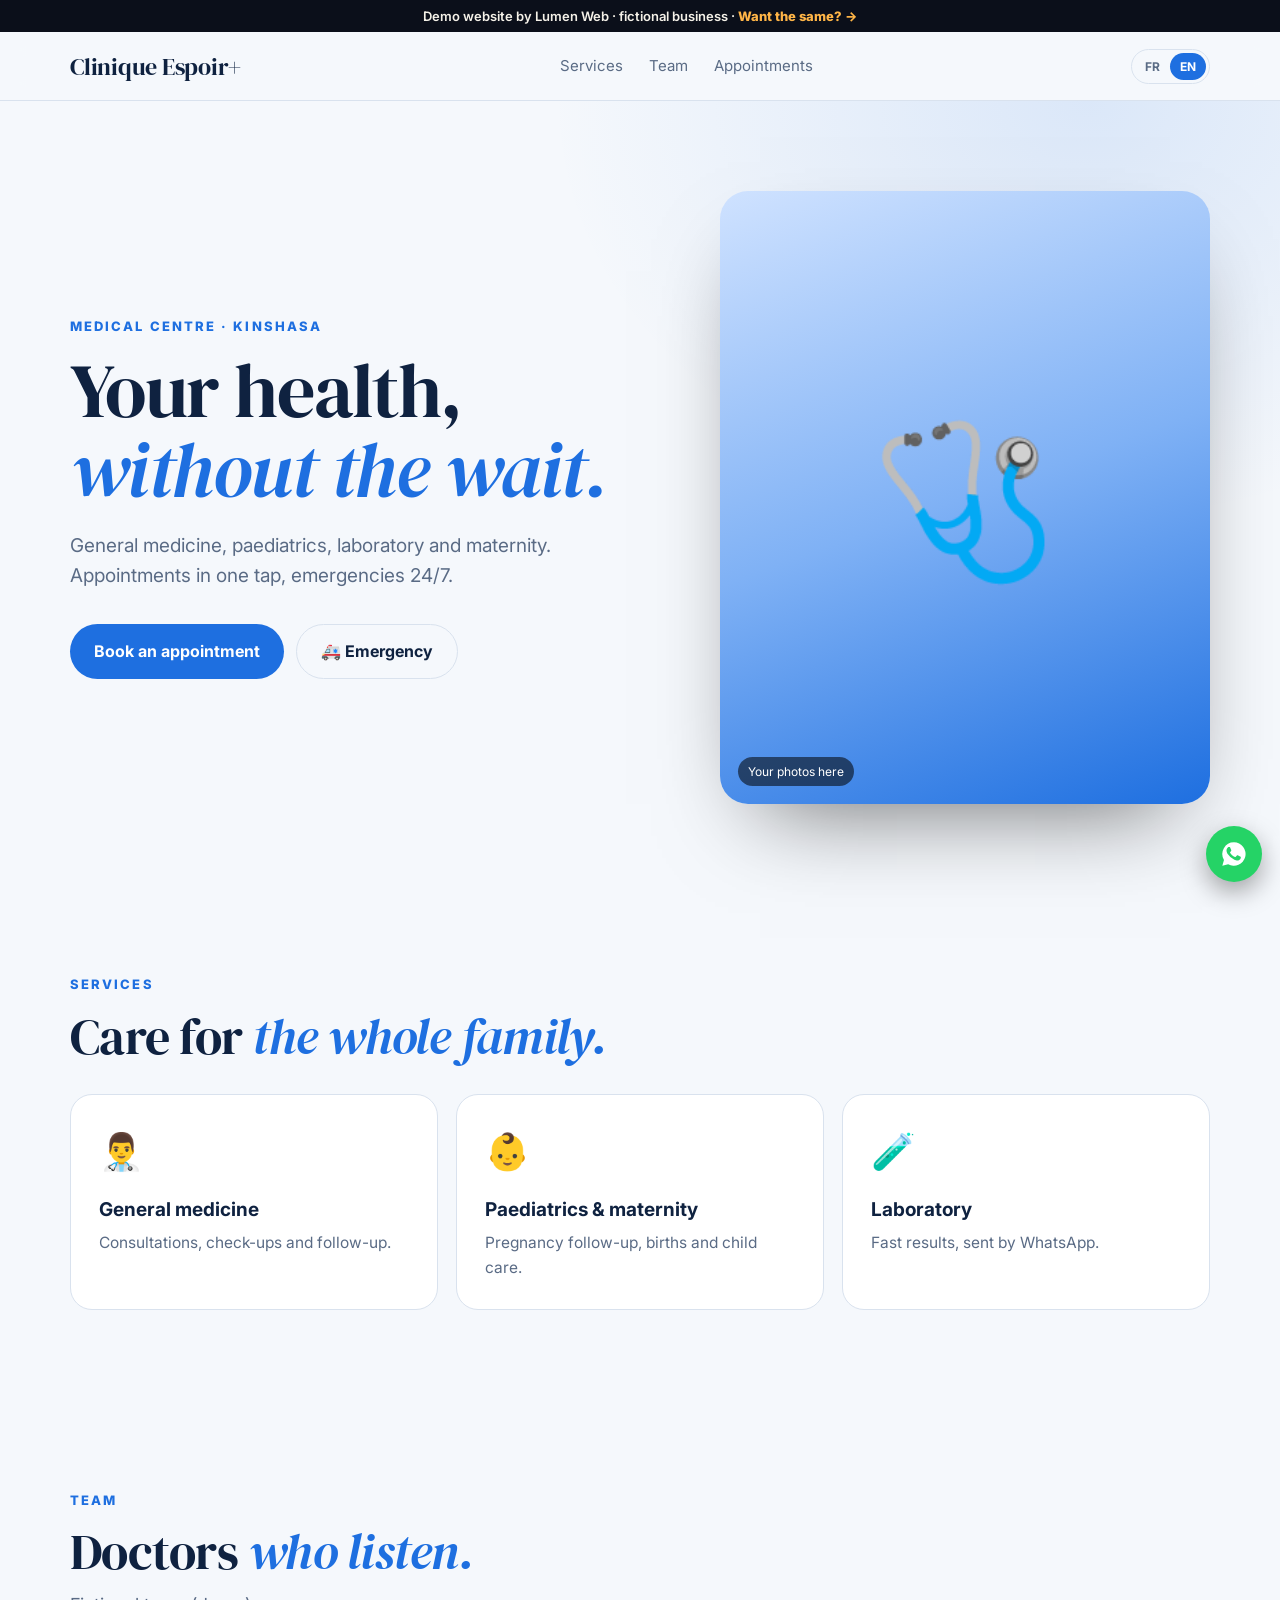
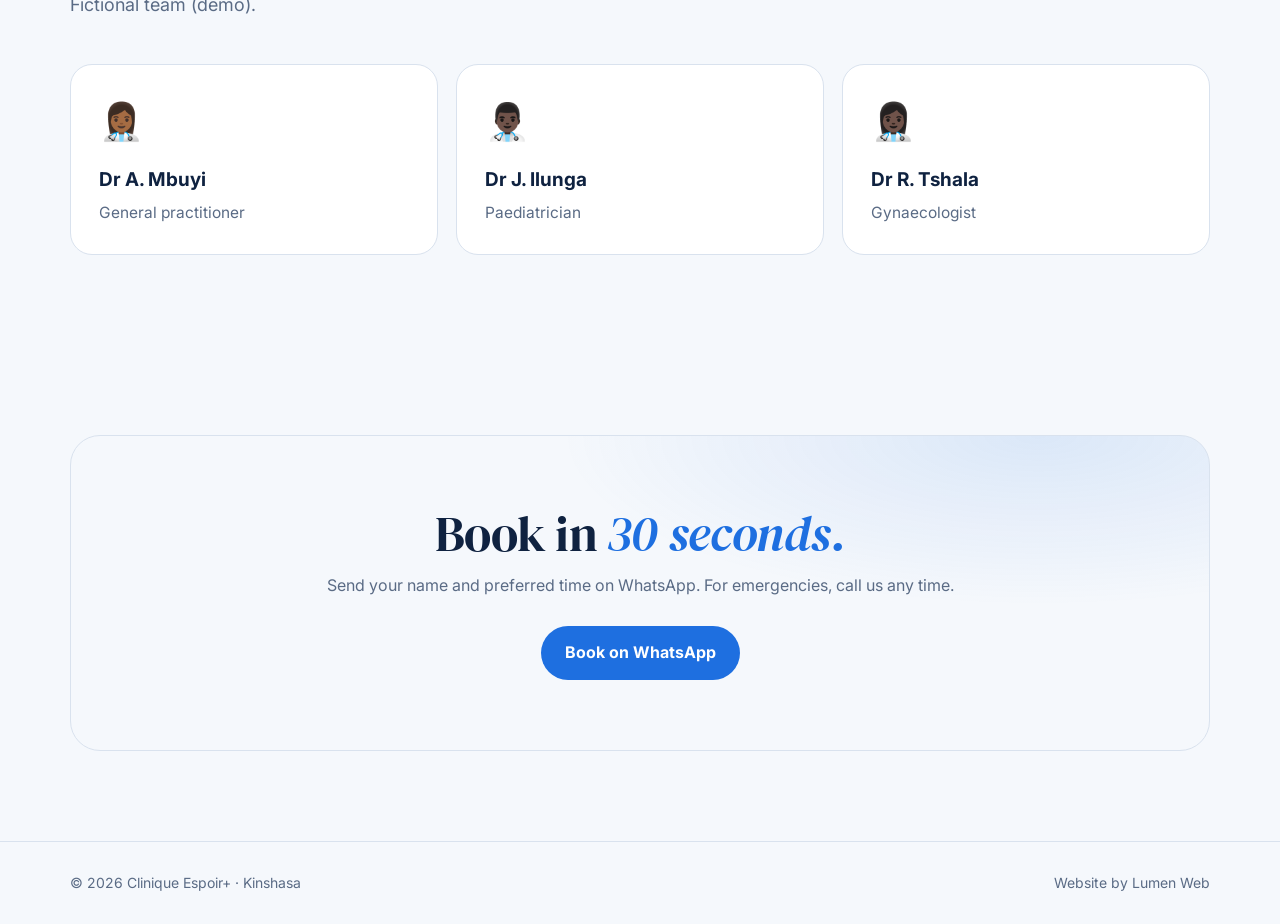
==== demos/clinique/index.html @ afbbac77 "Formulaire « Décrivez votre site » (WhatsApp) + 3 démos bilingues (restaurant, hôtel, clinique) Co-A" ====
<!doctype html>
<html lang="fr"><head><meta charset="utf-8"><meta name="viewport" content="width=device-width, initial-scale=1">
<title>Clinique Espoir+ · Centre médical · Démonstration Lumen Web</title>
<meta name="description" content="Site de démonstration créé par Lumen Web (Clinique). Entreprise fictive.">
<meta name="robots" content="noindex">
<link rel="icon" href="../../favicon.png">
<link rel="preconnect" href="https://fonts.googleapis.com"><link rel="preconnect" href="https://fonts.gstatic.com" crossorigin>
<link href="https://fonts.googleapis.com/css2?family=DM+Serif+Display:ital@0;1&family=Inter:wght@400;600;700;800&display=swap" rel="stylesheet">
<link rel="stylesheet" href="../demo.css">
<style>:root{--fond:#F5F8FC;--carte:#FFFFFF;--ligne:#D9E2EE;--texte:#0F2240;--doux:#5A6B85;--accent:#1E6FE0;--sur-accent:#FFFFFF;--titre:'DM Serif Display',Georgia,serif;--titre-poids:400;--hero-fond:radial-gradient(70% 90% at 85% 0%,rgba(30,111,224,.12),transparent 60%);--visuel:linear-gradient(160deg,#CFE2FF,#7FB1F5 50%,#1E6FE0)}</style></head><body>
<div class="bandeau"><span data-en="Demo website by Lumen Web · fictional business ·">Site de démonstration Lumen Web · entreprise fictive ·</span> <a href="../../?utm_campaign=demo-clinique" data-en="Want the same? →">Je veux le même →</a></div>
<header><div class="bloc"><a class="nom" href="#">Clinique Espoir+</a><nav><a href="#services" data-en="Services">Services</a><a href="#equipe" data-en="Team">Équipe</a><a href="#rdv" data-en="Appointments">Rendez-vous</a></nav><div class="lg"><button data-l="fr">FR</button><button data-l="en">EN</button></div></div></header>
<div class="hero"><div class="bloc"><div>
<div class="sur" data-en="Medical centre · Kinshasa">Centre médical · Kinshasa</div>
<h1 data-en="Your health, <em>without the wait.</em>">Votre santé, <em>sans attendre.</em></h1>
<p data-en="General medicine, paediatrics, laboratory and maternity. Appointments in one tap, emergencies 24/7.">Médecine générale, pédiatrie, laboratoire et maternité. Rendez-vous en un clic, urgences 24 h / 24.</p>
<div class="actions"><a class="btn" href="#rdv" data-en="Book an appointment">Prendre rendez-vous</a><a class="btn ligne" href="#rdv" data-en="🚑 Emergency">🚑 Urgences</a></div></div>
<div class="visuel"><span>🩺</span><small data-en="Your photos here">Vos photos ici</small></div></div></div>
<section id="services"><div class="bloc"><div class="sur" data-en="Services">Services</div><h2 data-en="Care for <em>the whole family.</em>">Des soins pour <em>toute la famille.</em></h2>
<div class="grille" style="margin-top:30px"><div class="carte"><div class="em">👨‍⚕️</div><h3 data-en="General medicine">Médecine générale</h3><p data-en="Consultations, check-ups and follow-up.">Consultations, bilans et suivi.</p></div>
<div class="carte"><div class="em">👶</div><h3 data-en="Paediatrics & maternity">Pédiatrie & maternité</h3><p data-en="Pregnancy follow-up, births and child care.">Suivi de grossesse, accouchement, soins des enfants.</p></div>
<div class="carte"><div class="em">🧪</div><h3 data-en="Laboratory">Laboratoire</h3><p data-en="Fast results, sent by WhatsApp.">Résultats rapides, envoyés par WhatsApp.</p></div></div></div></section>
<section id="equipe"><div class="bloc"><div class="sur" data-en="Team">Équipe</div><h2 data-en="Doctors <em>who listen.</em>">Des médecins <em>à l'écoute.</em></h2>
<p class="intro" data-en="Fictional team (demo).">Équipe fictive (démonstration).</p>
<div class="grille"><div class="carte"><div class="em">👩🏾‍⚕️</div><h3>Dr A. Mbuyi</h3><p data-en="General practitioner">Médecin généraliste</p></div><div class="carte"><div class="em">👨🏿‍⚕️</div><h3>Dr J. Ilunga</h3><p data-en="Paediatrician">Pédiatre</p></div><div class="carte"><div class="em">👩🏿‍⚕️</div><h3>Dr R. Tshala</h3><p data-en="Gynaecologist">Gynécologue</p></div></div></div></section>
<section id="rdv"><div class="bloc"><div class="contact"><h2 data-en="Book in <em>30 seconds.</em>">Rendez-vous en <em>30 secondes.</em></h2><p data-en="Send your name and preferred time on WhatsApp. For emergencies, call us any time.">Envoyez votre nom et l'heure souhaitée sur WhatsApp. En cas d'urgence, appelez-nous à toute heure.</p><a class="btn" href="#" data-en="Book on WhatsApp">Réserver sur WhatsApp</a></div></div></section>
<footer><div class="bloc"><span>© 2026 Clinique Espoir+ · Kinshasa</span><span data-en="Website by Lumen Web">Site créé par Lumen Web</span></div></footer>
<a class="wa" href="https://wa.me/256764968479?text=Bonjour%20Lumen%20Web%2C%20j%27ai%20vu%20la%20d%C3%A9mo%20%C2%AB%20Clinique%20%C2%BB%20et%20je%20veux%20un%20site%20comme%20celui-ci." target="_blank" rel="noopener" aria-label="WhatsApp"><svg viewBox="0 0 24 24" aria-hidden="true"><path d="M12 2a10 10 0 0 0-8.6 15.1L2 22l5-1.3A10 10 0 1 0 12 2Zm5.6 14.1c-.2.7-1.4 1.3-2 1.4-.5.1-1.2.1-1.9-.1a17 17 0 0 1-1.7-.6 13.6 13.6 0 0 1-5.2-4.6c-.4-.5-1.2-1.7-1.2-3.2s.8-2.3 1.1-2.6c.3-.3.6-.4.8-.4h.6c.2 0 .4 0 .6.5l.9 2.1c.1.2.1.4 0 .6l-.4.6-.4.5c-.1.1-.3.3-.1.6.2.3.8 1.3 1.7 2.1 1.1 1 2.1 1.3 2.4 1.5.3.1.5.1.7-.1l1-1.2c.2-.3.4-.2.7-.1l2 1c.3.1.5.2.6.3.1.2.1.8-.2 1.5Z"/></svg></a>
<script src="../demo.js"></script></body></html>
---- demos/demo.css ----
/* Feuille commune des démonstrations Lumen Web */
*{margin:0;padding:0;box-sizing:border-box}html{scroll-behavior:smooth}
body{font-family:var(--sans,Inter,system-ui,sans-serif);background:var(--fond);color:var(--texte);line-height:1.6;-webkit-font-smoothing:antialiased}
a{color:inherit;text-decoration:none}.bloc{width:min(1140px,100% - 40px);margin-inline:auto}
.bandeau{background:#0B0F1A;color:#F5F1E8;font:600 13px Inter,sans-serif;text-align:center;padding:8px 14px}
.bandeau a{color:#FFB547;font-weight:800}
header{position:sticky;top:0;z-index:10;background:color-mix(in oklab,var(--fond) 85%,transparent);backdrop-filter:blur(12px);border-bottom:1px solid var(--ligne)}
header .bloc{display:flex;align-items:center;justify-content:space-between;height:68px;gap:16px}
.nom{font:var(--titre-poids,700) 24px var(--titre);letter-spacing:-.01em}
nav{display:flex;gap:26px;font-size:15px;color:var(--doux)}nav a:hover{color:var(--texte)}
.lg{display:flex;border:1px solid var(--ligne);border-radius:999px;padding:3px}.lg button{border:0;background:none;color:var(--doux);font:700 12px Inter,sans-serif;padding:6px 10px;border-radius:999px;cursor:pointer}.lg button.on{background:var(--accent);color:var(--sur-accent)}
.btn{display:inline-flex;align-items:center;gap:8px;padding:14px 24px;border-radius:999px;font-weight:700;background:var(--accent);color:var(--sur-accent);transition:transform .2s}.btn:hover{transform:translateY(-2px)}
.btn.ligne{background:none;border:1px solid var(--ligne);color:var(--texte)}
.hero{padding:90px 0 80px;background:var(--hero-fond)}.hero .bloc{display:grid;grid-template-columns:1.1fr .9fr;gap:50px;align-items:center}
.sur{font-size:13px;font-weight:800;letter-spacing:.16em;text-transform:uppercase;color:var(--accent);margin-bottom:14px}
h1{font:var(--titre-poids,700) clamp(42px,6.5vw,76px)/1.04 var(--titre);letter-spacing:-.02em}h1 em{font-style:italic;color:var(--accent)}
.hero p{color:var(--doux);font-size:19px;margin:22px 0 32px;max-width:46ch}.actions{display:flex;flex-wrap:wrap;gap:12px}
.visuel{aspect-ratio:4/5;border-radius:28px;background:var(--visuel);position:relative;overflow:hidden;box-shadow:0 40px 90px -40px rgba(0,0,0,.6)}
.visuel span{position:absolute;inset:0;display:grid;place-items:center;font-size:min(30vw,150px)}
.visuel small{position:absolute;left:18px;bottom:18px;background:rgba(0,0,0,.55);color:#fff;font-size:12px;padding:5px 10px;border-radius:999px}
section{padding:90px 0}h2{font:var(--titre-poids,700) clamp(32px,4.6vw,50px)/1.1 var(--titre);letter-spacing:-.015em;margin-bottom:12px}h2 em{font-style:italic;color:var(--accent)}
.intro{color:var(--doux);max-width:60ch;margin-bottom:44px;font-size:18px}
.grille{display:grid;grid-template-columns:repeat(3,1fr);gap:18px}
.carte{background:var(--carte);border:1px solid var(--ligne);border-radius:22px;padding:28px}.carte .em{font-size:36px;margin-bottom:14px}.carte h3{font-size:19px;margin-bottom:6px}.carte p{color:var(--doux);font-size:15.5px}
.prix{display:flex;justify-content:space-between;gap:14px;border-bottom:1px dashed var(--ligne);padding:14px 0}.prix b{color:var(--accent);white-space:nowrap}.prix small{display:block;color:var(--doux)}
.avis{font-family:var(--titre);font-size:21px;line-height:1.45}.avis small{display:block;font-family:Inter,sans-serif;font-size:14px;color:var(--doux);margin-top:14px}
.infos{display:grid;grid-template-columns:repeat(3,1fr);gap:18px}
.contact{text-align:center;border-radius:30px;padding:70px 24px;background:var(--hero-fond);border:1px solid var(--ligne)}.contact p{color:var(--doux);margin:12px 0 28px}
footer{padding:30px 0;color:var(--doux);font-size:14px;border-top:1px solid var(--ligne)}footer .bloc{display:flex;justify-content:space-between;flex-wrap:wrap;gap:10px}
.wa{position:fixed;right:18px;bottom:18px;width:56px;height:56px;border-radius:50%;background:#25D366;display:grid;place-items:center;box-shadow:0 10px 26px rgba(0,0,0,.35);z-index:20}.wa svg{width:28px;height:28px;fill:#fff}
@media(max-width:900px){nav{display:none}.hero .bloc,.grille,.infos{grid-template-columns:1fr}.visuel{aspect-ratio:16/11}.hero{padding:60px 0}section{padding:66px 0}}
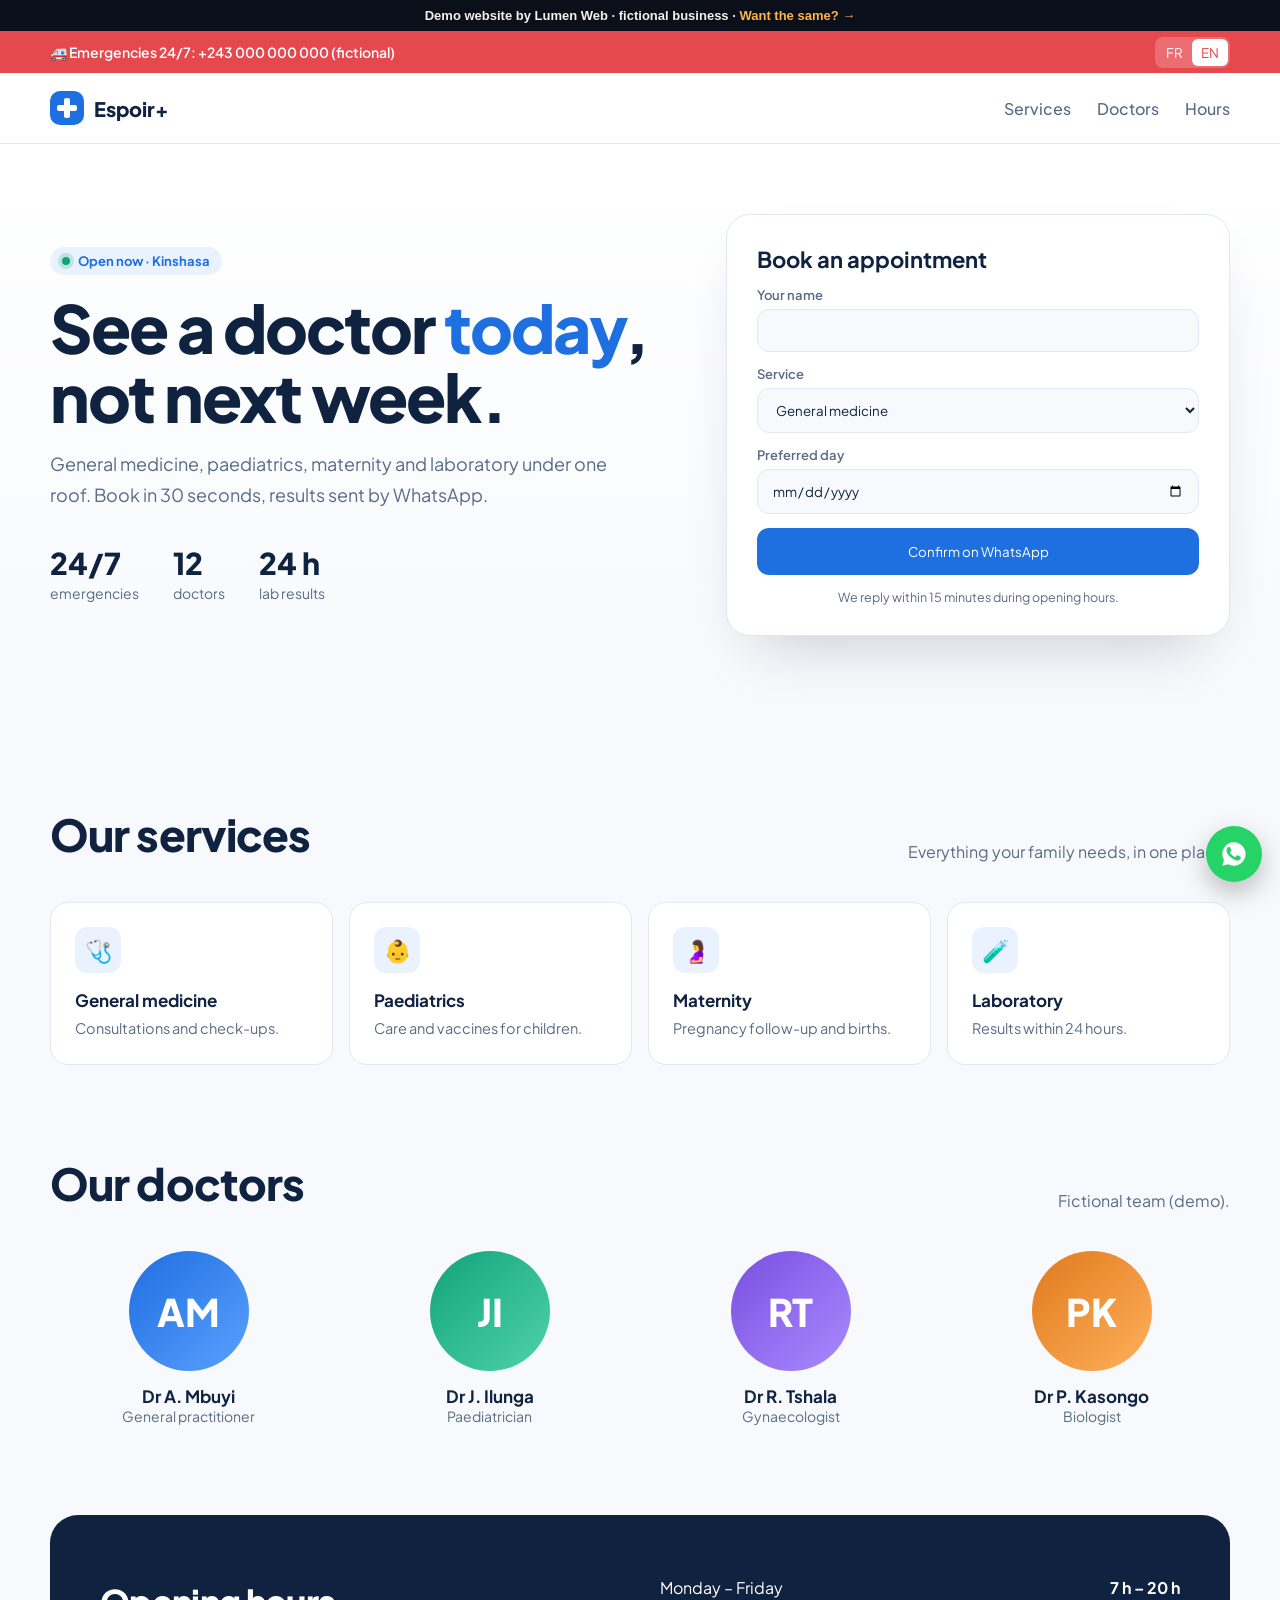
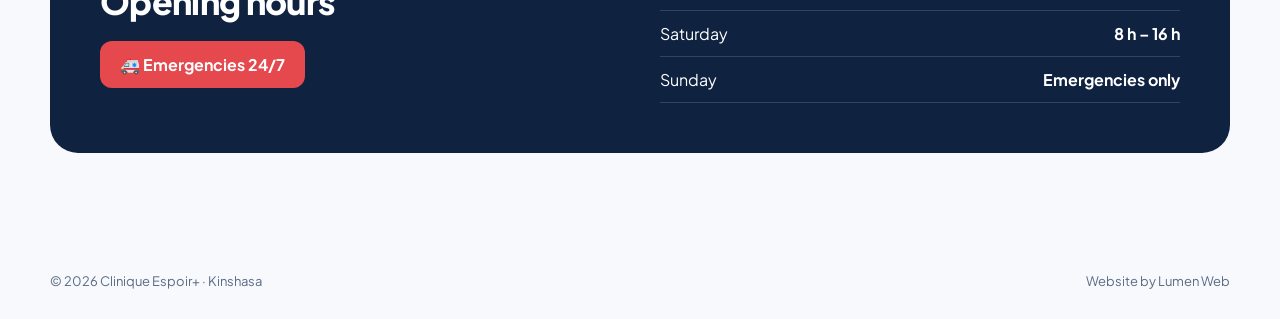
==== commit 80dbe9c7: "Démos : 3 structures vraiment différentes (affiche + carte imprimée / lodge plein écran + réservatio" ====
--- a/demos/clinique/index.html
+++ b/demos/clinique/index.html
@@ -1,29 +1,106 @@
 <!doctype html>
 <html lang="fr"><head><meta charset="utf-8"><meta name="viewport" content="width=device-width, initial-scale=1">
-<title>Clinique Espoir+ · Centre médical · Démonstration Lumen Web</title>
-<meta name="description" content="Site de démonstration créé par Lumen Web (Clinique). Entreprise fictive.">
+<title>Clinique Espoir+ · Démonstration Lumen Web</title>
+<meta name="description" content="Site de démonstration créé par Lumen Web (clinique). Entreprise fictive.">
 <meta name="robots" content="noindex">
 <link rel="icon" href="../../favicon.png">
 <link rel="preconnect" href="https://fonts.googleapis.com"><link rel="preconnect" href="https://fonts.gstatic.com" crossorigin>
-<link href="https://fonts.googleapis.com/css2?family=DM+Serif+Display:ital@0;1&family=Inter:wght@400;600;700;800&display=swap" rel="stylesheet">
-<link rel="stylesheet" href="../demo.css">
-<style>:root{--fond:#F5F8FC;--carte:#FFFFFF;--ligne:#D9E2EE;--texte:#0F2240;--doux:#5A6B85;--accent:#1E6FE0;--sur-accent:#FFFFFF;--titre:'DM Serif Display',Georgia,serif;--titre-poids:400;--hero-fond:radial-gradient(70% 90% at 85% 0%,rgba(30,111,224,.12),transparent 60%);--visuel:linear-gradient(160deg,#CFE2FF,#7FB1F5 50%,#1E6FE0)}</style></head><body>
+<link href="https://fonts.googleapis.com/css2?family=Plus+Jakarta+Sans:wght@400;500;600;700;800&display=swap" rel="stylesheet">
+<style>
+  :root{--bleu:#1E6FE0;--bleu-c:#EAF2FF;--encre:#0F2240;--doux:#5A6B85;--fond:#F7F9FC;--rouge:#E5484D;--vert:#12A37A;--filet:#E1E8F2}
+  *{margin:0;padding:0;box-sizing:border-box}html{scroll-behavior:smooth}
+  body{font-family:'Plus Jakarta Sans',Inter,sans-serif;background:var(--fond);color:var(--encre);-webkit-font-smoothing:antialiased}
+  a{color:inherit;text-decoration:none}.bloc{width:min(1180px,100% - 40px);margin-inline:auto}
+  .bandeau{background:#0B0F1A;color:#F5F1E8;font:600 13px Inter,sans-serif;text-align:center;padding:8px 14px}.bandeau a{color:#FFB547;font-weight:800}
+  /* Barre d'urgence */
+  .urgence{background:var(--rouge);color:#fff;font-weight:600;font-size:14px}
+  .urgence .bloc{display:flex;justify-content:space-between;align-items:center;height:42px;gap:12px}
+  .lg{display:flex;background:rgba(255,255,255,.2);border-radius:8px;padding:2px}.lg button{border:0;background:none;color:#fff;font:700 12px inherit;font-family:inherit;padding:5px 9px;border-radius:6px;cursor:pointer}.lg button.on{background:#fff;color:var(--rouge)}
+  header{background:#fff;border-bottom:1px solid var(--filet);position:sticky;top:0;z-index:5}
+  header .bloc{display:flex;align-items:center;justify-content:space-between;height:70px}
+  .logo{display:flex;align-items:center;gap:10px;font-weight:800;font-size:20px}
+  .croix{width:34px;height:34px;border-radius:10px;background:var(--bleu);position:relative}.croix::before,.croix::after{content:"";position:absolute;background:#fff;border-radius:2px}.croix::before{left:14px;top:7px;width:6px;height:20px}.croix::after{left:7px;top:14px;width:20px;height:6px}
+  header nav{display:flex;gap:26px;font-weight:500;color:var(--doux)}
+  /* Accroche avec carte de rendez-vous */
+  .hero{padding:70px 0 80px;background:linear-gradient(180deg,#fff,var(--fond))}
+  .hero .bloc{display:grid;grid-template-columns:1.1fr .9fr;gap:60px;align-items:center}
+  .puce{display:inline-flex;gap:8px;align-items:center;background:var(--bleu-c);color:var(--bleu);font-weight:700;font-size:13px;padding:6px 12px;border-radius:999px}
+  .puce::before{content:"";width:8px;height:8px;border-radius:50%;background:var(--vert);box-shadow:0 0 0 4px rgba(18,163,122,.2)}
+  h1{font-weight:800;font-size:clamp(40px,5.6vw,66px);line-height:1.05;letter-spacing:-.03em;margin:18px 0}
+  h1 span{color:var(--bleu)}
+  .hero p{color:var(--doux);font-size:18px;line-height:1.7;max-width:46ch}
+  .chiffres{display:flex;gap:34px;margin-top:34px}.chiffres b{display:block;font-size:30px;font-weight:800}.chiffres span{color:var(--doux);font-size:14px}
+  form.rdv{background:#fff;border:1px solid var(--filet);border-radius:24px;padding:30px;box-shadow:0 30px 60px -30px rgba(15,34,64,.25);display:grid;gap:14px}
+  form.rdv h2{font-size:22px}
+  form.rdv label{font-size:13px;font-weight:600;color:var(--doux)}
+  form.rdv input,form.rdv select{width:100%;margin-top:6px;border:1px solid var(--filet);border-radius:12px;padding:12px 14px;font:500 15px inherit;font-family:inherit;color:var(--encre);background:var(--fond)}
+  form.rdv button{border:0;border-radius:12px;background:var(--bleu);color:#fff;font:700 16px inherit;font-family:inherit;padding:15px;cursor:pointer}
+  form.rdv small{color:var(--doux);font-size:12.5px;text-align:center}
+  /* Services en liste à icônes (4 colonnes) */
+  section{padding:90px 0}
+  .tete{display:flex;justify-content:space-between;align-items:end;gap:20px;margin-bottom:40px;flex-wrap:wrap}
+  .tete h2{font-weight:800;font-size:clamp(30px,4vw,44px);letter-spacing:-.02em}.tete p{color:var(--doux);max-width:40ch}
+  .services{display:grid;grid-template-columns:repeat(4,1fr);gap:16px}
+  .serv{background:#fff;border:1px solid var(--filet);border-radius:18px;padding:24px}
+  .serv i{display:grid;place-items:center;width:46px;height:46px;border-radius:12px;background:var(--bleu-c);font-style:normal;font-size:22px;margin-bottom:16px}
+  .serv h3{font-size:17px;margin-bottom:6px}.serv p{color:var(--doux);font-size:14.5px;line-height:1.6}
+  /* Médecins en avatars ronds */
+  .medecins{display:grid;grid-template-columns:repeat(4,1fr);gap:24px;text-align:center}
+  .av{width:120px;height:120px;border-radius:50%;margin:0 auto 14px;display:grid;place-items:center;font-size:38px;font-weight:800;color:#fff;background:var(--c)}
+  .medecins h3{font-size:17px}.medecins p{color:var(--doux);font-size:14px}
+  /* Horaires en tableau */
+  .bandeau-horaires{background:var(--encre);color:#fff;border-radius:28px;padding:50px;display:grid;grid-template-columns:1fr 1fr;gap:40px;align-items:center}
+  .bandeau-horaires h2{font-size:34px;font-weight:800;letter-spacing:-.02em}
+  table{width:100%;border-collapse:collapse}td{padding:12px 0;border-bottom:1px solid rgba(255,255,255,.15)}td:last-child{text-align:right;font-weight:700}
+  .tel{display:inline-block;margin-top:18px;background:var(--rouge);color:#fff;font-weight:700;padding:13px 20px;border-radius:12px}
+  footer{padding:30px 0;color:var(--doux);font-size:13px}footer .bloc{display:flex;justify-content:space-between;flex-wrap:wrap;gap:10px}
+  .wa{position:fixed;right:18px;bottom:18px;width:56px;height:56px;border-radius:50%;background:#25D366;display:grid;place-items:center;z-index:20;box-shadow:0 10px 26px rgba(0,0,0,.25)}.wa svg{width:28px;fill:#fff}
+  @media(max-width:900px){header nav{display:none}.hero .bloc,.bandeau-horaires{grid-template-columns:1fr}.services,.medecins{grid-template-columns:1fr 1fr}.bandeau-horaires{padding:30px}}
+  @media(max-width:520px){.services{grid-template-columns:1fr}.chiffres{gap:20px}}
+</style></head><body>
 <div class="bandeau"><span data-en="Demo website by Lumen Web · fictional business ·">Site de démonstration Lumen Web · entreprise fictive ·</span> <a href="../../?utm_campaign=demo-clinique" data-en="Want the same? →">Je veux le même →</a></div>
-<header><div class="bloc"><a class="nom" href="#">Clinique Espoir+</a><nav><a href="#services" data-en="Services">Services</a><a href="#equipe" data-en="Team">Équipe</a><a href="#rdv" data-en="Appointments">Rendez-vous</a></nav><div class="lg"><button data-l="fr">FR</button><button data-l="en">EN</button></div></div></header>
-<div class="hero"><div class="bloc"><div>
-<div class="sur" data-en="Medical centre · Kinshasa">Centre médical · Kinshasa</div>
-<h1 data-en="Your health, <em>without the wait.</em>">Votre santé, <em>sans attendre.</em></h1>
-<p data-en="General medicine, paediatrics, laboratory and maternity. Appointments in one tap, emergencies 24/7.">Médecine générale, pédiatrie, laboratoire et maternité. Rendez-vous en un clic, urgences 24 h / 24.</p>
-<div class="actions"><a class="btn" href="#rdv" data-en="Book an appointment">Prendre rendez-vous</a><a class="btn ligne" href="#rdv" data-en="🚑 Emergency">🚑 Urgences</a></div></div>
-<div class="visuel"><span>🩺</span><small data-en="Your photos here">Vos photos ici</small></div></div></div>
-<section id="services"><div class="bloc"><div class="sur" data-en="Services">Services</div><h2 data-en="Care for <em>the whole family.</em>">Des soins pour <em>toute la famille.</em></h2>
-<div class="grille" style="margin-top:30px"><div class="carte"><div class="em">👨‍⚕️</div><h3 data-en="General medicine">Médecine générale</h3><p data-en="Consultations, check-ups and follow-up.">Consultations, bilans et suivi.</p></div>
-<div class="carte"><div class="em">👶</div><h3 data-en="Paediatrics & maternity">Pédiatrie & maternité</h3><p data-en="Pregnancy follow-up, births and child care.">Suivi de grossesse, accouchement, soins des enfants.</p></div>
-<div class="carte"><div class="em">🧪</div><h3 data-en="Laboratory">Laboratoire</h3><p data-en="Fast results, sent by WhatsApp.">Résultats rapides, envoyés par WhatsApp.</p></div></div></div></section>
-<section id="equipe"><div class="bloc"><div class="sur" data-en="Team">Équipe</div><h2 data-en="Doctors <em>who listen.</em>">Des médecins <em>à l'écoute.</em></h2>
-<p class="intro" data-en="Fictional team (demo).">Équipe fictive (démonstration).</p>
-<div class="grille"><div class="carte"><div class="em">👩🏾‍⚕️</div><h3>Dr A. Mbuyi</h3><p data-en="General practitioner">Médecin généraliste</p></div><div class="carte"><div class="em">👨🏿‍⚕️</div><h3>Dr J. Ilunga</h3><p data-en="Paediatrician">Pédiatre</p></div><div class="carte"><div class="em">👩🏿‍⚕️</div><h3>Dr R. Tshala</h3><p data-en="Gynaecologist">Gynécologue</p></div></div></div></section>
-<section id="rdv"><div class="bloc"><div class="contact"><h2 data-en="Book in <em>30 seconds.</em>">Rendez-vous en <em>30 secondes.</em></h2><p data-en="Send your name and preferred time on WhatsApp. For emergencies, call us any time.">Envoyez votre nom et l'heure souhaitée sur WhatsApp. En cas d'urgence, appelez-nous à toute heure.</p><a class="btn" href="#" data-en="Book on WhatsApp">Réserver sur WhatsApp</a></div></div></section>
+<div class="urgence"><div class="bloc"><span data-en="🚑 Emergencies 24/7: +243 000 000 000 (fictional)">🚑 Urgences 24 h / 24 : +243 000 000 000 (fictif)</span><div class="lg"><button data-l="fr">FR</button><button data-l="en">EN</button></div></div></div>
+<header><div class="bloc"><a class="logo" href="#"><span class="croix"></span>Espoir+</a><nav><a href="#services">Services</a><a href="#medecins" data-en="Doctors">Médecins</a><a href="#horaires" data-en="Hours">Horaires</a></nav></div></header>
+<div class="hero"><div class="bloc">
+  <div>
+    <span class="puce" data-en="Open now · Kinshasa">Ouvert maintenant · Kinshasa</span>
+    <h1 data-en="See a doctor <span>today</span>, not next week.">Voir un médecin <span>aujourd'hui</span>, pas la semaine prochaine.</h1>
+    <p data-en="General medicine, paediatrics, maternity and laboratory under one roof. Book in 30 seconds, results sent by WhatsApp.">Médecine générale, pédiatrie, maternité et laboratoire sous le même toit. Rendez-vous en 30 secondes, résultats envoyés par WhatsApp.</p>
+    <div class="chiffres"><div><b>24/7</b><span data-en="emergencies">urgences</span></div><div><b>12</b><span data-en="doctors">médecins</span></div><div><b>24 h</b><span data-en="lab results">résultats labo</span></div></div>
+  </div>
+  <form class="rdv" id="rdv">
+    <h2 data-en="Book an appointment">Prendre rendez-vous</h2>
+    <label><span data-en="Your name">Votre nom</span><input required></label>
+    <label><span data-en="Service">Service</span><select><option data-en="General medicine">Médecine générale</option><option data-en="Paediatrics">Pédiatrie</option><option data-en="Maternity">Maternité</option><option data-en="Laboratory">Laboratoire</option></select></label>
+    <label><span data-en="Preferred day">Jour souhaité</span><input type="date" required></label>
+    <button type="submit" data-en="Confirm on WhatsApp">Confirmer sur WhatsApp</button>
+    <small data-en="We reply within 15 minutes during opening hours.">Réponse en moins de 15 minutes pendant les heures d'ouverture.</small>
+  </form>
+</div></div>
+<section id="services"><div class="bloc">
+  <div class="tete"><h2 data-en="Our services">Nos services</h2><p data-en="Everything your family needs, in one place.">Tout ce dont votre famille a besoin, au même endroit.</p></div>
+  <div class="services">
+    <div class="serv"><i>🩺</i><h3 data-en="General medicine">Médecine générale</h3><p data-en="Consultations and check-ups.">Consultations et bilans de santé.</p></div>
+    <div class="serv"><i>👶</i><h3 data-en="Paediatrics">Pédiatrie</h3><p data-en="Care and vaccines for children.">Soins et vaccins pour les enfants.</p></div>
+    <div class="serv"><i>🤰</i><h3 data-en="Maternity">Maternité</h3><p data-en="Pregnancy follow-up and births.">Suivi de grossesse et accouchement.</p></div>
+    <div class="serv"><i>🧪</i><h3 data-en="Laboratory">Laboratoire</h3><p data-en="Results within 24 hours.">Résultats en 24 heures.</p></div>
+  </div>
+</div></section>
+<section id="medecins" style="padding-top:0"><div class="bloc">
+  <div class="tete"><h2 data-en="Our doctors">Nos médecins</h2><p data-en="Fictional team (demo).">Équipe fictive (démonstration).</p></div>
+  <div class="medecins">
+    <div><div class="av" style="--c:linear-gradient(135deg,#1E6FE0,#5BA0FF)">AM</div><h3>Dr A. Mbuyi</h3><p data-en="General practitioner">Médecin généraliste</p></div>
+    <div><div class="av" style="--c:linear-gradient(135deg,#12A37A,#4FD3AC)">JI</div><h3>Dr J. Ilunga</h3><p data-en="Paediatrician">Pédiatre</p></div>
+    <div><div class="av" style="--c:linear-gradient(135deg,#7A4FE0,#A98BFF)">RT</div><h3>Dr R. Tshala</h3><p data-en="Gynaecologist">Gynécologue</p></div>
+    <div><div class="av" style="--c:linear-gradient(135deg,#E07A1E,#FFB15B)">PK</div><h3>Dr P. Kasongo</h3><p data-en="Biologist">Biologiste</p></div>
+  </div>
+</div></section>
+<section id="horaires" style="padding-top:0"><div class="bloc"><div class="bandeau-horaires">
+  <div><h2 data-en="Opening hours">Horaires d'ouverture</h2><a class="tel" href="#" data-en="🚑 Emergencies 24/7">🚑 Urgences 24 h / 24</a></div>
+  <table><tr><td data-en="Monday – Friday">Lundi – vendredi</td><td>7 h – 20 h</td></tr><tr><td data-en="Saturday">Samedi</td><td>8 h – 16 h</td></tr><tr><td data-en="Sunday">Dimanche</td><td data-en="Emergencies only">Urgences seulement</td></tr></table>
+</div></div></section>
 <footer><div class="bloc"><span>© 2026 Clinique Espoir+ · Kinshasa</span><span data-en="Website by Lumen Web">Site créé par Lumen Web</span></div></footer>
-<a class="wa" href="https://wa.me/256764968479?text=Bonjour%20Lumen%20Web%2C%20j%27ai%20vu%20la%20d%C3%A9mo%20%C2%AB%20Clinique%20%C2%BB%20et%20je%20veux%20un%20site%20comme%20celui-ci." target="_blank" rel="noopener" aria-label="WhatsApp"><svg viewBox="0 0 24 24" aria-hidden="true"><path d="M12 2a10 10 0 0 0-8.6 15.1L2 22l5-1.3A10 10 0 1 0 12 2Zm5.6 14.1c-.2.7-1.4 1.3-2 1.4-.5.1-1.2.1-1.9-.1a17 17 0 0 1-1.7-.6 13.6 13.6 0 0 1-5.2-4.6c-.4-.5-1.2-1.7-1.2-3.2s.8-2.3 1.1-2.6c.3-.3.6-.4.8-.4h.6c.2 0 .4 0 .6.5l.9 2.1c.1.2.1.4 0 .6l-.4.6-.4.5c-.1.1-.3.3-.1.6.2.3.8 1.3 1.7 2.1 1.1 1 2.1 1.3 2.4 1.5.3.1.5.1.7-.1l1-1.2c.2-.3.4-.2.7-.1l2 1c.3.1.5.2.6.3.1.2.1.8-.2 1.5Z"/></svg></a>
-<script src="../demo.js"></script></body></html>+<a class="wa" href="https://wa.me/256764968479?text=Bonjour%20Lumen%20Web%2C%20j%27ai%20vu%20la%20d%C3%A9mo%20clinique%20et%20je%20veux%20un%20site%20comme%20celui-ci." target="_blank" rel="noopener" aria-label="WhatsApp"><svg viewBox="0 0 24 24"><path d="M12 2a10 10 0 0 0-8.6 15.1L2 22l5-1.3A10 10 0 1 0 12 2Zm5.6 14.1c-.2.7-1.4 1.3-2 1.4-.5.1-1.2.1-1.9-.1a17 17 0 0 1-1.7-.6 13.6 13.6 0 0 1-5.2-4.6c-.4-.5-1.2-1.7-1.2-3.2s.8-2.3 1.1-2.6c.3-.3.6-.4.8-.4h.6c.2 0 .4 0 .6.5l.9 2.1c.1.2.1.4 0 .6l-.4.6-.4.5c-.1.1-.3.3-.1.6.2.3.8 1.3 1.7 2.1 1.1 1 2.1 1.3 2.4 1.5.3.1.5.1.7-.1l1-1.2c.2-.3.4-.2.7-.1l2 1c.3.1.5.2.6.3.1.2.1.8-.2 1.5Z"/></svg></a>
+<script src="../demo.js"></script>
+<script>document.getElementById('rdv').addEventListener('submit',function(e){e.preventDefault();window.open(document.querySelector('.wa').href,'_blank','noopener')});</script>
+</body></html>
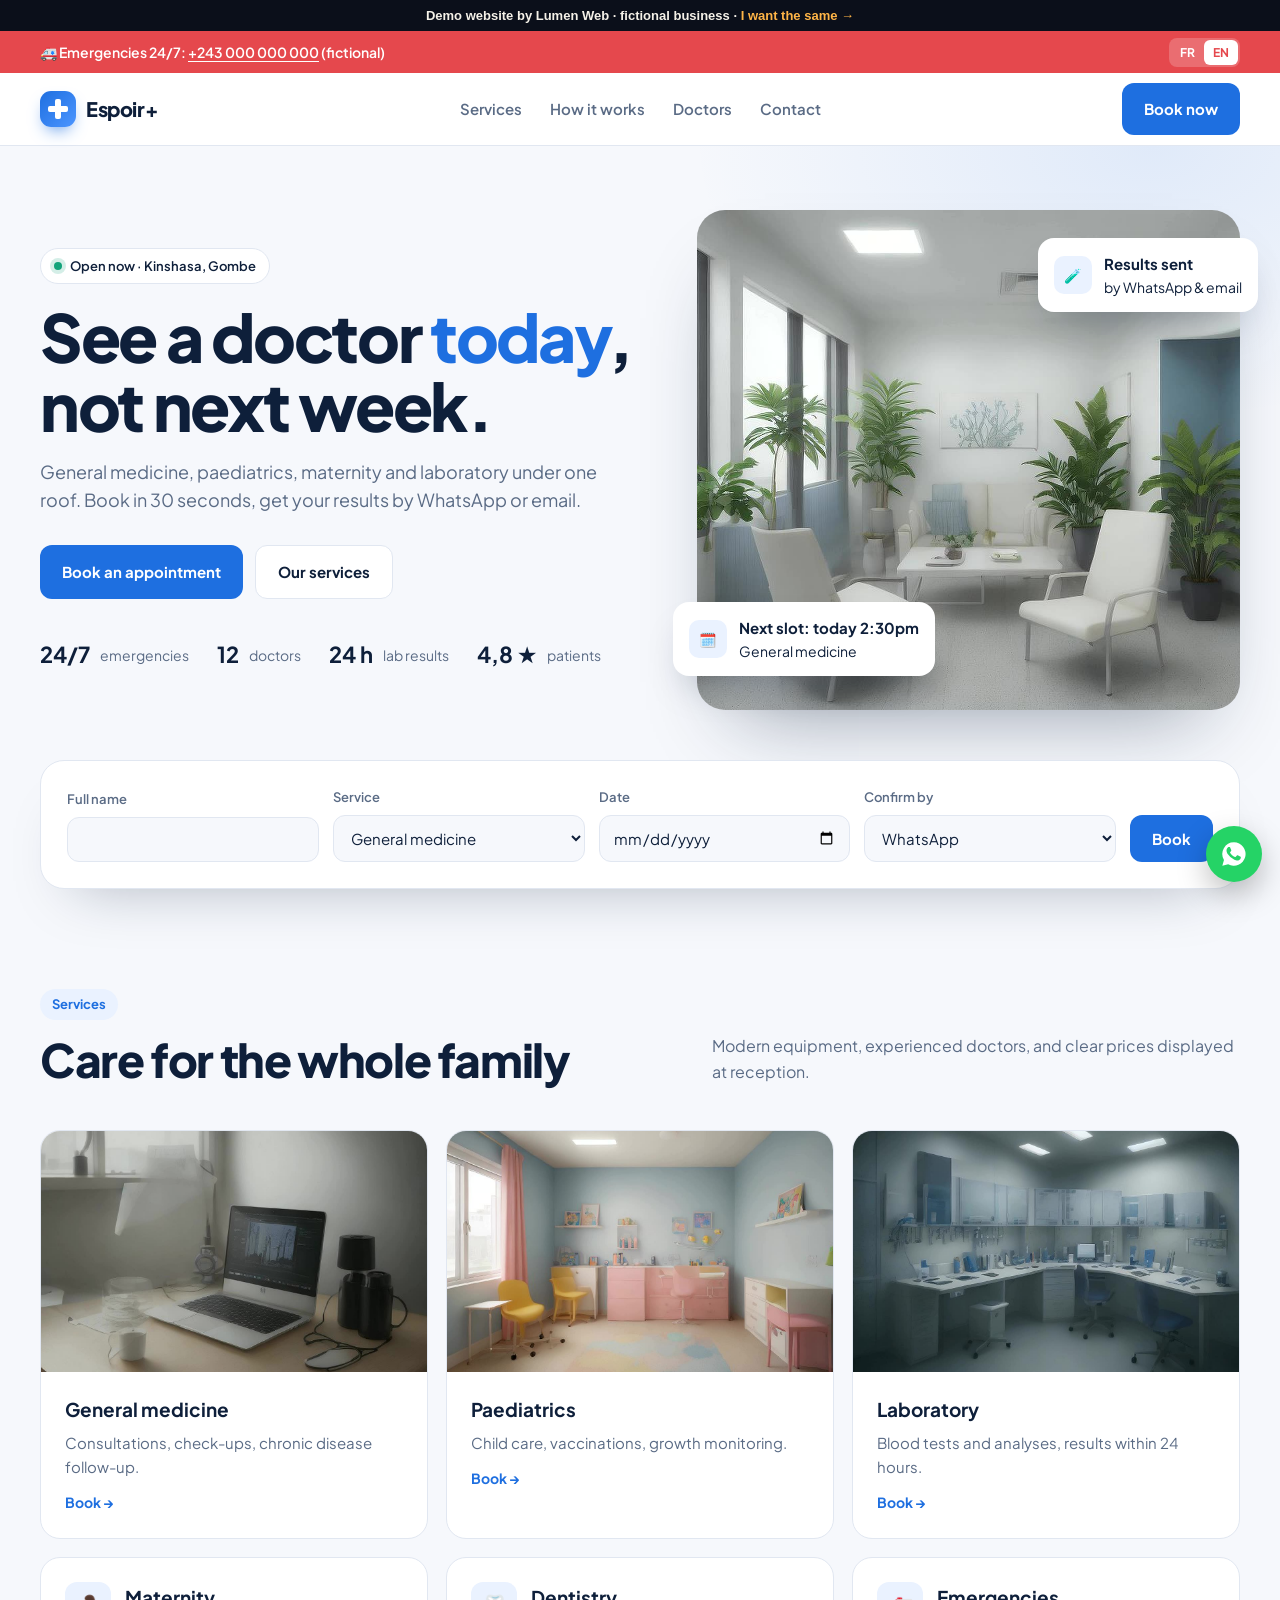
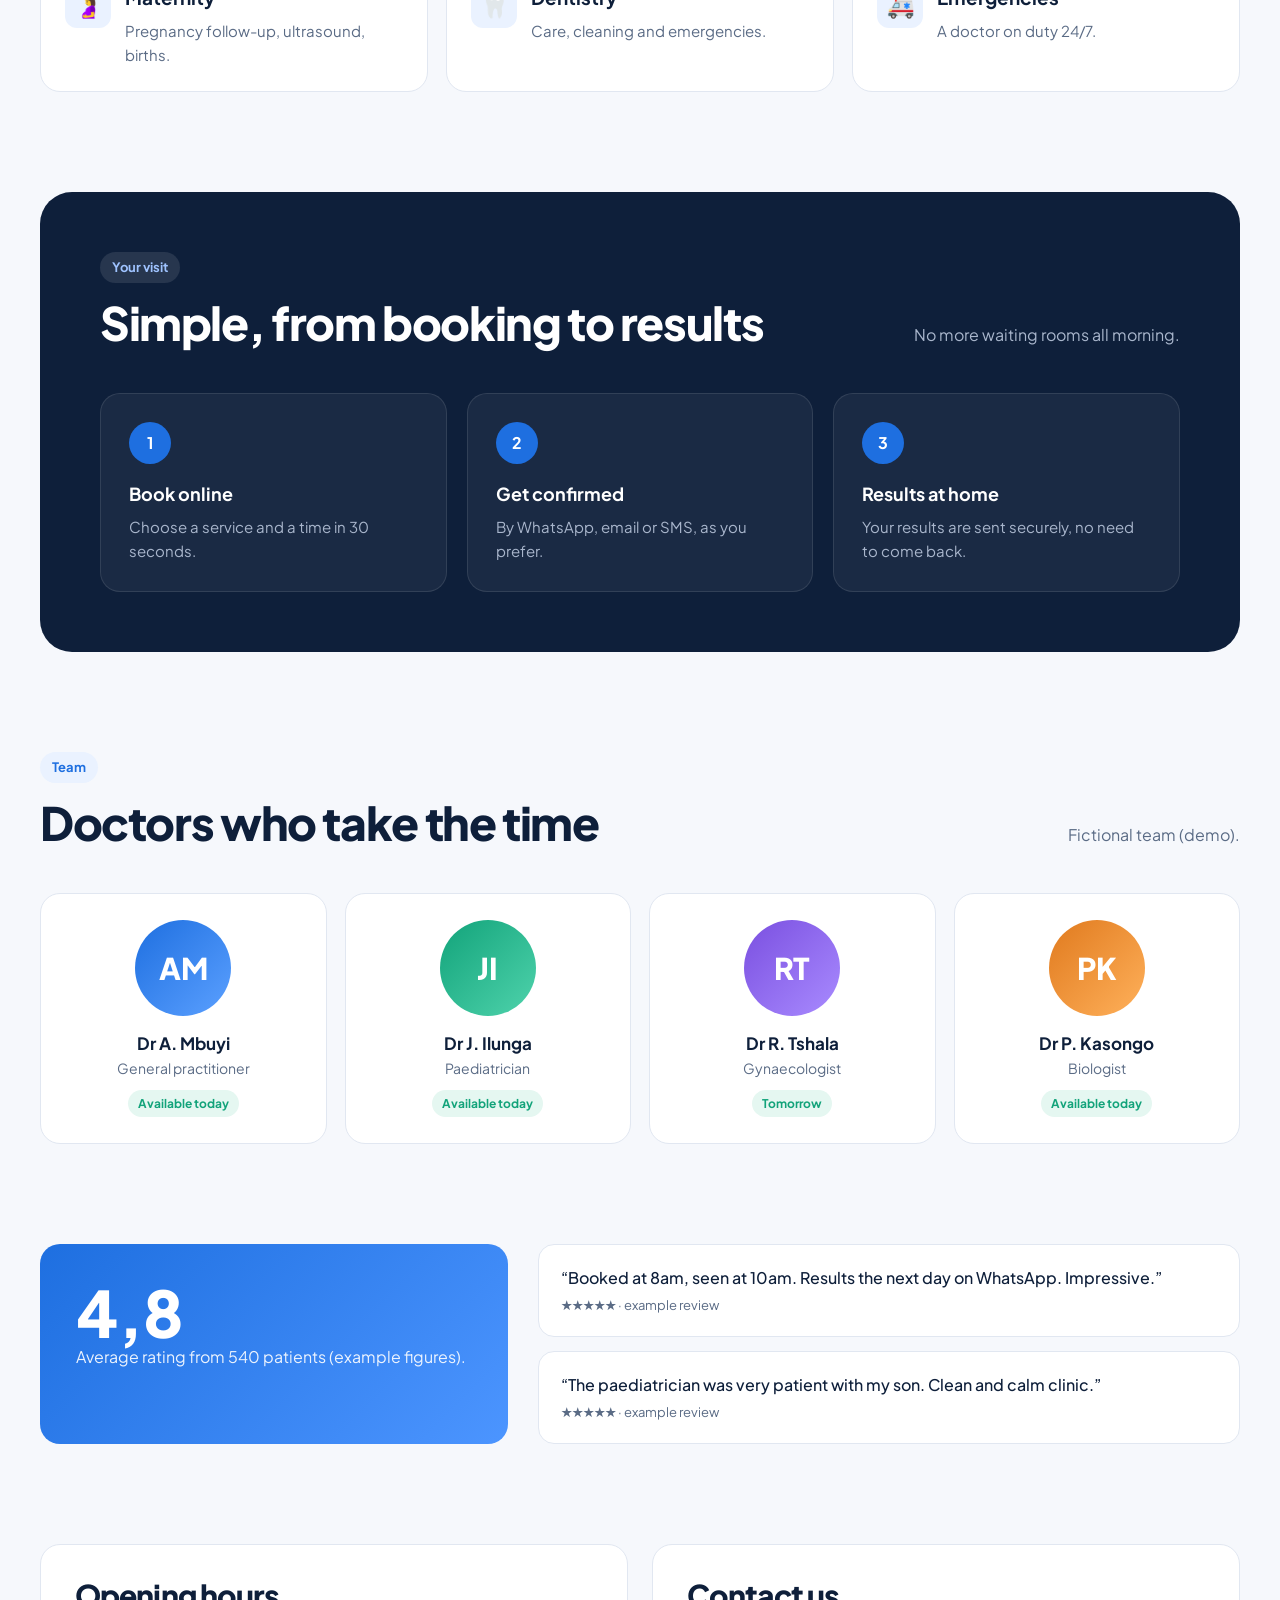
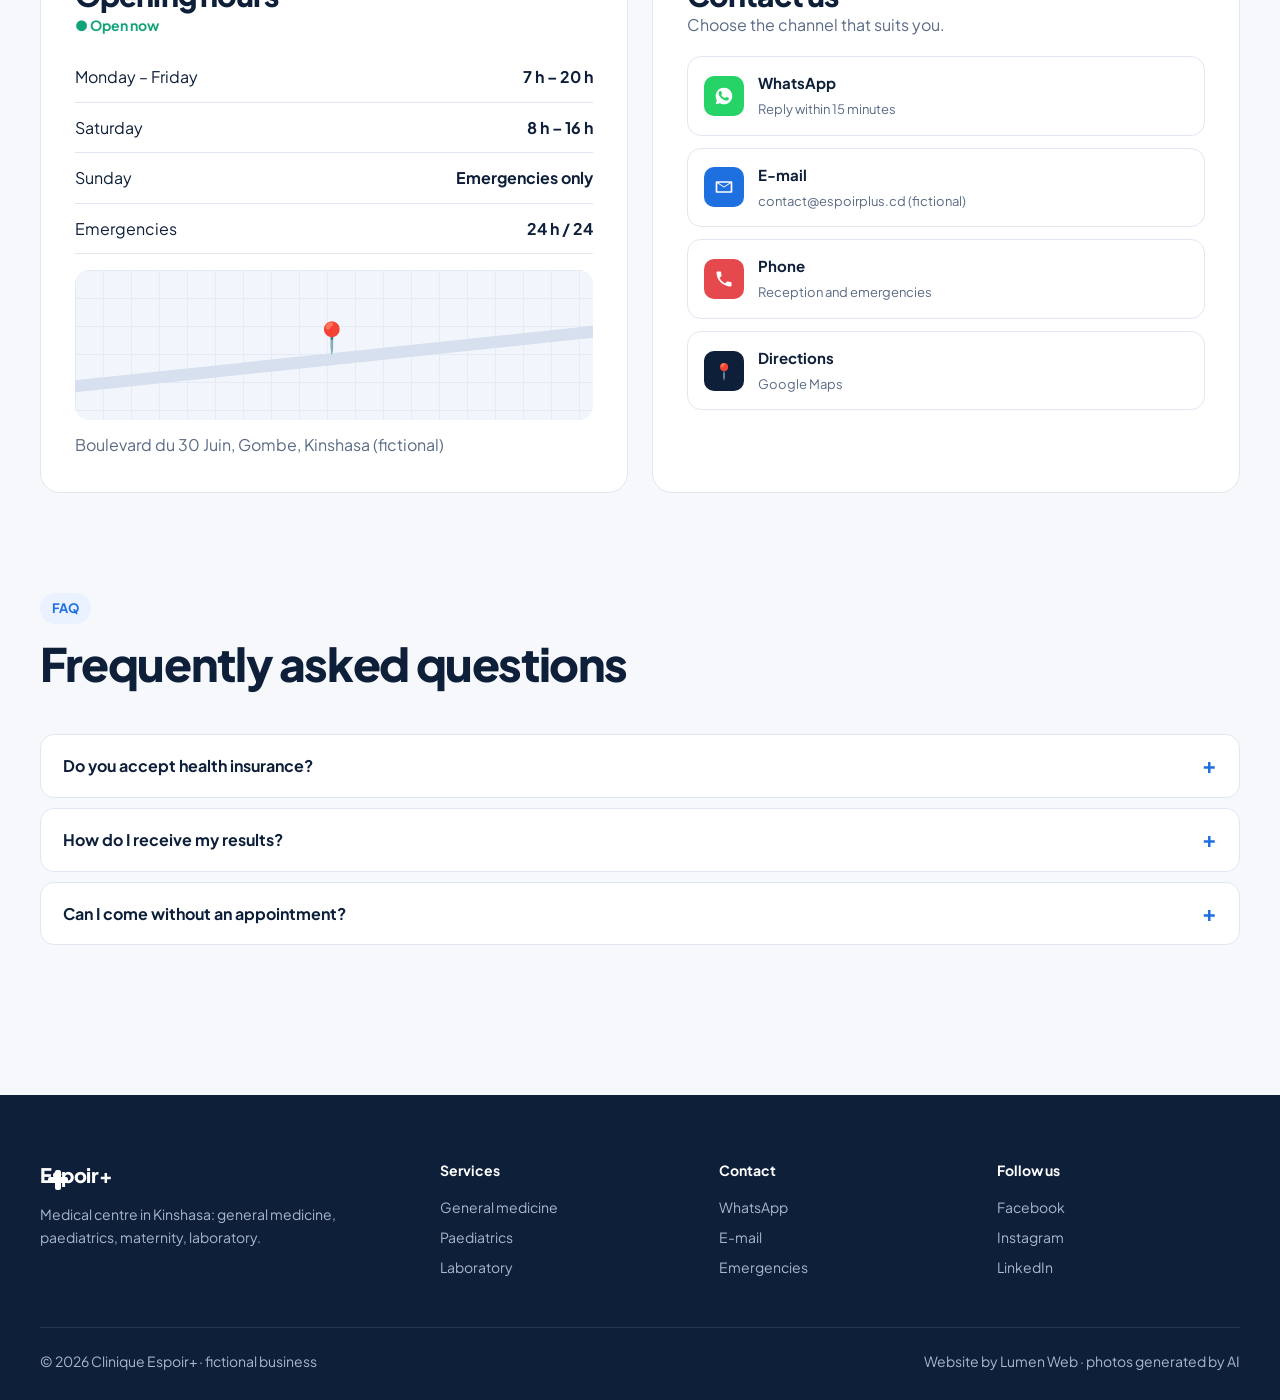
==== commit ad1e298a: "Démos complètes avec photos, contact WhatsApp/e-mail/téléphone simulé (fenêtre « démonstration »), f" ====
--- a/demos/clinique/index.html
+++ b/demos/clinique/index.html
@@ -1,106 +1,217 @@
 <!doctype html>
-<html lang="fr"><head><meta charset="utf-8"><meta name="viewport" content="width=device-width, initial-scale=1">
-<title>Clinique Espoir+ · Démonstration Lumen Web</title>
-<meta name="description" content="Site de démonstration créé par Lumen Web (clinique). Entreprise fictive.">
+<html lang="fr"><head><meta charset="utf-8"><meta name="viewport" content="width=device-width, initial-scale=1, viewport-fit=cover">
+<title>Clinique Espoir+ · Centre médical à Kinshasa (démonstration Lumen Web)</title>
+<meta name="description" content="Démonstration Lumen Web : site complet pour une clinique (entreprise fictive).">
 <meta name="robots" content="noindex">
 <link rel="icon" href="../../favicon.png">
 <link rel="preconnect" href="https://fonts.googleapis.com"><link rel="preconnect" href="https://fonts.gstatic.com" crossorigin>
 <link href="https://fonts.googleapis.com/css2?family=Plus+Jakarta+Sans:wght@400;500;600;700;800&display=swap" rel="stylesheet">
 <style>
-  :root{--bleu:#1E6FE0;--bleu-c:#EAF2FF;--encre:#0F2240;--doux:#5A6B85;--fond:#F7F9FC;--rouge:#E5484D;--vert:#12A37A;--filet:#E1E8F2}
+  :root{--bleu:#1E6FE0;--bleu-f:#0F4FB0;--bleu-c:#EAF2FF;--encre:#0E1F3A;--doux:#5A6B85;--fond:#F6F8FC;--rouge:#E5484D;--vert:#12A37A;--filet:#E1E7F1;--r:20px}
   *{margin:0;padding:0;box-sizing:border-box}html{scroll-behavior:smooth}
-  body{font-family:'Plus Jakarta Sans',Inter,sans-serif;background:var(--fond);color:var(--encre);-webkit-font-smoothing:antialiased}
-  a{color:inherit;text-decoration:none}.bloc{width:min(1180px,100% - 40px);margin-inline:auto}
+  body{font-family:'Plus Jakarta Sans',system-ui,sans-serif;background:var(--fond);color:var(--encre);-webkit-font-smoothing:antialiased;line-height:1.6}
+  a{color:inherit;text-decoration:none}img{display:block;max-width:100%}button,input,select,textarea{font-family:inherit}
+  .bloc{width:min(1200px,100% - 40px);margin-inline:auto}
   .bandeau{background:#0B0F1A;color:#F5F1E8;font:600 13px Inter,sans-serif;text-align:center;padding:8px 14px}.bandeau a{color:#FFB547;font-weight:800}
-  /* Barre d'urgence */
-  .urgence{background:var(--rouge);color:#fff;font-weight:600;font-size:14px}
-  .urgence .bloc{display:flex;justify-content:space-between;align-items:center;height:42px;gap:12px}
-  .lg{display:flex;background:rgba(255,255,255,.2);border-radius:8px;padding:2px}.lg button{border:0;background:none;color:#fff;font:700 12px inherit;font-family:inherit;padding:5px 9px;border-radius:6px;cursor:pointer}.lg button.on{background:#fff;color:var(--rouge)}
-  header{background:#fff;border-bottom:1px solid var(--filet);position:sticky;top:0;z-index:5}
-  header .bloc{display:flex;align-items:center;justify-content:space-between;height:70px}
-  .logo{display:flex;align-items:center;gap:10px;font-weight:800;font-size:20px}
-  .croix{width:34px;height:34px;border-radius:10px;background:var(--bleu);position:relative}.croix::before,.croix::after{content:"";position:absolute;background:#fff;border-radius:2px}.croix::before{left:14px;top:7px;width:6px;height:20px}.croix::after{left:7px;top:14px;width:20px;height:6px}
-  header nav{display:flex;gap:26px;font-weight:500;color:var(--doux)}
-  /* Accroche avec carte de rendez-vous */
-  .hero{padding:70px 0 80px;background:linear-gradient(180deg,#fff,var(--fond))}
-  .hero .bloc{display:grid;grid-template-columns:1.1fr .9fr;gap:60px;align-items:center}
-  .puce{display:inline-flex;gap:8px;align-items:center;background:var(--bleu-c);color:var(--bleu);font-weight:700;font-size:13px;padding:6px 12px;border-radius:999px}
-  .puce::before{content:"";width:8px;height:8px;border-radius:50%;background:var(--vert);box-shadow:0 0 0 4px rgba(18,163,122,.2)}
-  h1{font-weight:800;font-size:clamp(40px,5.6vw,66px);line-height:1.05;letter-spacing:-.03em;margin:18px 0}
-  h1 span{color:var(--bleu)}
-  .hero p{color:var(--doux);font-size:18px;line-height:1.7;max-width:46ch}
-  .chiffres{display:flex;gap:34px;margin-top:34px}.chiffres b{display:block;font-size:30px;font-weight:800}.chiffres span{color:var(--doux);font-size:14px}
-  form.rdv{background:#fff;border:1px solid var(--filet);border-radius:24px;padding:30px;box-shadow:0 30px 60px -30px rgba(15,34,64,.25);display:grid;gap:14px}
-  form.rdv h2{font-size:22px}
-  form.rdv label{font-size:13px;font-weight:600;color:var(--doux)}
-  form.rdv input,form.rdv select{width:100%;margin-top:6px;border:1px solid var(--filet);border-radius:12px;padding:12px 14px;font:500 15px inherit;font-family:inherit;color:var(--encre);background:var(--fond)}
-  form.rdv button{border:0;border-radius:12px;background:var(--bleu);color:#fff;font:700 16px inherit;font-family:inherit;padding:15px;cursor:pointer}
-  form.rdv small{color:var(--doux);font-size:12.5px;text-align:center}
-  /* Services en liste à icônes (4 colonnes) */
-  section{padding:90px 0}
-  .tete{display:flex;justify-content:space-between;align-items:end;gap:20px;margin-bottom:40px;flex-wrap:wrap}
-  .tete h2{font-weight:800;font-size:clamp(30px,4vw,44px);letter-spacing:-.02em}.tete p{color:var(--doux);max-width:40ch}
-  .services{display:grid;grid-template-columns:repeat(4,1fr);gap:16px}
-  .serv{background:#fff;border:1px solid var(--filet);border-radius:18px;padding:24px}
-  .serv i{display:grid;place-items:center;width:46px;height:46px;border-radius:12px;background:var(--bleu-c);font-style:normal;font-size:22px;margin-bottom:16px}
-  .serv h3{font-size:17px;margin-bottom:6px}.serv p{color:var(--doux);font-size:14.5px;line-height:1.6}
-  /* Médecins en avatars ronds */
-  .medecins{display:grid;grid-template-columns:repeat(4,1fr);gap:24px;text-align:center}
-  .av{width:120px;height:120px;border-radius:50%;margin:0 auto 14px;display:grid;place-items:center;font-size:38px;font-weight:800;color:#fff;background:var(--c)}
-  .medecins h3{font-size:17px}.medecins p{color:var(--doux);font-size:14px}
-  /* Horaires en tableau */
-  .bandeau-horaires{background:var(--encre);color:#fff;border-radius:28px;padding:50px;display:grid;grid-template-columns:1fr 1fr;gap:40px;align-items:center}
-  .bandeau-horaires h2{font-size:34px;font-weight:800;letter-spacing:-.02em}
-  table{width:100%;border-collapse:collapse}td{padding:12px 0;border-bottom:1px solid rgba(255,255,255,.15)}td:last-child{text-align:right;font-weight:700}
-  .tel{display:inline-block;margin-top:18px;background:var(--rouge);color:#fff;font-weight:700;padding:13px 20px;border-radius:12px}
-  footer{padding:30px 0;color:var(--doux);font-size:13px}footer .bloc{display:flex;justify-content:space-between;flex-wrap:wrap;gap:10px}
-  .wa{position:fixed;right:18px;bottom:18px;width:56px;height:56px;border-radius:50%;background:#25D366;display:grid;place-items:center;z-index:20;box-shadow:0 10px 26px rgba(0,0,0,.25)}.wa svg{width:28px;fill:#fff}
-  @media(max-width:900px){header nav{display:none}.hero .bloc,.bandeau-horaires{grid-template-columns:1fr}.services,.medecins{grid-template-columns:1fr 1fr}.bandeau-horaires{padding:30px}}
-  @media(max-width:520px){.services{grid-template-columns:1fr}.chiffres{gap:20px}}
+  .urgence{background:var(--rouge);color:#fff;font-size:14px;font-weight:600}
+  .urgence .bloc{display:flex;justify-content:space-between;align-items:center;min-height:42px;gap:12px;flex-wrap:wrap}
+  .urgence a{text-decoration:underline;text-underline-offset:3px}
+  .lg{display:flex;background:rgba(255,255,255,.2);border-radius:8px;padding:2px}.lg button{border:0;background:none;color:#fff;font-weight:700;font-size:12px;padding:5px 9px;border-radius:6px;cursor:pointer}.lg button.on{background:#fff;color:var(--rouge)}
+  header{background:rgba(255,255,255,.92);backdrop-filter:blur(12px);border-bottom:1px solid var(--filet);position:sticky;top:0;z-index:20;transition:box-shadow .3s}
+  header.defile{box-shadow:0 8px 30px -18px rgba(14,31,58,.35)}
+  header .bloc{display:flex;align-items:center;justify-content:space-between;height:72px;gap:20px}
+  .logo{display:flex;align-items:center;gap:10px;font-weight:800;font-size:20px;letter-spacing:-.02em}
+  .croix{width:36px;height:36px;border-radius:11px;background:linear-gradient(135deg,var(--bleu),#4C95FF);position:relative;box-shadow:0 8px 18px -8px var(--bleu)}
+  .croix::before,.croix::after{content:"";position:absolute;background:#fff;border-radius:2px}.croix::before{left:15px;top:8px;width:6px;height:20px}.croix::after{left:8px;top:15px;width:20px;height:6px}
+  header nav{display:flex;gap:28px;font-weight:600;color:var(--doux);font-size:15px}header nav a:hover{color:var(--bleu)}
+  .btn{display:inline-flex;align-items:center;justify-content:center;gap:9px;border:0;border-radius:12px;background:var(--bleu);color:#fff;font-weight:700;font-size:15px;padding:14px 22px;cursor:pointer;transition:background .2s,transform .2s}
+  .btn:hover{background:var(--bleu-f);transform:translateY(-1px)}.btn.blanc{background:#fff;color:var(--encre);border:1px solid var(--filet)}.btn.blanc:hover{background:var(--fond)}
+  .btn svg{width:18px;height:18px;fill:currentColor}
+  .burger{display:none;width:44px;height:44px;border:1px solid var(--filet);border-radius:10px;background:#fff;font-size:18px;cursor:pointer}
+  /* Accroche */
+  .hero{padding:64px 0 90px;background:radial-gradient(60% 70% at 90% 0%,rgba(30,111,224,.10),transparent 60%)}
+  .hero .bloc{display:grid;grid-template-columns:1.05fr .95fr;gap:56px;align-items:center}
+  .puce{display:inline-flex;gap:8px;align-items:center;background:#fff;border:1px solid var(--filet);color:var(--encre);font-weight:600;font-size:13px;padding:7px 13px;border-radius:999px}
+  .puce::before{content:"";width:8px;height:8px;border-radius:50%;background:var(--vert);box-shadow:0 0 0 4px rgba(18,163,122,.18)}
+  h1{font-weight:800;font-size:clamp(40px,5.4vw,66px);line-height:1.04;letter-spacing:-.035em;margin:18px 0}h1 span{color:var(--bleu)}
+  .hero p{color:var(--doux);font-size:18px;max-width:48ch}
+  .hero .actions{display:flex;gap:12px;margin-top:30px;flex-wrap:wrap}
+  .confiance{display:flex;gap:28px;margin-top:38px;flex-wrap:wrap}
+  .confiance div{display:flex;align-items:center;gap:10px;font-size:14px;color:var(--doux)}.confiance b{font-size:22px;color:var(--encre)}
+  .visuel{position:relative}
+  .visuel img{width:100%;aspect-ratio:5/4.6;object-fit:cover;border-radius:28px;box-shadow:0 40px 80px -40px rgba(14,31,58,.45)}
+  .flottant{position:absolute;background:#fff;border-radius:16px;padding:14px 16px;box-shadow:0 20px 40px -18px rgba(14,31,58,.35);display:flex;gap:12px;align-items:center;font-size:14px}
+  .flottant i{font-style:normal;width:38px;height:38px;border-radius:10px;display:grid;place-items:center;background:var(--bleu-c)}
+  .flottant b{display:block;font-size:15px}.f1{left:-24px;bottom:34px}.f2{right:-18px;top:28px}
+  /* Rendez-vous rapide */
+  .rdv{background:#fff;border:1px solid var(--filet);border-radius:24px;padding:26px;margin-top:-40px;position:relative;z-index:2;display:grid;grid-template-columns:repeat(4,1fr) auto;gap:14px;align-items:end;box-shadow:0 30px 60px -36px rgba(14,31,58,.35)}
+  .rdv label{font-size:13px;font-weight:600;color:var(--doux)}
+  .rdv input,.rdv select{width:100%;margin-top:7px;border:1px solid var(--filet);border-radius:12px;padding:12px 13px;font-size:15px;color:var(--encre);background:var(--fond)}
+  .rdv input:focus,.rdv select:focus{outline:2px solid var(--bleu-c);border-color:var(--bleu)}
+  /* Sections */
+  section{padding:100px 0}
+  .tete{display:flex;justify-content:space-between;align-items:end;gap:24px;margin-bottom:46px;flex-wrap:wrap}
+  .sur{display:inline-block;font-size:13px;font-weight:700;color:var(--bleu);background:var(--bleu-c);padding:5px 12px;border-radius:999px;margin-bottom:14px}
+  h2{font-weight:800;font-size:clamp(30px,4vw,46px);letter-spacing:-.03em;line-height:1.1}
+  .tete p{color:var(--doux);max-width:44ch}
+  .services{display:grid;grid-template-columns:repeat(3,1fr);gap:18px}
+  .serv{background:#fff;border:1px solid var(--filet);border-radius:var(--r);overflow:hidden;transition:transform .3s,box-shadow .3s}
+  .serv:hover{transform:translateY(-4px);box-shadow:0 24px 50px -30px rgba(14,31,58,.4)}
+  .serv img{width:100%;aspect-ratio:16/10;object-fit:cover}
+  .serv .txt{padding:22px 24px 24px}.serv h3{font-size:19px;margin-bottom:6px}.serv p{color:var(--doux);font-size:15px}
+  .serv a{display:inline-flex;gap:6px;margin-top:12px;color:var(--bleu);font-weight:700;font-size:14px}
+  .mini{display:flex;gap:14px;align-items:flex-start;padding:24px}.mini i{font-style:normal;flex:none;width:46px;height:46px;border-radius:12px;display:grid;place-items:center;background:var(--bleu-c);font-size:22px}
+  /* Parcours en 3 étapes */
+  .parcours{background:var(--encre);color:#fff;border-radius:32px;padding:60px}
+  .parcours h2{color:#fff}.parcours .tete p{color:#A9B6CC}
+  .etapes{display:grid;grid-template-columns:repeat(3,1fr);gap:20px}
+  .etape{background:rgba(255,255,255,.05);border:1px solid rgba(255,255,255,.1);border-radius:var(--r);padding:28px}
+  .etape b{display:grid;place-items:center;width:42px;height:42px;border-radius:50%;background:var(--bleu);margin-bottom:16px}
+  .etape h3{font-size:18px;margin-bottom:6px}.etape p{color:#A9B6CC;font-size:15px}
+  /* Médecins */
+  .medecins{display:grid;grid-template-columns:repeat(4,1fr);gap:18px}
+  .doc{background:#fff;border:1px solid var(--filet);border-radius:var(--r);padding:26px;text-align:center}
+  .av{width:96px;height:96px;border-radius:50%;margin:0 auto 14px;display:grid;place-items:center;font-size:30px;font-weight:800;color:#fff;background:var(--c)}
+  .doc h3{font-size:17px}.doc p{color:var(--doux);font-size:14px}.doc small{display:inline-block;margin-top:10px;font-size:12px;font-weight:700;color:var(--vert);background:#E5F7F1;padding:4px 10px;border-radius:999px}
+  /* Avis */
+  .avis{display:grid;grid-template-columns:.8fr 1.2fr;gap:30px;align-items:stretch}
+  .note-globale{background:linear-gradient(135deg,var(--bleu),#4C95FF);color:#fff;border-radius:var(--r);padding:36px}
+  .note-globale b{font-size:64px;font-weight:800;line-height:1;display:block}.note-globale p{opacity:.9}
+  .avis-liste{display:grid;gap:14px}
+  .avis-liste div{background:#fff;border:1px solid var(--filet);border-radius:16px;padding:20px 22px}
+  .avis-liste q{display:block;font-weight:500}.avis-liste small{color:var(--doux);font-size:13px}
+  /* Horaires + contact */
+  .contact{display:grid;grid-template-columns:1fr 1fr;gap:24px}
+  .carte-c{background:#fff;border:1px solid var(--filet);border-radius:var(--r);padding:34px}
+  table{width:100%;border-collapse:collapse;margin-top:14px}td{padding:12px 0;border-bottom:1px solid var(--filet)}td:last-child{text-align:right;font-weight:700}
+  .ouvert{color:var(--vert);font-weight:700;font-size:14px}
+  .canaux{display:grid;gap:12px;margin-top:18px}
+  .canal{display:flex;align-items:center;gap:14px;border:1px solid var(--filet);border-radius:14px;padding:14px 16px;transition:border-color .2s}.canal:hover{border-color:var(--bleu)}
+  .canal i{font-style:normal;width:40px;height:40px;border-radius:10px;display:grid;place-items:center;flex:none}.canal i svg{width:20px;height:20px;fill:#fff}
+  .canal b{display:block;font-size:15px}.canal span{color:var(--doux);font-size:13px}
+  .plan{height:150px;border-radius:14px;margin-top:16px;position:relative;overflow:hidden;background:linear-gradient(90deg,#E4EBF5 1px,transparent 1px) 0 0/28px 28px,linear-gradient(#E4EBF5 1px,transparent 1px) 0 0/28px 28px,#F2F6FC}
+  .plan::before{content:"";position:absolute;left:-5%;top:55%;width:110%;height:12px;background:#D6E0EE;transform:rotate(-6deg)}
+  .plan span{position:absolute;left:46%;top:28%;font-size:30px}
+  .faq details{background:#fff;border:1px solid var(--filet);border-radius:14px;padding:18px 22px;margin-bottom:10px}
+  .faq summary{cursor:pointer;font-weight:700;list-style:none;display:flex;justify-content:space-between}.faq summary::-webkit-details-marker{display:none}.faq summary::after{content:"+";color:var(--bleu);font-size:22px;line-height:1}
+  .faq details[open] summary::after{content:"–"}.faq p{color:var(--doux);margin-top:10px}
+  footer{background:var(--encre);color:#A9B6CC;padding:64px 0 28px;font-size:14px;margin-top:40px}
+  .pied{display:grid;grid-template-columns:1.5fr 1fr 1fr 1fr;gap:36px;padding-bottom:40px;border-bottom:1px solid rgba(255,255,255,.1)}
+  .pied h4{color:#fff;font-size:14px;margin-bottom:14px}.pied a{display:block;margin-bottom:8px}.pied a:hover{color:#fff}.pied .logo{color:#fff;margin-bottom:12px}
+  .bas{display:flex;justify-content:space-between;flex-wrap:wrap;gap:10px;padding-top:22px}
+  .wa{position:fixed;right:18px;bottom:18px;width:56px;height:56px;border-radius:50%;background:#25D366;display:grid;place-items:center;z-index:25;box-shadow:0 12px 30px rgba(0,0,0,.25)}.wa svg{width:28px;fill:#fff}
+  .anim .rv{opacity:0;transform:translateY(22px);transition:opacity .7s ease,transform .7s ease}.anim .rv.vu{opacity:1;transform:none}
+  @media(max-width:1000px){
+    header nav{display:none;position:absolute;top:72px;left:0;right:0;flex-direction:column;gap:0;background:#fff;border-bottom:1px solid var(--filet)}
+    header nav.ouvert{display:flex}header nav a{padding:15px 20px;border-top:1px solid var(--filet)}.burger{display:block}header .btn{display:none}
+    .hero .bloc,.avis,.contact{grid-template-columns:1fr}.rdv{grid-template-columns:1fr 1fr}.rdv button{grid-column:1/-1}
+    .services,.etapes{grid-template-columns:1fr 1fr}.medecins{grid-template-columns:1fr 1fr}.pied{grid-template-columns:1fr 1fr}.f1{left:10px}.f2{right:10px}.parcours{padding:36px}
+  }
+  @media(max-width:600px){.services,.etapes,.rdv,.pied{grid-template-columns:1fr}section{padding:76px 0}.flottant{display:none}}
+  @media(prefers-reduced-motion:reduce){*{transition:none!important}}
 </style></head><body>
-<div class="bandeau"><span data-en="Demo website by Lumen Web · fictional business ·">Site de démonstration Lumen Web · entreprise fictive ·</span> <a href="../../?utm_campaign=demo-clinique" data-en="Want the same? →">Je veux le même →</a></div>
-<div class="urgence"><div class="bloc"><span data-en="🚑 Emergencies 24/7: +243 000 000 000 (fictional)">🚑 Urgences 24 h / 24 : +243 000 000 000 (fictif)</span><div class="lg"><button data-l="fr">FR</button><button data-l="en">EN</button></div></div></div>
-<header><div class="bloc"><a class="logo" href="#"><span class="croix"></span>Espoir+</a><nav><a href="#services">Services</a><a href="#medecins" data-en="Doctors">Médecins</a><a href="#horaires" data-en="Hours">Horaires</a></nav></div></header>
+<div class="bandeau"><span data-en="Demo website by Lumen Web · fictional business ·">Site de démonstration Lumen Web · entreprise fictive ·</span> <a href="../../?utm_campaign=demo-clinique#commander" data-en="I want the same →">Je veux le même →</a></div>
+<div class="urgence"><div class="bloc"><span><span data-en="🚑 Emergencies 24/7:">🚑 Urgences 24 h / 24 :</span> <a href="#" data-contact="phone">+243 000 000 000</a> <span data-en="(fictional)">(fictif)</span></span><div class="lg"><button data-l="fr">FR</button><button data-l="en">EN</button></div></div></div>
+<header><div class="bloc">
+  <a class="logo" href="#"><span class="croix"></span>Espoir+</a>
+  <nav aria-label="Menu"><a href="#services">Services</a><a href="#parcours" data-en="How it works">Votre visite</a><a href="#medecins" data-en="Doctors">Médecins</a><a href="#contact">Contact</a></nav>
+  <div style="display:flex;gap:10px;align-items:center"><a class="btn" href="#rdv" data-en="Book now">Prendre rendez-vous</a><button class="burger" aria-label="Menu" aria-expanded="false">☰</button></div>
+</div></header>
+
 <div class="hero"><div class="bloc">
-  <div>
-    <span class="puce" data-en="Open now · Kinshasa">Ouvert maintenant · Kinshasa</span>
+  <div class="rv">
+    <span class="puce" data-en="Open now · Kinshasa, Gombe">Ouvert maintenant · Kinshasa, Gombe</span>
     <h1 data-en="See a doctor <span>today</span>, not next week.">Voir un médecin <span>aujourd'hui</span>, pas la semaine prochaine.</h1>
-    <p data-en="General medicine, paediatrics, maternity and laboratory under one roof. Book in 30 seconds, results sent by WhatsApp.">Médecine générale, pédiatrie, maternité et laboratoire sous le même toit. Rendez-vous en 30 secondes, résultats envoyés par WhatsApp.</p>
-    <div class="chiffres"><div><b>24/7</b><span data-en="emergencies">urgences</span></div><div><b>12</b><span data-en="doctors">médecins</span></div><div><b>24 h</b><span data-en="lab results">résultats labo</span></div></div>
-  </div>
-  <form class="rdv" id="rdv">
-    <h2 data-en="Book an appointment">Prendre rendez-vous</h2>
-    <label><span data-en="Your name">Votre nom</span><input required></label>
-    <label><span data-en="Service">Service</span><select><option data-en="General medicine">Médecine générale</option><option data-en="Paediatrics">Pédiatrie</option><option data-en="Maternity">Maternité</option><option data-en="Laboratory">Laboratoire</option></select></label>
-    <label><span data-en="Preferred day">Jour souhaité</span><input type="date" required></label>
-    <button type="submit" data-en="Confirm on WhatsApp">Confirmer sur WhatsApp</button>
-    <small data-en="We reply within 15 minutes during opening hours.">Réponse en moins de 15 minutes pendant les heures d'ouverture.</small>
-  </form>
+    <p data-en="General medicine, paediatrics, maternity and laboratory under one roof. Book in 30 seconds, get your results by WhatsApp or email.">Médecine générale, pédiatrie, maternité et laboratoire sous le même toit. Rendez-vous en 30 secondes, résultats par WhatsApp ou par e-mail.</p>
+    <div class="actions"><a class="btn" href="#rdv" data-en="Book an appointment">Prendre rendez-vous</a><a class="btn blanc" href="#services" data-en="Our services">Nos services</a></div>
+    <div class="confiance"><div><b>24/7</b><span data-en="emergencies">urgences</span></div><div><b>12</b><span data-en="doctors">médecins</span></div><div><b>24 h</b><span data-en="lab results">résultats labo</span></div><div><b>4,8 ★</b><span data-en="patients">patients</span></div></div>
+  </div>
+  <div class="visuel rv">
+    <img src="img/hero.jpg" alt="">
+    <div class="flottant f1"><i>🗓️</i><div><b data-en="Next slot: today 2:30pm">Prochain créneau : 14 h 30</b><span data-en="General medicine">Médecine générale</span></div></div>
+    <div class="flottant f2"><i>🧪</i><div><b data-en="Results sent">Résultats envoyés</b><span data-en="by WhatsApp & email">par WhatsApp & e-mail</span></div></div>
+  </div>
 </div></div>
+
+<div class="bloc"><form class="rdv rv" id="rdv" data-demo-form>
+  <label><span data-en="Full name">Nom complet</span><input required></label>
+  <label><span data-en="Service">Service</span><select><option data-en="General medicine">Médecine générale</option><option data-en="Paediatrics">Pédiatrie</option><option data-en="Maternity">Maternité</option><option data-en="Laboratory">Laboratoire</option><option data-en="Dentistry">Dentaire</option></select></label>
+  <label><span data-en="Date">Date</span><input type="date" required></label>
+  <label><span data-en="Confirm by">Confirmation par</span><select><option>WhatsApp</option><option>E-mail</option><option>SMS</option></select></label>
+  <button class="btn" type="submit" data-en="Book">Réserver</button>
+</form></div>
+
 <section id="services"><div class="bloc">
-  <div class="tete"><h2 data-en="Our services">Nos services</h2><p data-en="Everything your family needs, in one place.">Tout ce dont votre famille a besoin, au même endroit.</p></div>
+  <div class="tete rv"><div><span class="sur">Services</span><h2 data-en="Care for the whole family">Des soins pour toute la famille</h2></div><p data-en="Modern equipment, experienced doctors, and clear prices displayed at reception.">Équipements modernes, médecins expérimentés et tarifs affichés clairement à l'accueil.</p></div>
   <div class="services">
-    <div class="serv"><i>🩺</i><h3 data-en="General medicine">Médecine générale</h3><p data-en="Consultations and check-ups.">Consultations et bilans de santé.</p></div>
-    <div class="serv"><i>👶</i><h3 data-en="Paediatrics">Pédiatrie</h3><p data-en="Care and vaccines for children.">Soins et vaccins pour les enfants.</p></div>
-    <div class="serv"><i>🤰</i><h3 data-en="Maternity">Maternité</h3><p data-en="Pregnancy follow-up and births.">Suivi de grossesse et accouchement.</p></div>
-    <div class="serv"><i>🧪</i><h3 data-en="Laboratory">Laboratoire</h3><p data-en="Results within 24 hours.">Résultats en 24 heures.</p></div>
-  </div>
-</div></section>
-<section id="medecins" style="padding-top:0"><div class="bloc">
-  <div class="tete"><h2 data-en="Our doctors">Nos médecins</h2><p data-en="Fictional team (demo).">Équipe fictive (démonstration).</p></div>
+    <article class="serv rv"><img src="img/consult.jpg" alt="" loading="lazy"><div class="txt"><h3 data-en="General medicine">Médecine générale</h3><p data-en="Consultations, check-ups, chronic disease follow-up.">Consultations, bilans de santé, suivi des maladies chroniques.</p><a href="#rdv" data-en="Book →">Prendre RDV →</a></div></article>
+    <article class="serv rv"><img src="img/pediatrie.jpg" alt="" loading="lazy"><div class="txt"><h3 data-en="Paediatrics">Pédiatrie</h3><p data-en="Child care, vaccinations, growth monitoring.">Soins des enfants, vaccinations, suivi de croissance.</p><a href="#rdv" data-en="Book →">Prendre RDV →</a></div></article>
+    <article class="serv rv"><img src="img/labo.jpg" alt="" loading="lazy"><div class="txt"><h3 data-en="Laboratory">Laboratoire</h3><p data-en="Blood tests and analyses, results within 24 hours.">Prises de sang et analyses, résultats en 24 heures.</p><a href="#rdv" data-en="Book →">Prendre RDV →</a></div></article>
+    <article class="serv mini rv"><i>🤰</i><div><h3 data-en="Maternity">Maternité</h3><p data-en="Pregnancy follow-up, ultrasound, births.">Suivi de grossesse, échographies, accouchements.</p></div></article>
+    <article class="serv mini rv"><i>🦷</i><div><h3 data-en="Dentistry">Dentaire</h3><p data-en="Care, cleaning and emergencies.">Soins, détartrage et urgences.</p></div></article>
+    <article class="serv mini rv"><i>🚑</i><div><h3 data-en="Emergencies">Urgences</h3><p data-en="A doctor on duty 24/7.">Un médecin de garde 24 h / 24.</p></div></article>
+  </div>
+</div></section>
+
+<div class="bloc" id="parcours"><div class="parcours rv">
+  <div class="tete"><div><span class="sur" style="background:rgba(255,255,255,.1);color:#9FC3FF" data-en="Your visit">Votre visite</span><h2 data-en="Simple, from booking to results">Simple, du rendez-vous aux résultats</h2></div><p data-en="No more waiting rooms all morning.">Fini les salles d'attente toute la matinée.</p></div>
+  <div class="etapes">
+    <div class="etape"><b>1</b><h3 data-en="Book online">Réservez en ligne</h3><p data-en="Choose a service and a time in 30 seconds.">Choisissez un service et un horaire en 30 secondes.</p></div>
+    <div class="etape"><b>2</b><h3 data-en="Get confirmed">Recevez la confirmation</h3><p data-en="By WhatsApp, email or SMS, as you prefer.">Par WhatsApp, e-mail ou SMS, au choix.</p></div>
+    <div class="etape"><b>3</b><h3 data-en="Results at home">Résultats chez vous</h3><p data-en="Your results are sent securely, no need to come back.">Vos résultats vous sont envoyés, sans revenir.</p></div>
+  </div>
+</div></div>
+
+<section id="medecins"><div class="bloc">
+  <div class="tete rv"><div><span class="sur" data-en="Team">Équipe</span><h2 data-en="Doctors who take the time">Des médecins qui prennent le temps</h2></div><p data-en="Fictional team (demo).">Équipe fictive (démonstration).</p></div>
   <div class="medecins">
-    <div><div class="av" style="--c:linear-gradient(135deg,#1E6FE0,#5BA0FF)">AM</div><h3>Dr A. Mbuyi</h3><p data-en="General practitioner">Médecin généraliste</p></div>
-    <div><div class="av" style="--c:linear-gradient(135deg,#12A37A,#4FD3AC)">JI</div><h3>Dr J. Ilunga</h3><p data-en="Paediatrician">Pédiatre</p></div>
-    <div><div class="av" style="--c:linear-gradient(135deg,#7A4FE0,#A98BFF)">RT</div><h3>Dr R. Tshala</h3><p data-en="Gynaecologist">Gynécologue</p></div>
-    <div><div class="av" style="--c:linear-gradient(135deg,#E07A1E,#FFB15B)">PK</div><h3>Dr P. Kasongo</h3><p data-en="Biologist">Biologiste</p></div>
-  </div>
-</div></section>
-<section id="horaires" style="padding-top:0"><div class="bloc"><div class="bandeau-horaires">
-  <div><h2 data-en="Opening hours">Horaires d'ouverture</h2><a class="tel" href="#" data-en="🚑 Emergencies 24/7">🚑 Urgences 24 h / 24</a></div>
-  <table><tr><td data-en="Monday – Friday">Lundi – vendredi</td><td>7 h – 20 h</td></tr><tr><td data-en="Saturday">Samedi</td><td>8 h – 16 h</td></tr><tr><td data-en="Sunday">Dimanche</td><td data-en="Emergencies only">Urgences seulement</td></tr></table>
-</div></div></section>
-<footer><div class="bloc"><span>© 2026 Clinique Espoir+ · Kinshasa</span><span data-en="Website by Lumen Web">Site créé par Lumen Web</span></div></footer>
-<a class="wa" href="https://wa.me/256764968479?text=Bonjour%20Lumen%20Web%2C%20j%27ai%20vu%20la%20d%C3%A9mo%20clinique%20et%20je%20veux%20un%20site%20comme%20celui-ci." target="_blank" rel="noopener" aria-label="WhatsApp"><svg viewBox="0 0 24 24"><path d="M12 2a10 10 0 0 0-8.6 15.1L2 22l5-1.3A10 10 0 1 0 12 2Zm5.6 14.1c-.2.7-1.4 1.3-2 1.4-.5.1-1.2.1-1.9-.1a17 17 0 0 1-1.7-.6 13.6 13.6 0 0 1-5.2-4.6c-.4-.5-1.2-1.7-1.2-3.2s.8-2.3 1.1-2.6c.3-.3.6-.4.8-.4h.6c.2 0 .4 0 .6.5l.9 2.1c.1.2.1.4 0 .6l-.4.6-.4.5c-.1.1-.3.3-.1.6.2.3.8 1.3 1.7 2.1 1.1 1 2.1 1.3 2.4 1.5.3.1.5.1.7-.1l1-1.2c.2-.3.4-.2.7-.1l2 1c.3.1.5.2.6.3.1.2.1.8-.2 1.5Z"/></svg></a>
+    <div class="doc rv"><div class="av" style="--c:linear-gradient(135deg,#1E6FE0,#5BA0FF)">AM</div><h3>Dr A. Mbuyi</h3><p data-en="General practitioner">Médecin généraliste</p><small data-en="Available today">Disponible aujourd'hui</small></div>
+    <div class="doc rv"><div class="av" style="--c:linear-gradient(135deg,#12A37A,#4FD3AC)">JI</div><h3>Dr J. Ilunga</h3><p data-en="Paediatrician">Pédiatre</p><small data-en="Available today">Disponible aujourd'hui</small></div>
+    <div class="doc rv"><div class="av" style="--c:linear-gradient(135deg,#7A4FE0,#A98BFF)">RT</div><h3>Dr R. Tshala</h3><p data-en="Gynaecologist">Gynécologue</p><small data-en="Tomorrow">Demain</small></div>
+    <div class="doc rv"><div class="av" style="--c:linear-gradient(135deg,#E07A1E,#FFB15B)">PK</div><h3>Dr P. Kasongo</h3><p data-en="Biologist">Biologiste</p><small data-en="Available today">Disponible aujourd'hui</small></div>
+  </div>
+</div></section>
+
+<section style="padding-top:0"><div class="bloc avis">
+  <div class="note-globale rv"><b>4,8</b><p data-en="Average rating from 540 patients (example figures).">Note moyenne de 540 patients (chiffres d'exemple).</p></div>
+  <div class="avis-liste">
+    <div class="rv"><q data-en="Booked at 8am, seen at 10am. Results the next day on WhatsApp. Impressive.">Réservé à 8 h, reçu à 10 h. Résultats le lendemain sur WhatsApp. Impressionnant.</q><small>★★★★★ · <span data-en="example review">avis d'exemple</span></small></div>
+    <div class="rv"><q data-en="The paediatrician was very patient with my son. Clean and calm clinic.">Le pédiatre a été très patient avec mon fils. Clinique propre et calme.</q><small>★★★★★ · <span data-en="example review">avis d'exemple</span></small></div>
+  </div>
+</div></section>
+
+<section id="contact" style="padding-top:0"><div class="bloc contact">
+  <div class="carte-c rv"><h2 style="font-size:30px" data-en="Opening hours">Horaires</h2><span class="ouvert" data-en="● Open now">● Ouvert maintenant</span>
+    <table><tr><td data-en="Monday – Friday">Lundi – vendredi</td><td>7 h – 20 h</td></tr><tr><td data-en="Saturday">Samedi</td><td>8 h – 16 h</td></tr><tr><td data-en="Sunday">Dimanche</td><td data-en="Emergencies only">Urgences seulement</td></tr><tr><td data-en="Emergencies">Urgences</td><td>24 h / 24</td></tr></table>
+    <div class="plan"><span>📍</span></div>
+    <p style="margin-top:12px;color:var(--doux)" data-en="Boulevard du 30 Juin, Gombe, Kinshasa (fictional)">Boulevard du 30 Juin, Gombe, Kinshasa (fictive)</p>
+  </div>
+  <div class="carte-c rv"><h2 style="font-size:30px" data-en="Contact us">Nous contacter</h2><p style="color:var(--doux)" data-en="Choose the channel that suits you.">Choisissez le moyen qui vous convient.</p>
+    <div class="canaux">
+      <a class="canal" href="#" data-contact="whatsapp"><i style="background:#25D366"><svg viewBox="0 0 24 24"><path d="M12 2a10 10 0 0 0-8.6 15.1L2 22l5-1.3A10 10 0 1 0 12 2Zm5.6 14.1c-.2.7-1.4 1.3-2 1.4-.5.1-1.2.1-1.9-.1a17 17 0 0 1-1.7-.6 13.6 13.6 0 0 1-5.2-4.6c-.4-.5-1.2-1.7-1.2-3.2s.8-2.3 1.1-2.6c.3-.3.6-.4.8-.4h.6c.2 0 .4 0 .6.5l.9 2.1c.1.2.1.4 0 .6l-.4.6-.4.5c-.1.1-.3.3-.1.6.2.3.8 1.3 1.7 2.1 1.1 1 2.1 1.3 2.4 1.5.3.1.5.1.7-.1l1-1.2c.2-.3.4-.2.7-.1l2 1c.3.1.5.2.6.3.1.2.1.8-.2 1.5Z"/></svg></i><div><b>WhatsApp</b><span data-en="Reply within 15 minutes">Réponse en 15 minutes</span></div></a>
+      <a class="canal" href="#" data-contact="email"><i style="background:var(--bleu)"><svg viewBox="0 0 24 24"><path d="M3 5h18a1 1 0 0 1 1 1v12a1 1 0 0 1-1 1H3a1 1 0 0 1-1-1V6a1 1 0 0 1 1-1Zm1 2.4V17h16V7.4l-8 5.3-8-5.3ZM5.2 7 12 11.5 18.8 7H5.2Z"/></svg></i><div><b>E-mail</b><span>contact@espoirplus.cd <span data-en="(fictional)">(fictif)</span></span></div></a>
+      <a class="canal" href="#" data-contact="phone"><i style="background:var(--rouge)"><svg viewBox="0 0 24 24"><path d="M6.6 10.8a15.1 15.1 0 0 0 6.6 6.6l2.2-2.2c.3-.3.7-.4 1-.2 1.1.4 2.3.6 3.6.6.6 0 1 .4 1 1V20c0 .6-.4 1-1 1A17 17 0 0 1 3 4c0-.6.4-1 1-1h3.5c.6 0 1 .4 1 1 0 1.3.2 2.5.6 3.6.1.3 0 .7-.2 1l-2.3 2.2Z"/></svg></i><div><b data-en="Phone">Téléphone</b><span data-en="Reception and emergencies">Accueil et urgences</span></div></a>
+      <a class="canal" href="#" data-contact="map"><i style="background:var(--encre)">📍</i><div><b data-en="Directions">Itinéraire</b><span>Google Maps</span></div></a>
+    </div>
+  </div>
+</div></section>
+
+<section style="padding-top:0"><div class="bloc faq">
+  <div class="tete rv"><div><span class="sur">FAQ</span><h2 data-en="Frequently asked questions">Questions fréquentes</h2></div></div>
+  <details class="rv"><summary data-en="Do you accept health insurance?">Acceptez-vous les assurances santé ?</summary><p data-en="Yes, the main insurers are accepted. Bring your card at reception.">Oui, les principales assurances sont acceptées. Présentez votre carte à l'accueil.</p></details>
+  <details class="rv"><summary data-en="How do I receive my results?">Comment recevoir mes résultats ?</summary><p data-en="By WhatsApp or email within 24 hours, or on paper at reception.">Par WhatsApp ou e-mail sous 24 heures, ou sur papier à l'accueil.</p></details>
+  <details class="rv"><summary data-en="Can I come without an appointment?">Puis-je venir sans rendez-vous ?</summary><p data-en="Yes, but booking online saves you the wait.">Oui, mais réserver en ligne vous évite d'attendre.</p></details>
+</div></section>
+
+<footer><div class="bloc">
+  <div class="pied">
+    <div><a class="logo" href="#"><span class="croix"></span>Espoir+</a><p data-en="Medical centre in Kinshasa: general medicine, paediatrics, maternity, laboratory.">Centre médical à Kinshasa : médecine générale, pédiatrie, maternité, laboratoire.</p></div>
+    <div><h4>Services</h4><a href="#services" data-en="General medicine">Médecine générale</a><a href="#services" data-en="Paediatrics">Pédiatrie</a><a href="#services" data-en="Laboratory">Laboratoire</a></div>
+    <div><h4>Contact</h4><a href="#" data-contact="whatsapp">WhatsApp</a><a href="#" data-contact="email">E-mail</a><a href="#" data-contact="phone" data-en="Emergencies">Urgences</a></div>
+    <div><h4 data-en="Follow us">Suivez-nous</h4><a href="#" data-contact="form">Facebook</a><a href="#" data-contact="form">Instagram</a><a href="#" data-contact="form">LinkedIn</a></div>
+  </div>
+  <div class="bas"><span>© 2026 Clinique Espoir+ · <span data-en="fictional business">entreprise fictive</span></span><span data-en="Website by Lumen Web · photos generated by AI">Site créé par Lumen Web · photos générées par IA</span></div>
+</div></footer>
+<a class="wa" href="#" data-contact="whatsapp" aria-label="WhatsApp"><svg viewBox="0 0 24 24"><path d="M12 2a10 10 0 0 0-8.6 15.1L2 22l5-1.3A10 10 0 1 0 12 2Zm5.6 14.1c-.2.7-1.4 1.3-2 1.4-.5.1-1.2.1-1.9-.1a17 17 0 0 1-1.7-.6 13.6 13.6 0 0 1-5.2-4.6c-.4-.5-1.2-1.7-1.2-3.2s.8-2.3 1.1-2.6c.3-.3.6-.4.8-.4h.6c.2 0 .4 0 .6.5l.9 2.1c.1.2.1.4 0 .6l-.4.6-.4.5c-.1.1-.3.3-.1.6.2.3.8 1.3 1.7 2.1 1.1 1 2.1 1.3 2.4 1.5.3.1.5.1.7-.1l1-1.2c.2-.3.4-.2.7-.1l2 1c.3.1.5.2.6.3.1.2.1.8-.2 1.5Z"/></svg></a>
 <script src="../demo.js"></script>
-<script>document.getElementById('rdv').addEventListener('submit',function(e){e.preventDefault();window.open(document.querySelector('.wa').href,'_blank','noopener')});</script>
 </body></html>
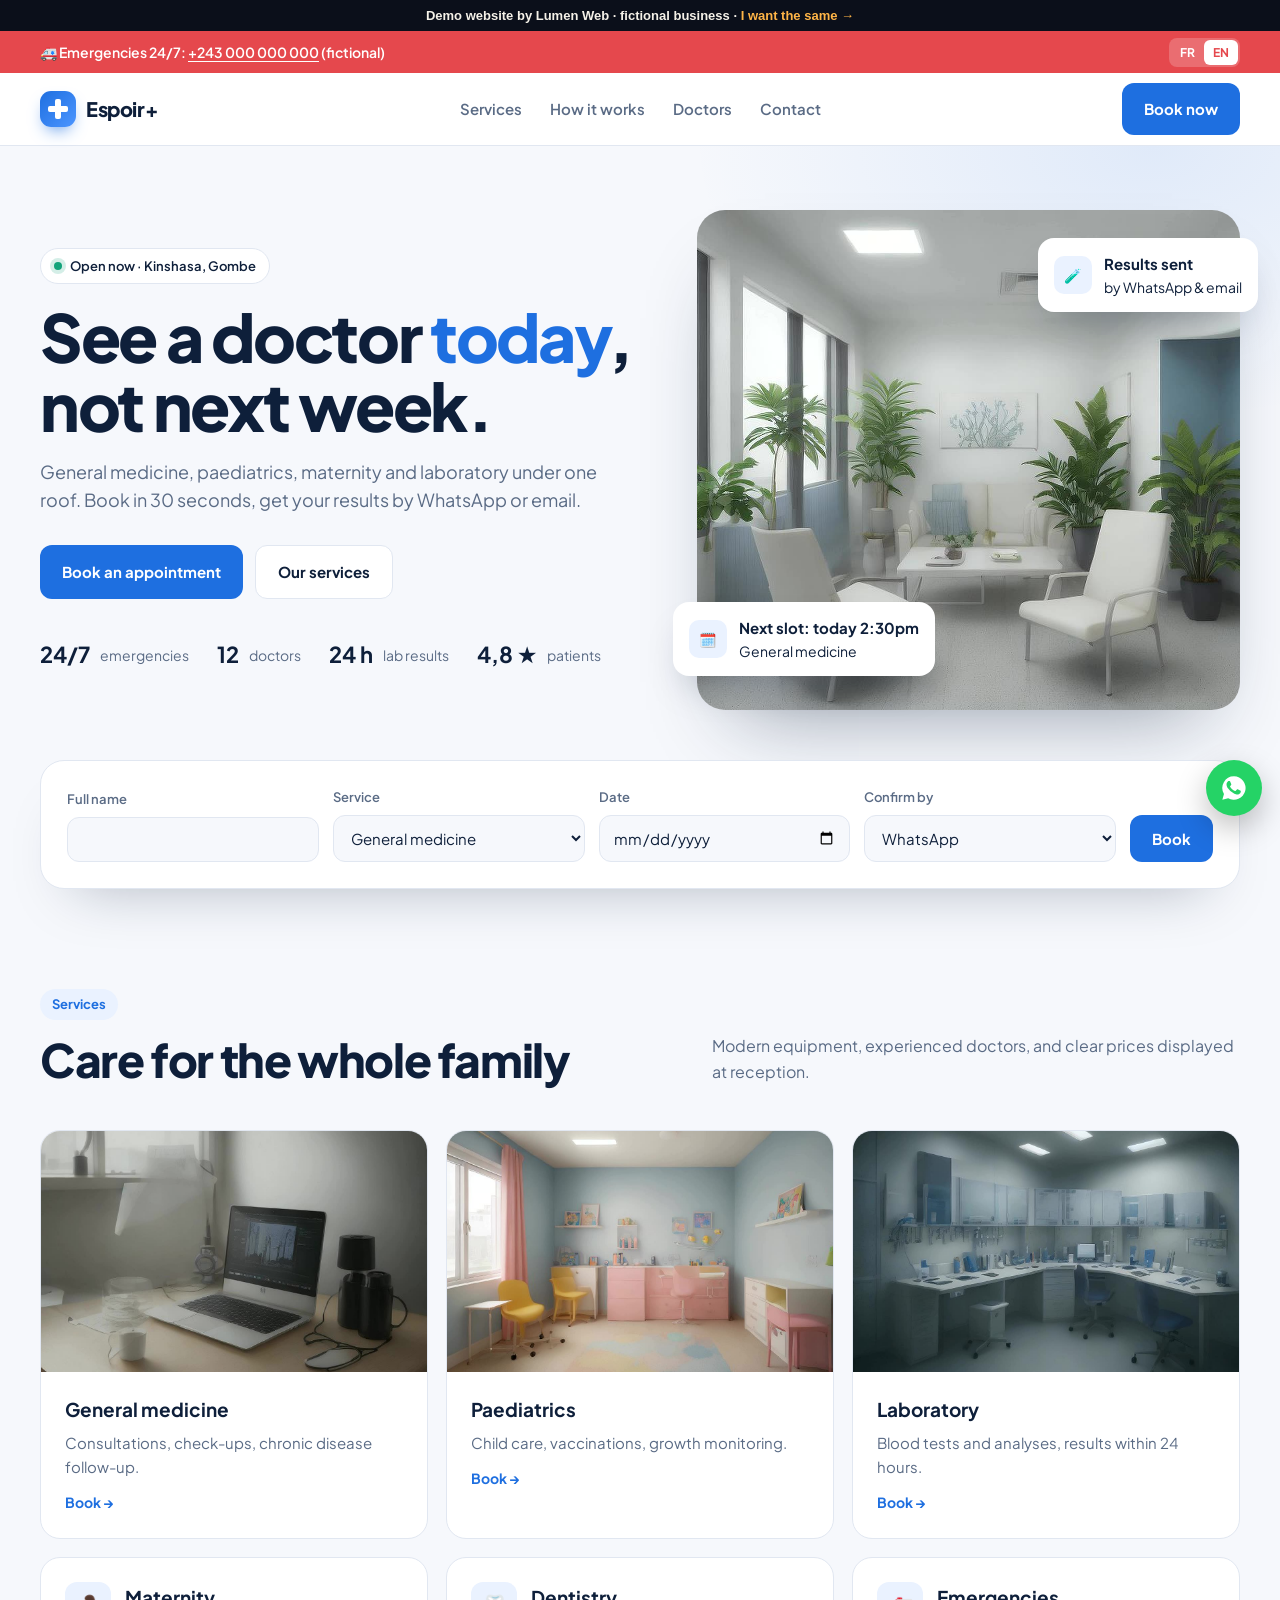
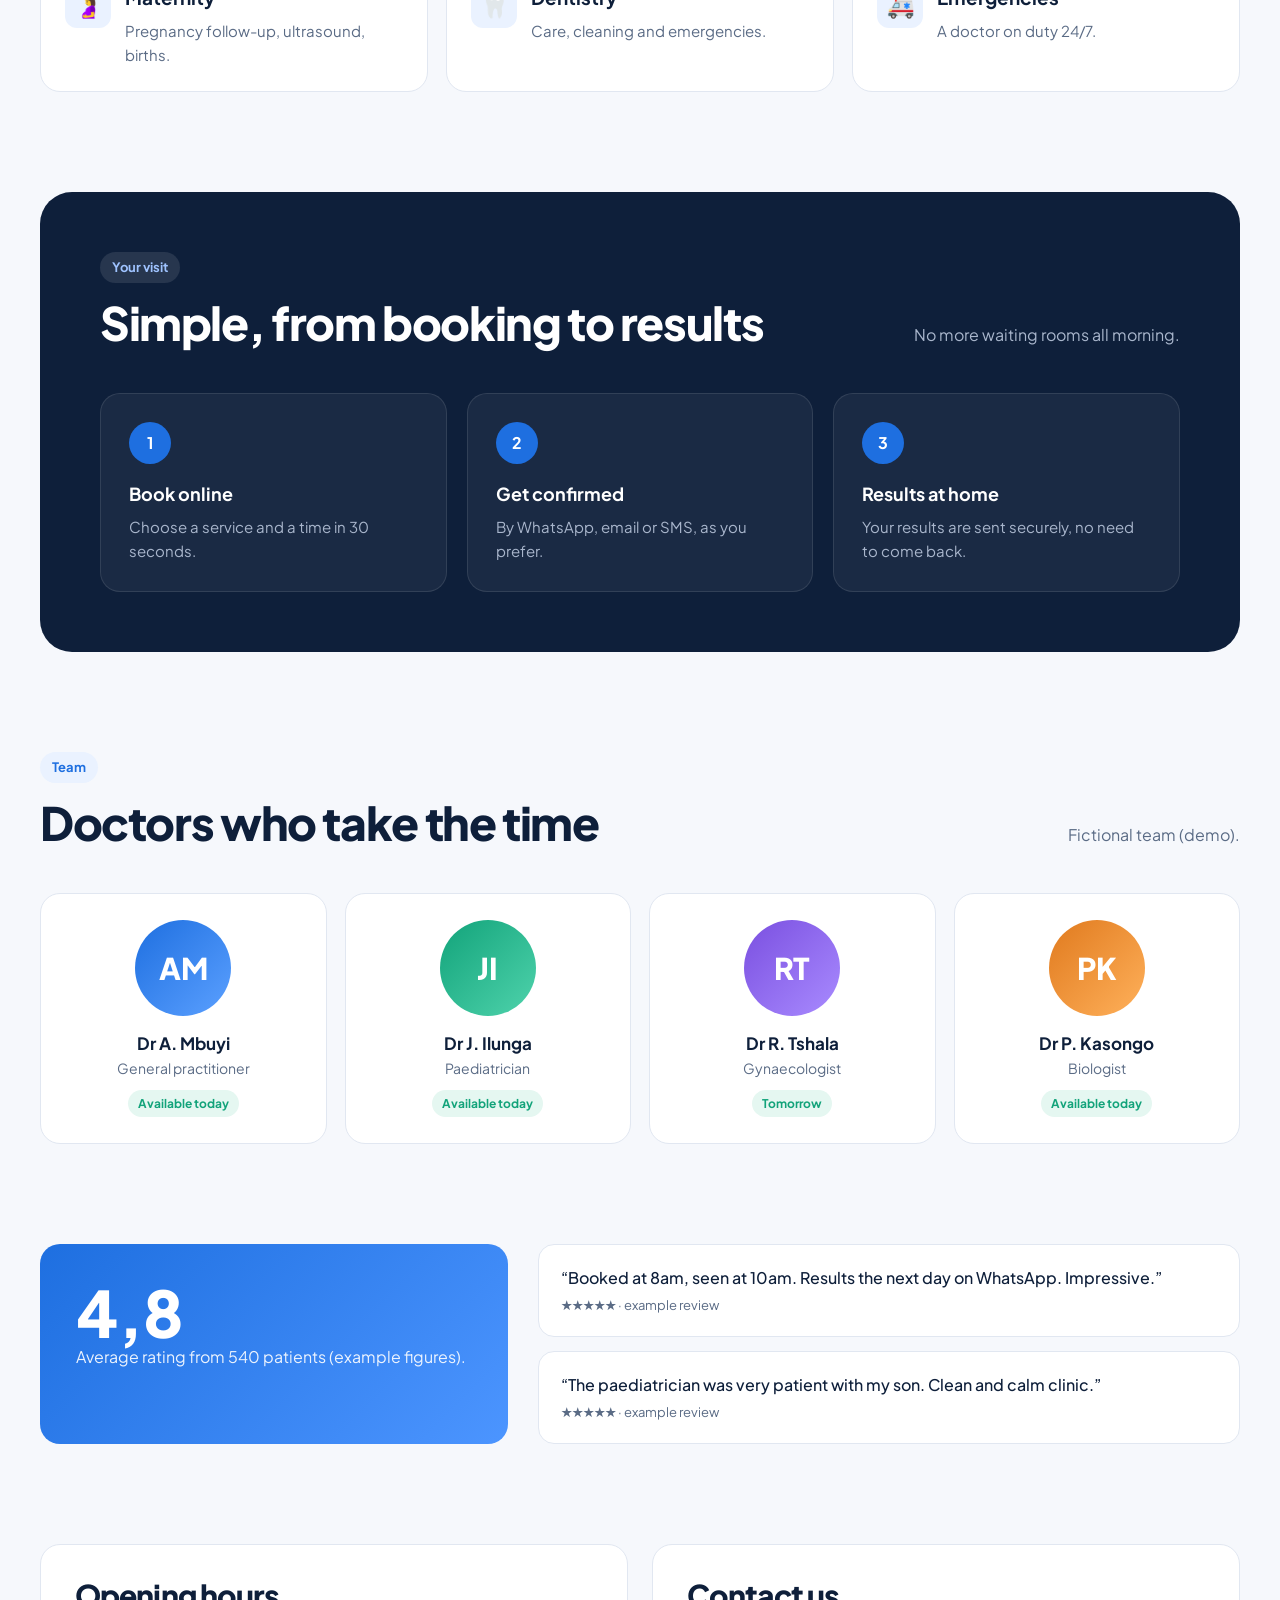
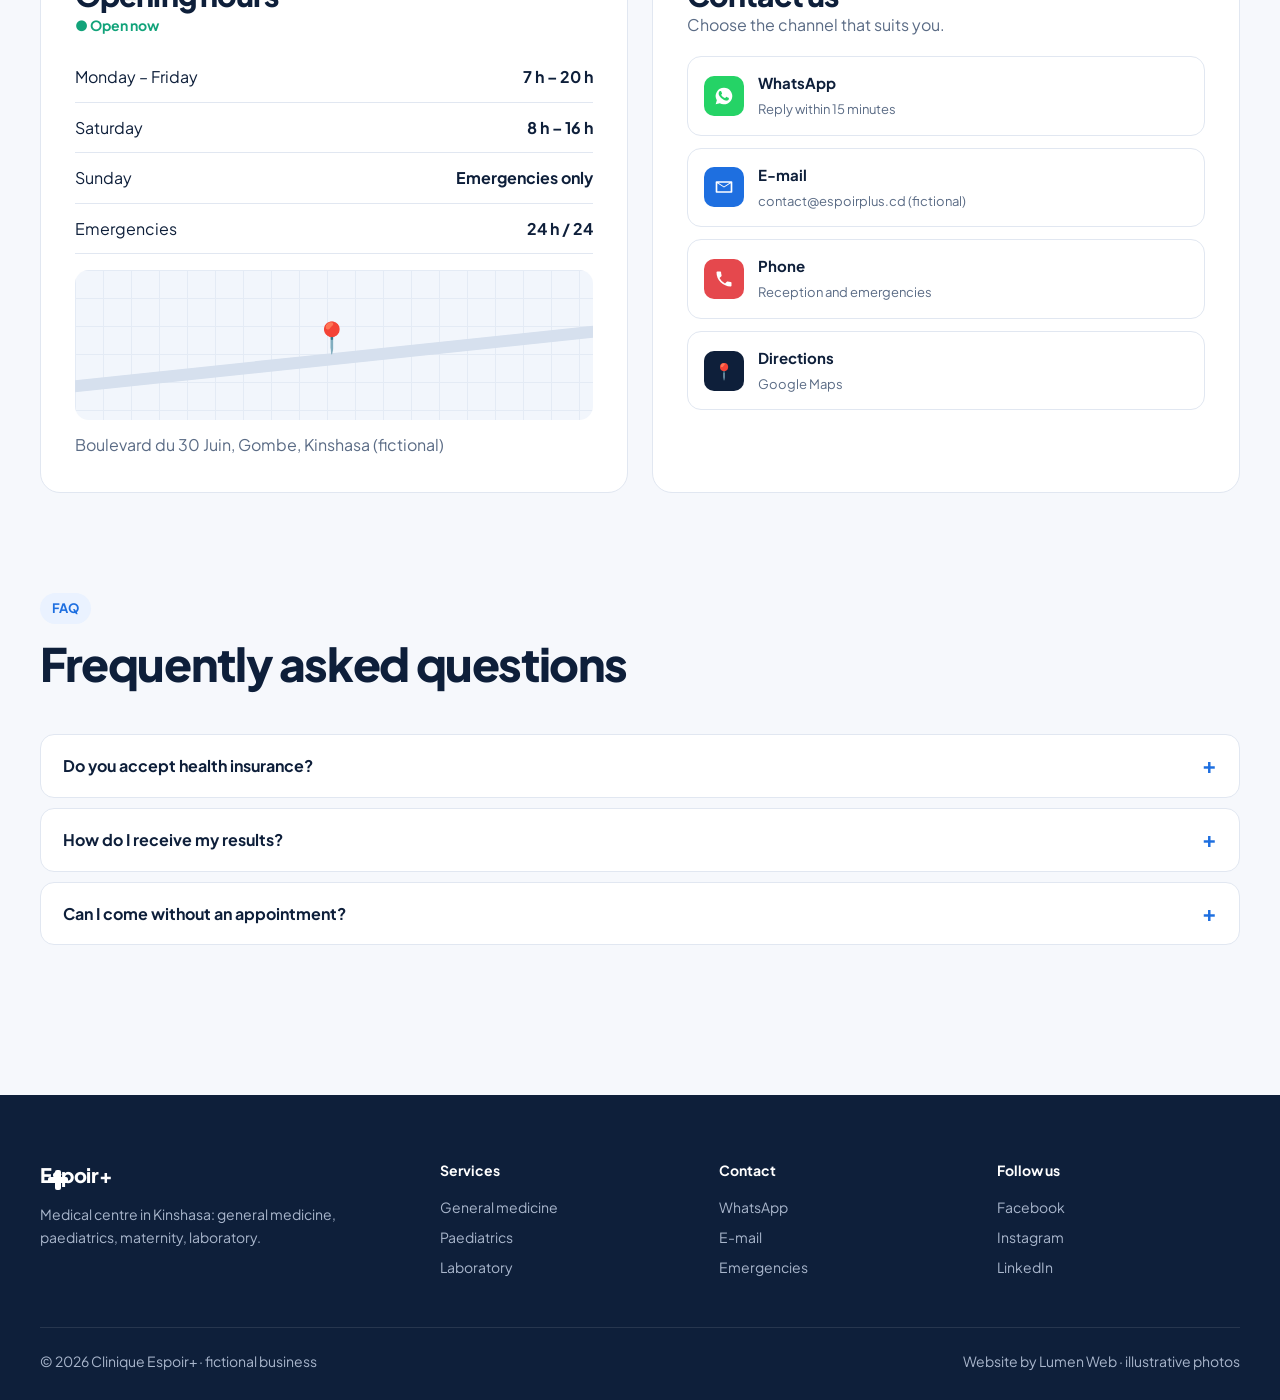
==== commit 02971412: "À propos professionnel, e-mail lumenwebafrica@gmail.com, mentions de l'IA retirées du discours, bout" ====
--- a/demos/clinique/index.html
+++ b/demos/clinique/index.html
@@ -99,7 +99,7 @@
   .pied{display:grid;grid-template-columns:1.5fr 1fr 1fr 1fr;gap:36px;padding-bottom:40px;border-bottom:1px solid rgba(255,255,255,.1)}
   .pied h4{color:#fff;font-size:14px;margin-bottom:14px}.pied a{display:block;margin-bottom:8px}.pied a:hover{color:#fff}.pied .logo{color:#fff;margin-bottom:12px}
   .bas{display:flex;justify-content:space-between;flex-wrap:wrap;gap:10px;padding-top:22px}
-  .wa{position:fixed;right:18px;bottom:18px;width:56px;height:56px;border-radius:50%;background:#25D366;display:grid;place-items:center;z-index:25;box-shadow:0 12px 30px rgba(0,0,0,.25)}.wa svg{width:28px;fill:#fff}
+  .wa{position:fixed;right:18px;bottom:84px;width:56px;height:56px;border-radius:50%;background:#25D366;display:grid;place-items:center;z-index:25;box-shadow:0 12px 30px rgba(0,0,0,.25)}.wa svg{width:28px;fill:#fff}
   .anim .rv{opacity:0;transform:translateY(22px);transition:opacity .7s ease,transform .7s ease}.anim .rv.vu{opacity:1;transform:none}
   @media(max-width:1000px){
     header nav{display:none;position:absolute;top:72px;left:0;right:0;flex-direction:column;gap:0;background:#fff;border-bottom:1px solid var(--filet)}
@@ -210,7 +210,7 @@
     <div><h4>Contact</h4><a href="#" data-contact="whatsapp">WhatsApp</a><a href="#" data-contact="email">E-mail</a><a href="#" data-contact="phone" data-en="Emergencies">Urgences</a></div>
     <div><h4 data-en="Follow us">Suivez-nous</h4><a href="#" data-contact="form">Facebook</a><a href="#" data-contact="form">Instagram</a><a href="#" data-contact="form">LinkedIn</a></div>
   </div>
-  <div class="bas"><span>© 2026 Clinique Espoir+ · <span data-en="fictional business">entreprise fictive</span></span><span data-en="Website by Lumen Web · photos generated by AI">Site créé par Lumen Web · photos générées par IA</span></div>
+  <div class="bas"><span>© 2026 Clinique Espoir+ · <span data-en="fictional business">entreprise fictive</span></span><span data-en="Website by Lumen Web · illustrative photos">Site créé par Lumen Web · photos d'illustration</span></div>
 </div></footer>
 <a class="wa" href="#" data-contact="whatsapp" aria-label="WhatsApp"><svg viewBox="0 0 24 24"><path d="M12 2a10 10 0 0 0-8.6 15.1L2 22l5-1.3A10 10 0 1 0 12 2Zm5.6 14.1c-.2.7-1.4 1.3-2 1.4-.5.1-1.2.1-1.9-.1a17 17 0 0 1-1.7-.6 13.6 13.6 0 0 1-5.2-4.6c-.4-.5-1.2-1.7-1.2-3.2s.8-2.3 1.1-2.6c.3-.3.6-.4.8-.4h.6c.2 0 .4 0 .6.5l.9 2.1c.1.2.1.4 0 .6l-.4.6-.4.5c-.1.1-.3.3-.1.6.2.3.8 1.3 1.7 2.1 1.1 1 2.1 1.3 2.4 1.5.3.1.5.1.7-.1l1-1.2c.2-.3.4-.2.7-.1l2 1c.3.1.5.2.6.3.1.2.1.8-.2 1.5Z"/></svg></a>
 <script src="../demo.js"></script>
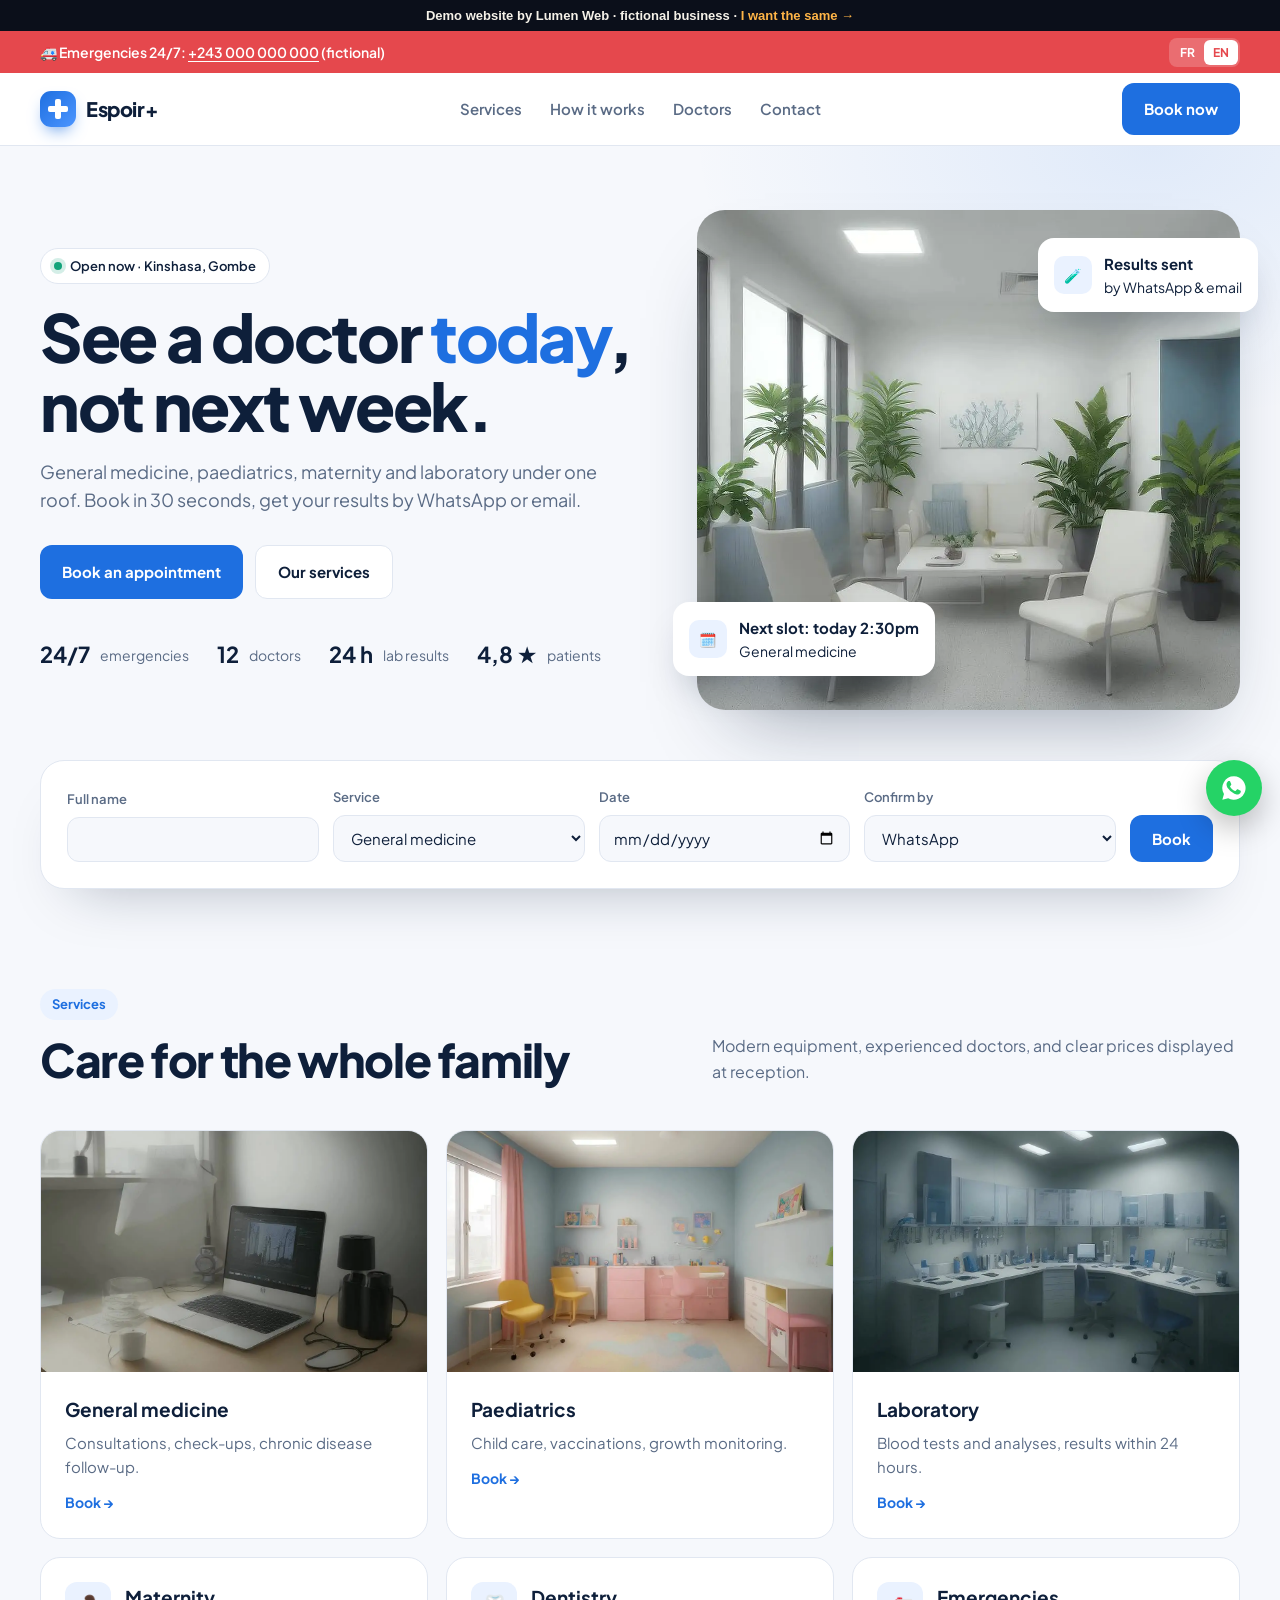
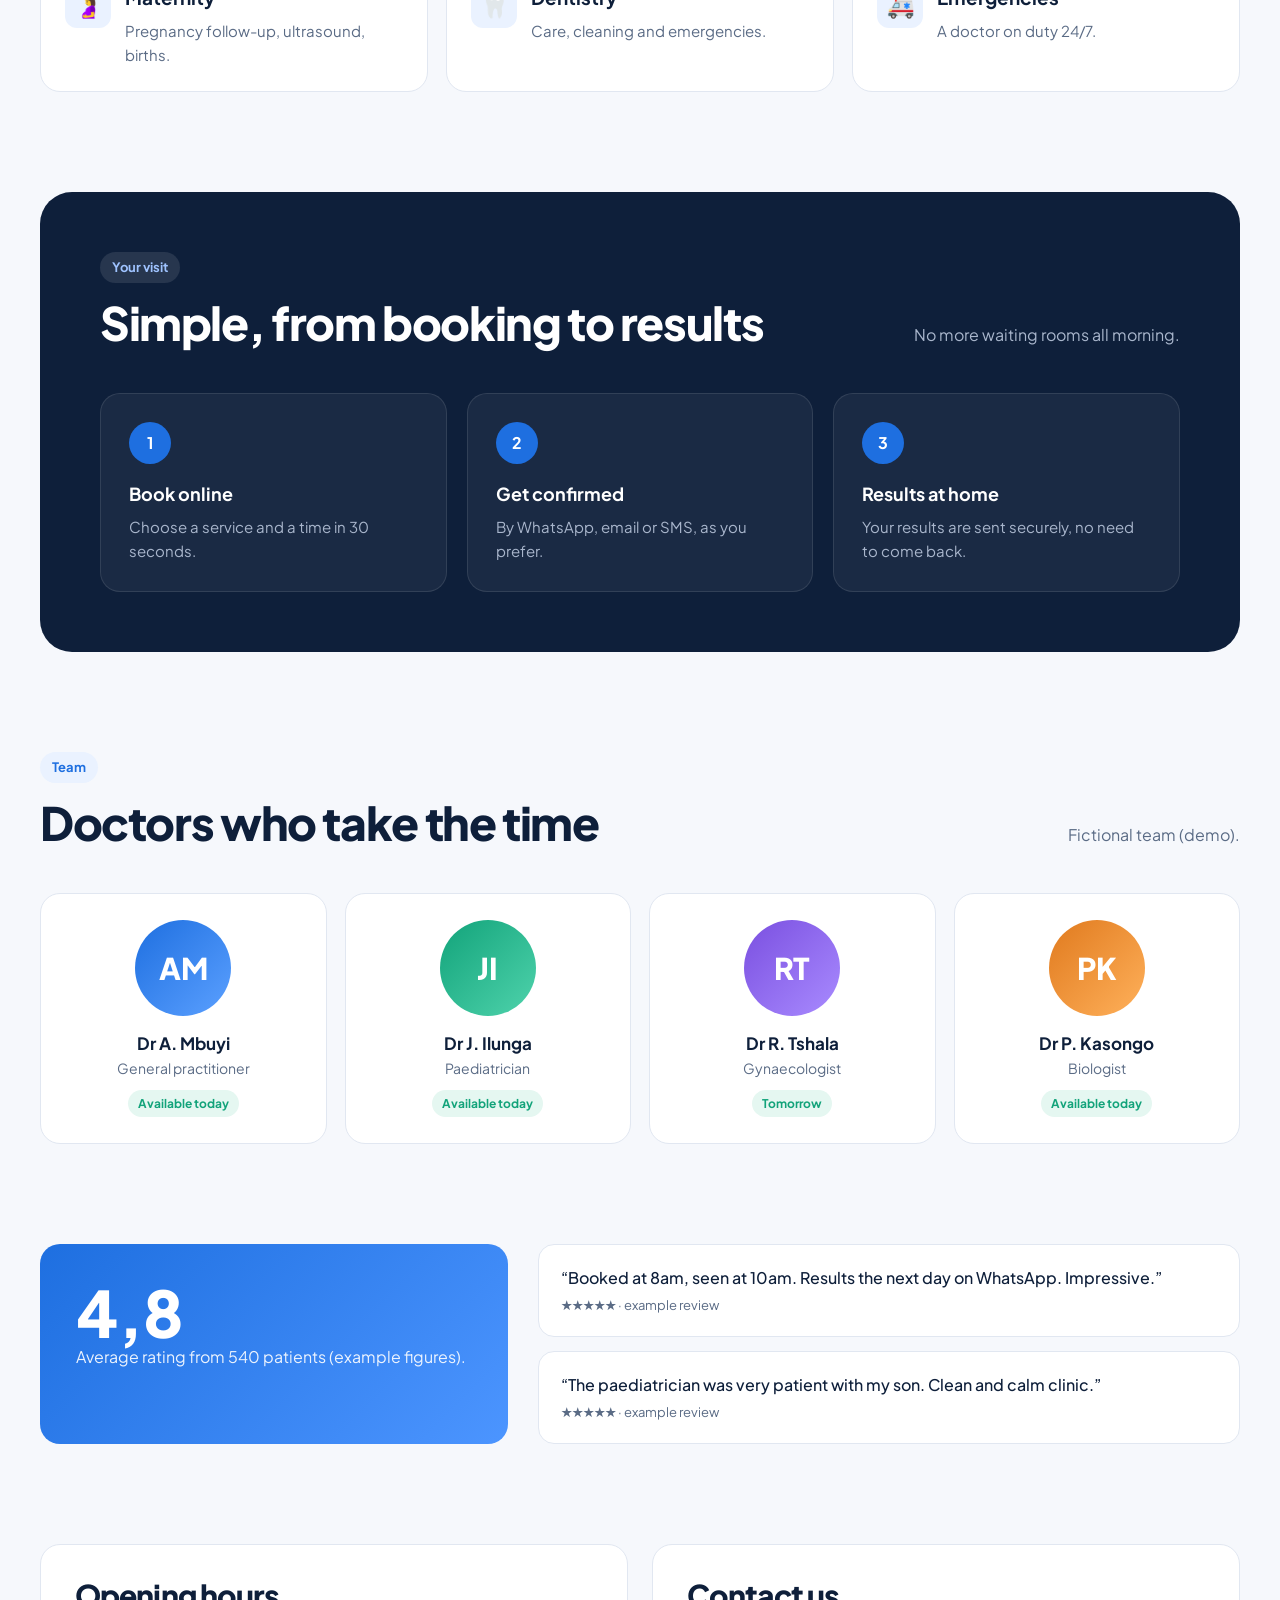
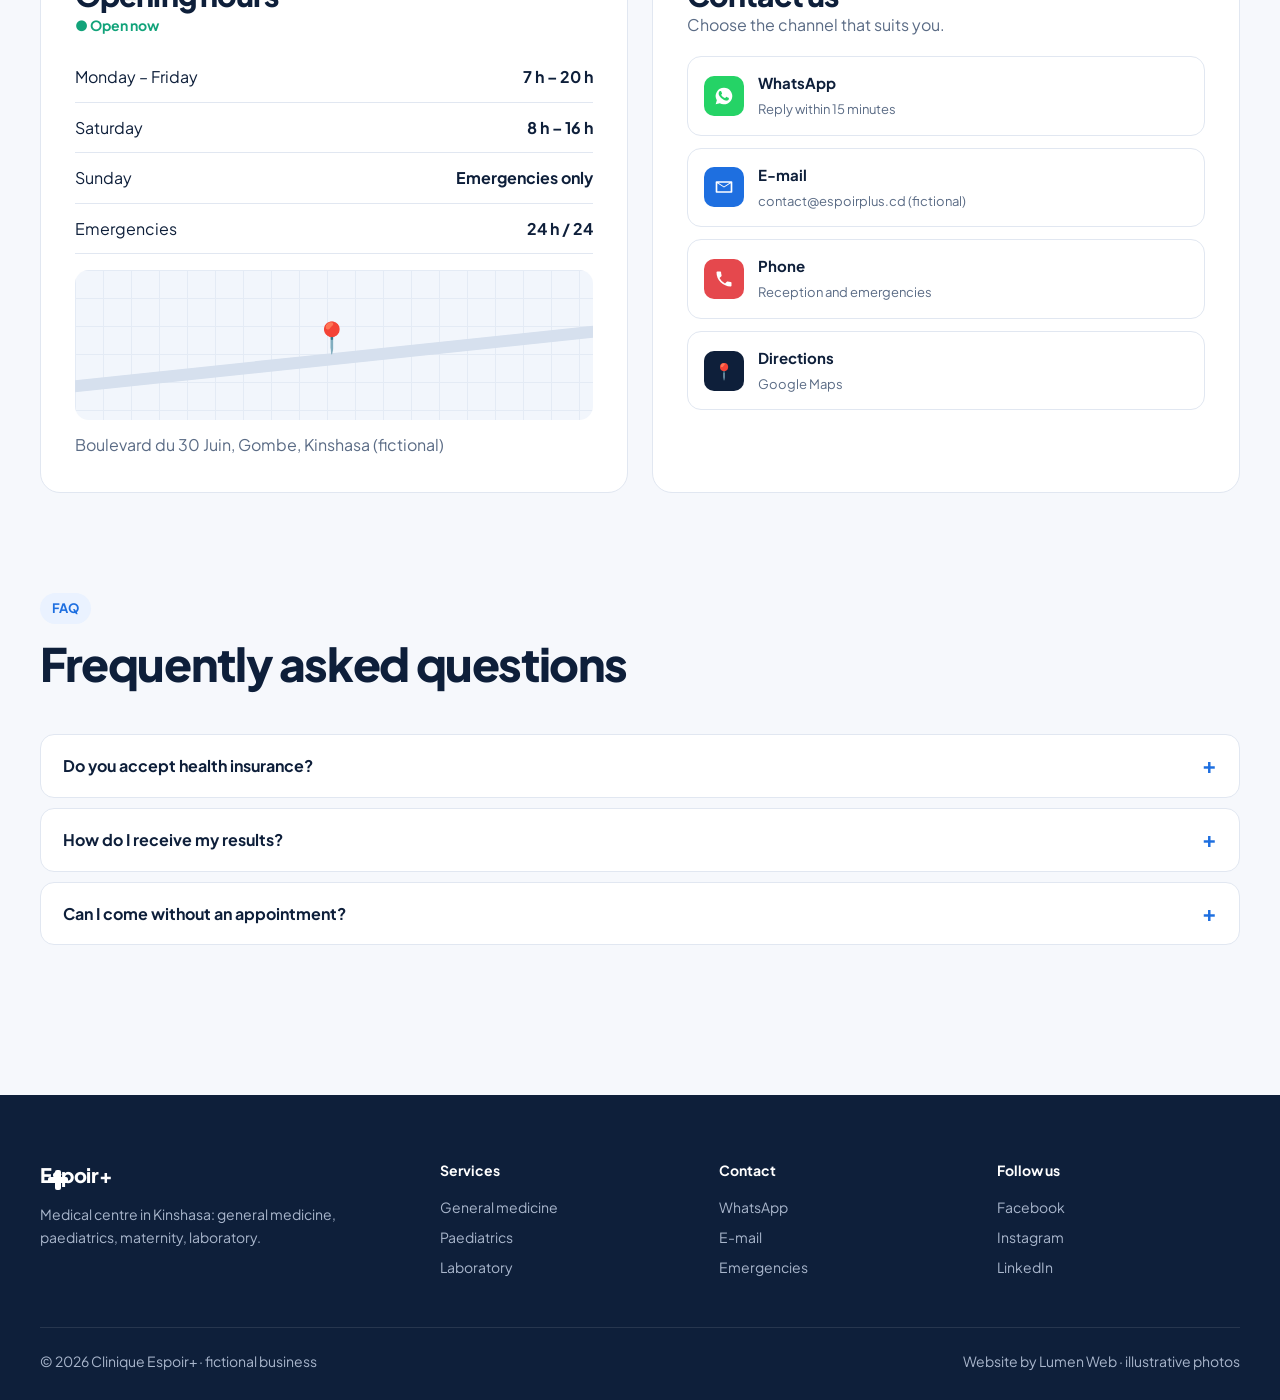
==== commit 6764baf4: "Performance : images WebP redimensionnées, chargement prioritaire du visuel principal, apparitions p" ====
--- a/demos/clinique/index.html
+++ b/demos/clinique/index.html
@@ -6,7 +6,7 @@
 <link rel="icon" href="../../favicon.png">
 <link rel="preconnect" href="https://fonts.googleapis.com"><link rel="preconnect" href="https://fonts.gstatic.com" crossorigin>
 <link href="https://fonts.googleapis.com/css2?family=Plus+Jakarta+Sans:wght@400;500;600;700;800&display=swap" rel="stylesheet">
-<style>
+<style>img{height:auto}
   :root{--bleu:#1E6FE0;--bleu-f:#0F4FB0;--bleu-c:#EAF2FF;--encre:#0E1F3A;--doux:#5A6B85;--fond:#F6F8FC;--rouge:#E5484D;--vert:#12A37A;--filet:#E1E7F1;--r:20px}
   *{margin:0;padding:0;box-sizing:border-box}html{scroll-behavior:smooth}
   body{font-family:'Plus Jakarta Sans',system-ui,sans-serif;background:var(--fond);color:var(--encre);-webkit-font-smoothing:antialiased;line-height:1.6}
@@ -100,7 +100,7 @@
   .pied h4{color:#fff;font-size:14px;margin-bottom:14px}.pied a{display:block;margin-bottom:8px}.pied a:hover{color:#fff}.pied .logo{color:#fff;margin-bottom:12px}
   .bas{display:flex;justify-content:space-between;flex-wrap:wrap;gap:10px;padding-top:22px}
   .wa{position:fixed;right:18px;bottom:84px;width:56px;height:56px;border-radius:50%;background:#25D366;display:grid;place-items:center;z-index:25;box-shadow:0 12px 30px rgba(0,0,0,.25)}.wa svg{width:28px;fill:#fff}
-  .anim .rv{opacity:0;transform:translateY(22px);transition:opacity .7s ease,transform .7s ease}.anim .rv.vu{opacity:1;transform:none}
+  .anim .rv{opacity:0;transform:translateY(14px);transition:opacity .45s ease,transform .45s ease}.anim .rv.vu{opacity:1;transform:none}
   @media(max-width:1000px){
     header nav{display:none;position:absolute;top:72px;left:0;right:0;flex-direction:column;gap:0;background:#fff;border-bottom:1px solid var(--filet)}
     header nav.ouvert{display:flex}header nav a{padding:15px 20px;border-top:1px solid var(--filet)}.burger{display:block}header .btn{display:none}
@@ -127,7 +127,7 @@
     <div class="confiance"><div><b>24/7</b><span data-en="emergencies">urgences</span></div><div><b>12</b><span data-en="doctors">médecins</span></div><div><b>24 h</b><span data-en="lab results">résultats labo</span></div><div><b>4,8 ★</b><span data-en="patients">patients</span></div></div>
   </div>
   <div class="visuel rv">
-    <img src="img/hero.jpg" alt="">
+    <img fetchpriority="high" src="img/hero.webp" srcset="img/hero-720.webp 720w, img/hero.webp 1152w" sizes="100vw" width="1152" height="960" decoding="async" alt="">
     <div class="flottant f1"><i>🗓️</i><div><b data-en="Next slot: today 2:30pm">Prochain créneau : 14 h 30</b><span data-en="General medicine">Médecine générale</span></div></div>
     <div class="flottant f2"><i>🧪</i><div><b data-en="Results sent">Résultats envoyés</b><span data-en="by WhatsApp & email">par WhatsApp & e-mail</span></div></div>
   </div>
@@ -144,9 +144,9 @@
 <section id="services"><div class="bloc">
   <div class="tete rv"><div><span class="sur">Services</span><h2 data-en="Care for the whole family">Des soins pour toute la famille</h2></div><p data-en="Modern equipment, experienced doctors, and clear prices displayed at reception.">Équipements modernes, médecins expérimentés et tarifs affichés clairement à l'accueil.</p></div>
   <div class="services">
-    <article class="serv rv"><img src="img/consult.jpg" alt="" loading="lazy"><div class="txt"><h3 data-en="General medicine">Médecine générale</h3><p data-en="Consultations, check-ups, chronic disease follow-up.">Consultations, bilans de santé, suivi des maladies chroniques.</p><a href="#rdv" data-en="Book →">Prendre RDV →</a></div></article>
-    <article class="serv rv"><img src="img/pediatrie.jpg" alt="" loading="lazy"><div class="txt"><h3 data-en="Paediatrics">Pédiatrie</h3><p data-en="Child care, vaccinations, growth monitoring.">Soins des enfants, vaccinations, suivi de croissance.</p><a href="#rdv" data-en="Book →">Prendre RDV →</a></div></article>
-    <article class="serv rv"><img src="img/labo.jpg" alt="" loading="lazy"><div class="txt"><h3 data-en="Laboratory">Laboratoire</h3><p data-en="Blood tests and analyses, results within 24 hours.">Prises de sang et analyses, résultats en 24 heures.</p><a href="#rdv" data-en="Book →">Prendre RDV →</a></div></article>
+    <article class="serv rv"><img src="img/consult.webp" srcset="img/consult-720.webp 720w, img/consult.webp 1152w" sizes="(max-width:760px) 100vw, 60vw" width="1152" height="864" decoding="async" alt="" loading="lazy"><div class="txt"><h3 data-en="General medicine">Médecine générale</h3><p data-en="Consultations, check-ups, chronic disease follow-up.">Consultations, bilans de santé, suivi des maladies chroniques.</p><a href="#rdv" data-en="Book →">Prendre RDV →</a></div></article>
+    <article class="serv rv"><img src="img/pediatrie.webp" srcset="img/pediatrie-720.webp 720w, img/pediatrie.webp 1152w" sizes="(max-width:760px) 100vw, 60vw" width="1152" height="864" decoding="async" alt="" loading="lazy"><div class="txt"><h3 data-en="Paediatrics">Pédiatrie</h3><p data-en="Child care, vaccinations, growth monitoring.">Soins des enfants, vaccinations, suivi de croissance.</p><a href="#rdv" data-en="Book →">Prendre RDV →</a></div></article>
+    <article class="serv rv"><img src="img/labo.webp" srcset="img/labo-720.webp 720w, img/labo.webp 1152w" sizes="(max-width:760px) 100vw, 60vw" width="1152" height="864" decoding="async" alt="" loading="lazy"><div class="txt"><h3 data-en="Laboratory">Laboratoire</h3><p data-en="Blood tests and analyses, results within 24 hours.">Prises de sang et analyses, résultats en 24 heures.</p><a href="#rdv" data-en="Book →">Prendre RDV →</a></div></article>
     <article class="serv mini rv"><i>🤰</i><div><h3 data-en="Maternity">Maternité</h3><p data-en="Pregnancy follow-up, ultrasound, births.">Suivi de grossesse, échographies, accouchements.</p></div></article>
     <article class="serv mini rv"><i>🦷</i><div><h3 data-en="Dentistry">Dentaire</h3><p data-en="Care, cleaning and emergencies.">Soins, détartrage et urgences.</p></div></article>
     <article class="serv mini rv"><i>🚑</i><div><h3 data-en="Emergencies">Urgences</h3><p data-en="A doctor on duty 24/7.">Un médecin de garde 24 h / 24.</p></div></article>
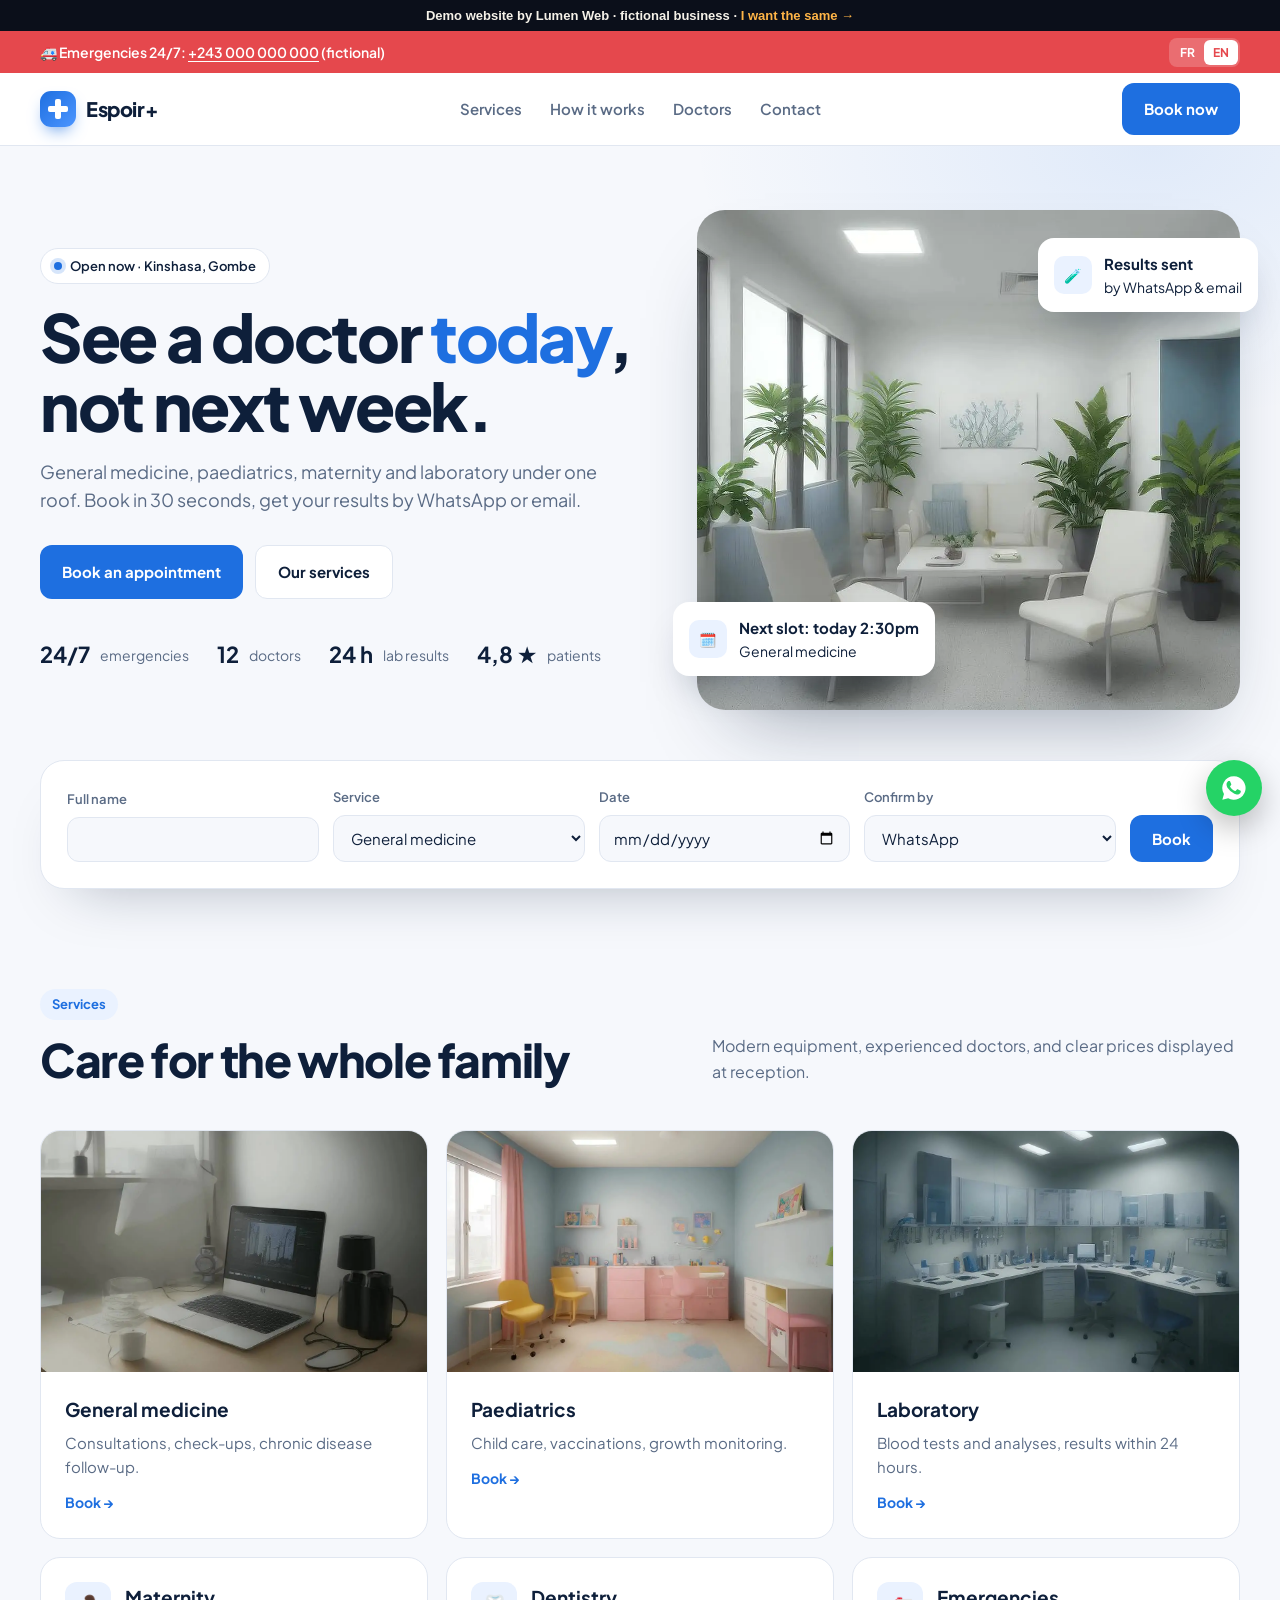
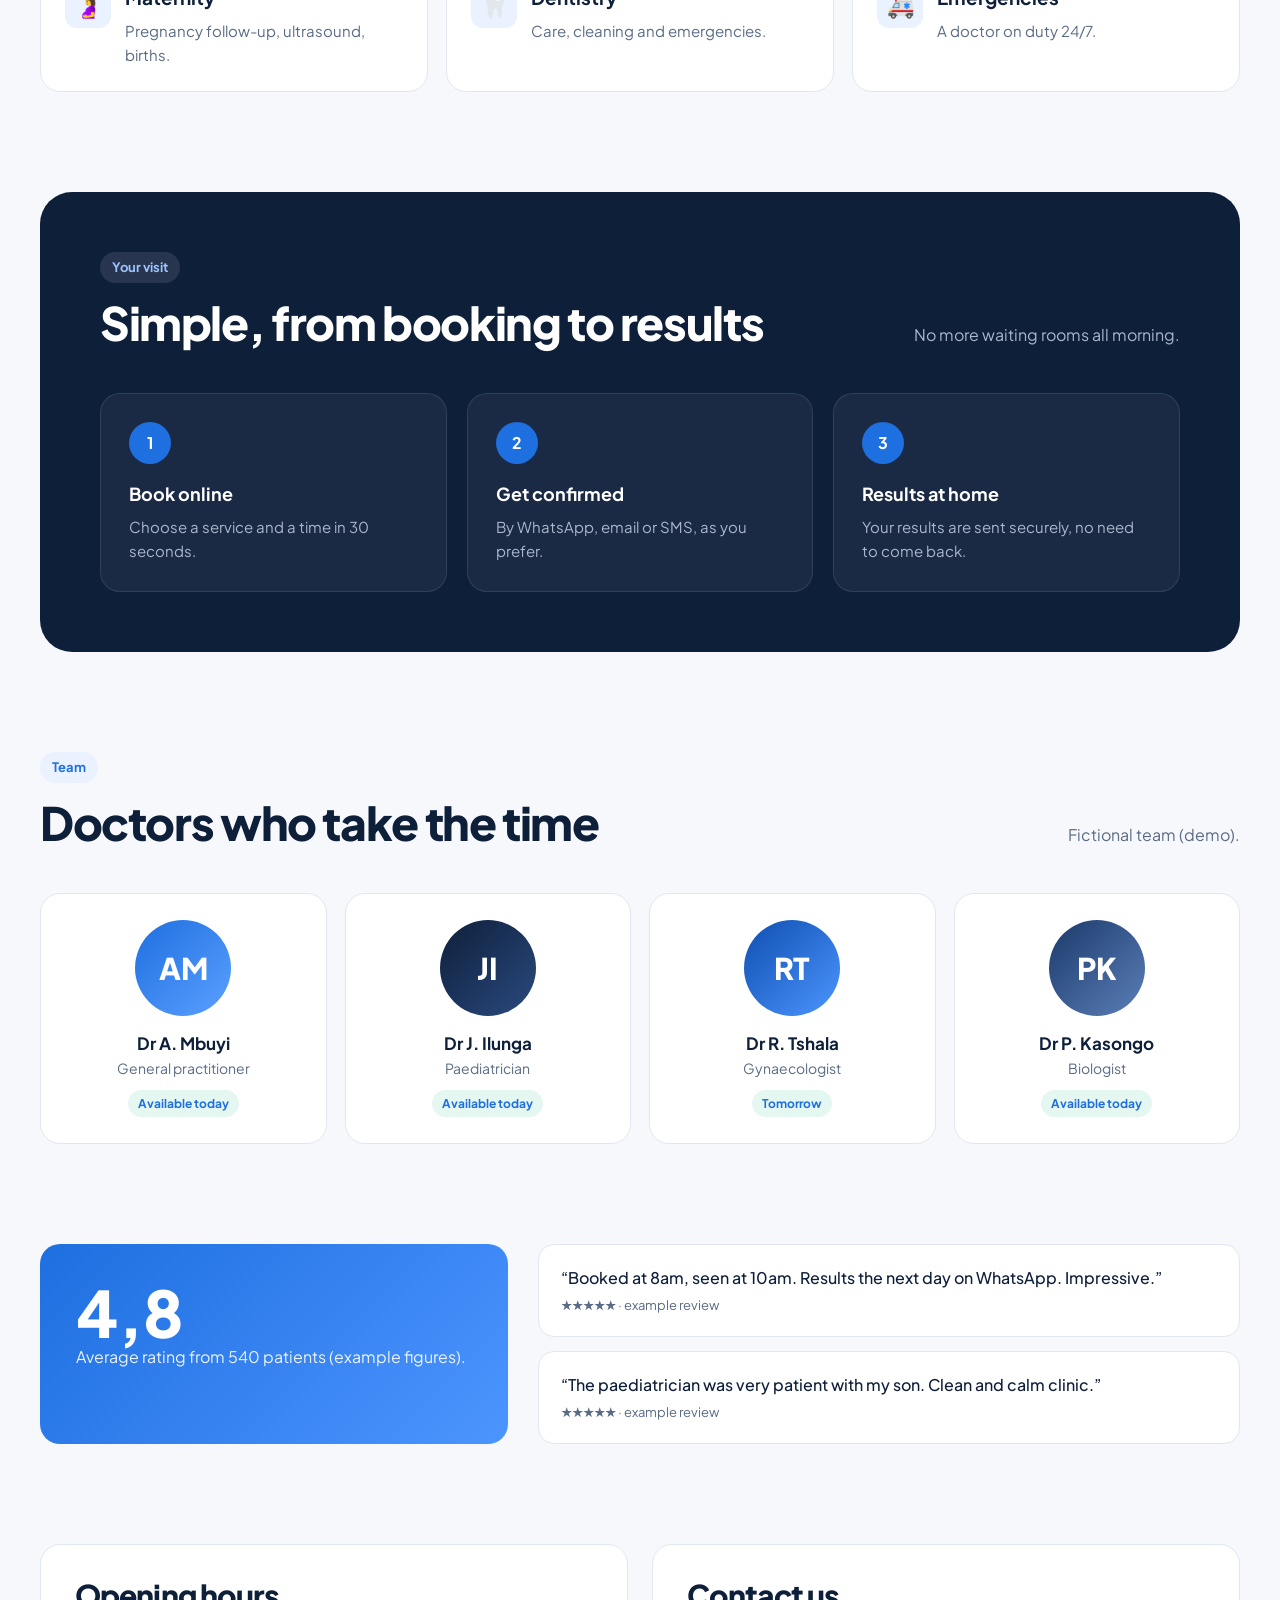
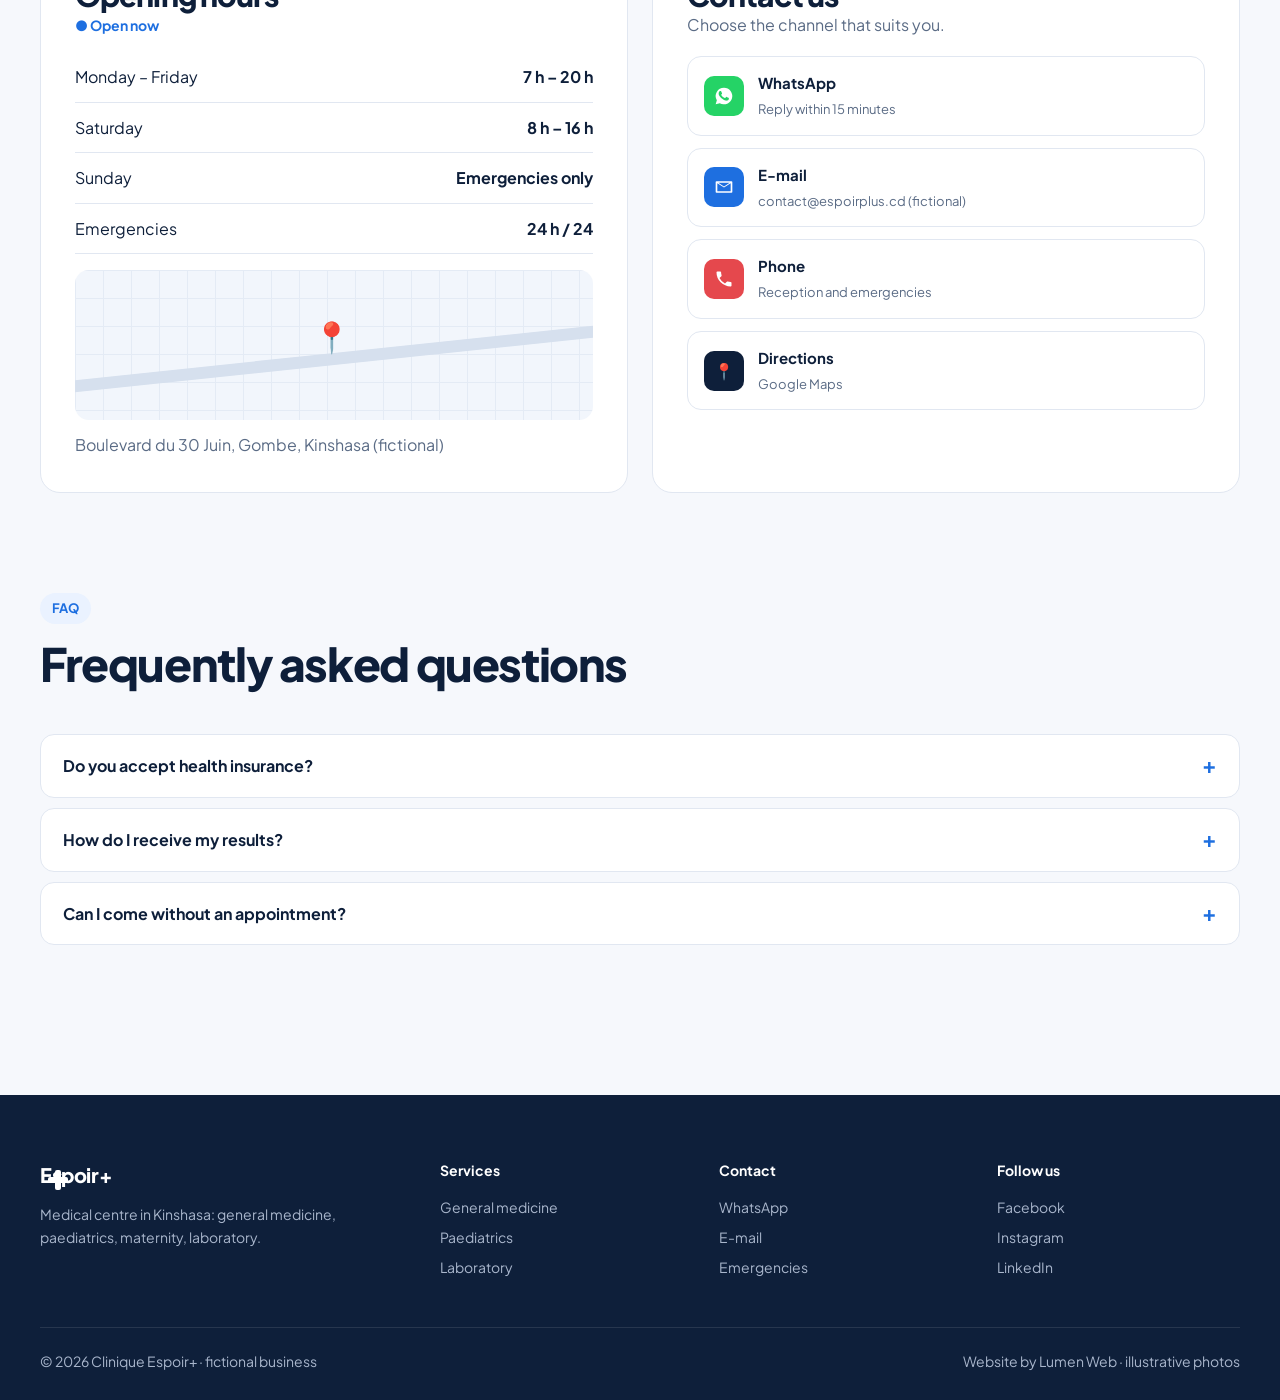
==== commit 1f22f8d6: "Démos en bleu marine (règle 60-30-10) : restaurant marine + or, hôtel crème + marine + cuivre, clini" ====
--- a/demos/clinique/index.html
+++ b/demos/clinique/index.html
@@ -7,7 +7,7 @@
 <link rel="preconnect" href="https://fonts.googleapis.com"><link rel="preconnect" href="https://fonts.gstatic.com" crossorigin>
 <link href="https://fonts.googleapis.com/css2?family=Plus+Jakarta+Sans:wght@400;500;600;700;800&display=swap" rel="stylesheet">
 <style>img{height:auto}
-  :root{--bleu:#1E6FE0;--bleu-f:#0F4FB0;--bleu-c:#EAF2FF;--encre:#0E1F3A;--doux:#5A6B85;--fond:#F6F8FC;--rouge:#E5484D;--vert:#12A37A;--filet:#E1E7F1;--r:20px}
+  :root{--bleu:#1E6FE0;--bleu-f:#0F4FB0;--bleu-c:#EAF2FF;--encre:#0E1F3A;--doux:#5A6B85;--fond:#F6F8FC;--rouge:#E5484D;--vert:#1E6FE0;--filet:#E1E7F1;--r:20px}
   *{margin:0;padding:0;box-sizing:border-box}html{scroll-behavior:smooth}
   body{font-family:'Plus Jakarta Sans',system-ui,sans-serif;background:var(--fond);color:var(--encre);-webkit-font-smoothing:antialiased;line-height:1.6}
   a{color:inherit;text-decoration:none}img{display:block;max-width:100%}button,input,select,textarea{font-family:inherit}
@@ -32,7 +32,7 @@
   .hero{padding:64px 0 90px;background:radial-gradient(60% 70% at 90% 0%,rgba(30,111,224,.10),transparent 60%)}
   .hero .bloc{display:grid;grid-template-columns:1.05fr .95fr;gap:56px;align-items:center}
   .puce{display:inline-flex;gap:8px;align-items:center;background:#fff;border:1px solid var(--filet);color:var(--encre);font-weight:600;font-size:13px;padding:7px 13px;border-radius:999px}
-  .puce::before{content:"";width:8px;height:8px;border-radius:50%;background:var(--vert);box-shadow:0 0 0 4px rgba(18,163,122,.18)}
+  .puce::before{content:"";width:8px;height:8px;border-radius:50%;background:var(--vert);box-shadow:0 0 0 4px rgba(30,111,224,.18)}
   h1{font-weight:800;font-size:clamp(40px,5.4vw,66px);line-height:1.04;letter-spacing:-.035em;margin:18px 0}h1 span{color:var(--bleu)}
   .hero p{color:var(--doux);font-size:18px;max-width:48ch}
   .hero .actions{display:flex;gap:12px;margin-top:30px;flex-wrap:wrap}
@@ -166,9 +166,9 @@
   <div class="tete rv"><div><span class="sur" data-en="Team">Équipe</span><h2 data-en="Doctors who take the time">Des médecins qui prennent le temps</h2></div><p data-en="Fictional team (demo).">Équipe fictive (démonstration).</p></div>
   <div class="medecins">
     <div class="doc rv"><div class="av" style="--c:linear-gradient(135deg,#1E6FE0,#5BA0FF)">AM</div><h3>Dr A. Mbuyi</h3><p data-en="General practitioner">Médecin généraliste</p><small data-en="Available today">Disponible aujourd'hui</small></div>
-    <div class="doc rv"><div class="av" style="--c:linear-gradient(135deg,#12A37A,#4FD3AC)">JI</div><h3>Dr J. Ilunga</h3><p data-en="Paediatrician">Pédiatre</p><small data-en="Available today">Disponible aujourd'hui</small></div>
-    <div class="doc rv"><div class="av" style="--c:linear-gradient(135deg,#7A4FE0,#A98BFF)">RT</div><h3>Dr R. Tshala</h3><p data-en="Gynaecologist">Gynécologue</p><small data-en="Tomorrow">Demain</small></div>
-    <div class="doc rv"><div class="av" style="--c:linear-gradient(135deg,#E07A1E,#FFB15B)">PK</div><h3>Dr P. Kasongo</h3><p data-en="Biologist">Biologiste</p><small data-en="Available today">Disponible aujourd'hui</small></div>
+    <div class="doc rv"><div class="av" style="--c:linear-gradient(135deg,#0E1F3A,#2A4A7F)">JI</div><h3>Dr J. Ilunga</h3><p data-en="Paediatrician">Pédiatre</p><small data-en="Available today">Disponible aujourd'hui</small></div>
+    <div class="doc rv"><div class="av" style="--c:linear-gradient(135deg,#0F4FB0,#4C95FF)">RT</div><h3>Dr R. Tshala</h3><p data-en="Gynaecologist">Gynécologue</p><small data-en="Tomorrow">Demain</small></div>
+    <div class="doc rv"><div class="av" style="--c:linear-gradient(135deg,#1B3A6B,#5B7FB8)">PK</div><h3>Dr P. Kasongo</h3><p data-en="Biologist">Biologiste</p><small data-en="Available today">Disponible aujourd'hui</small></div>
   </div>
 </div></section>
 
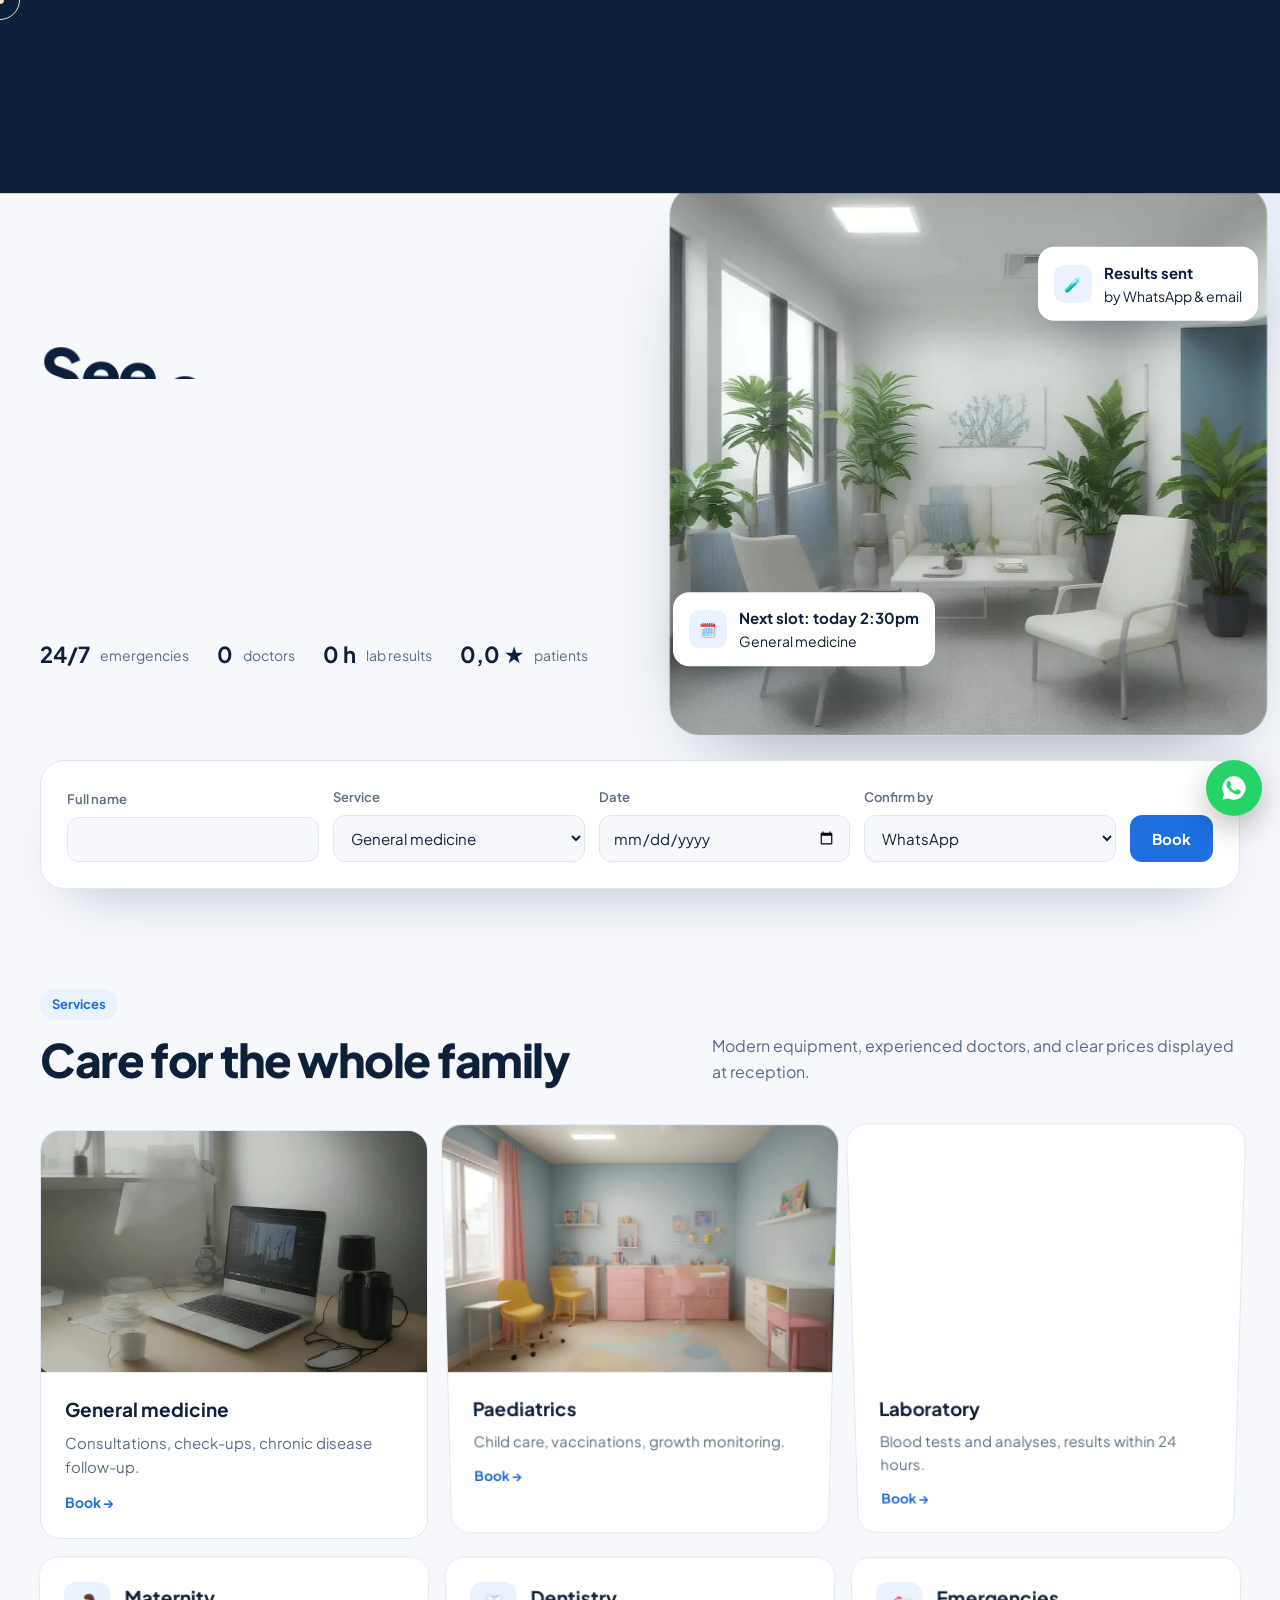
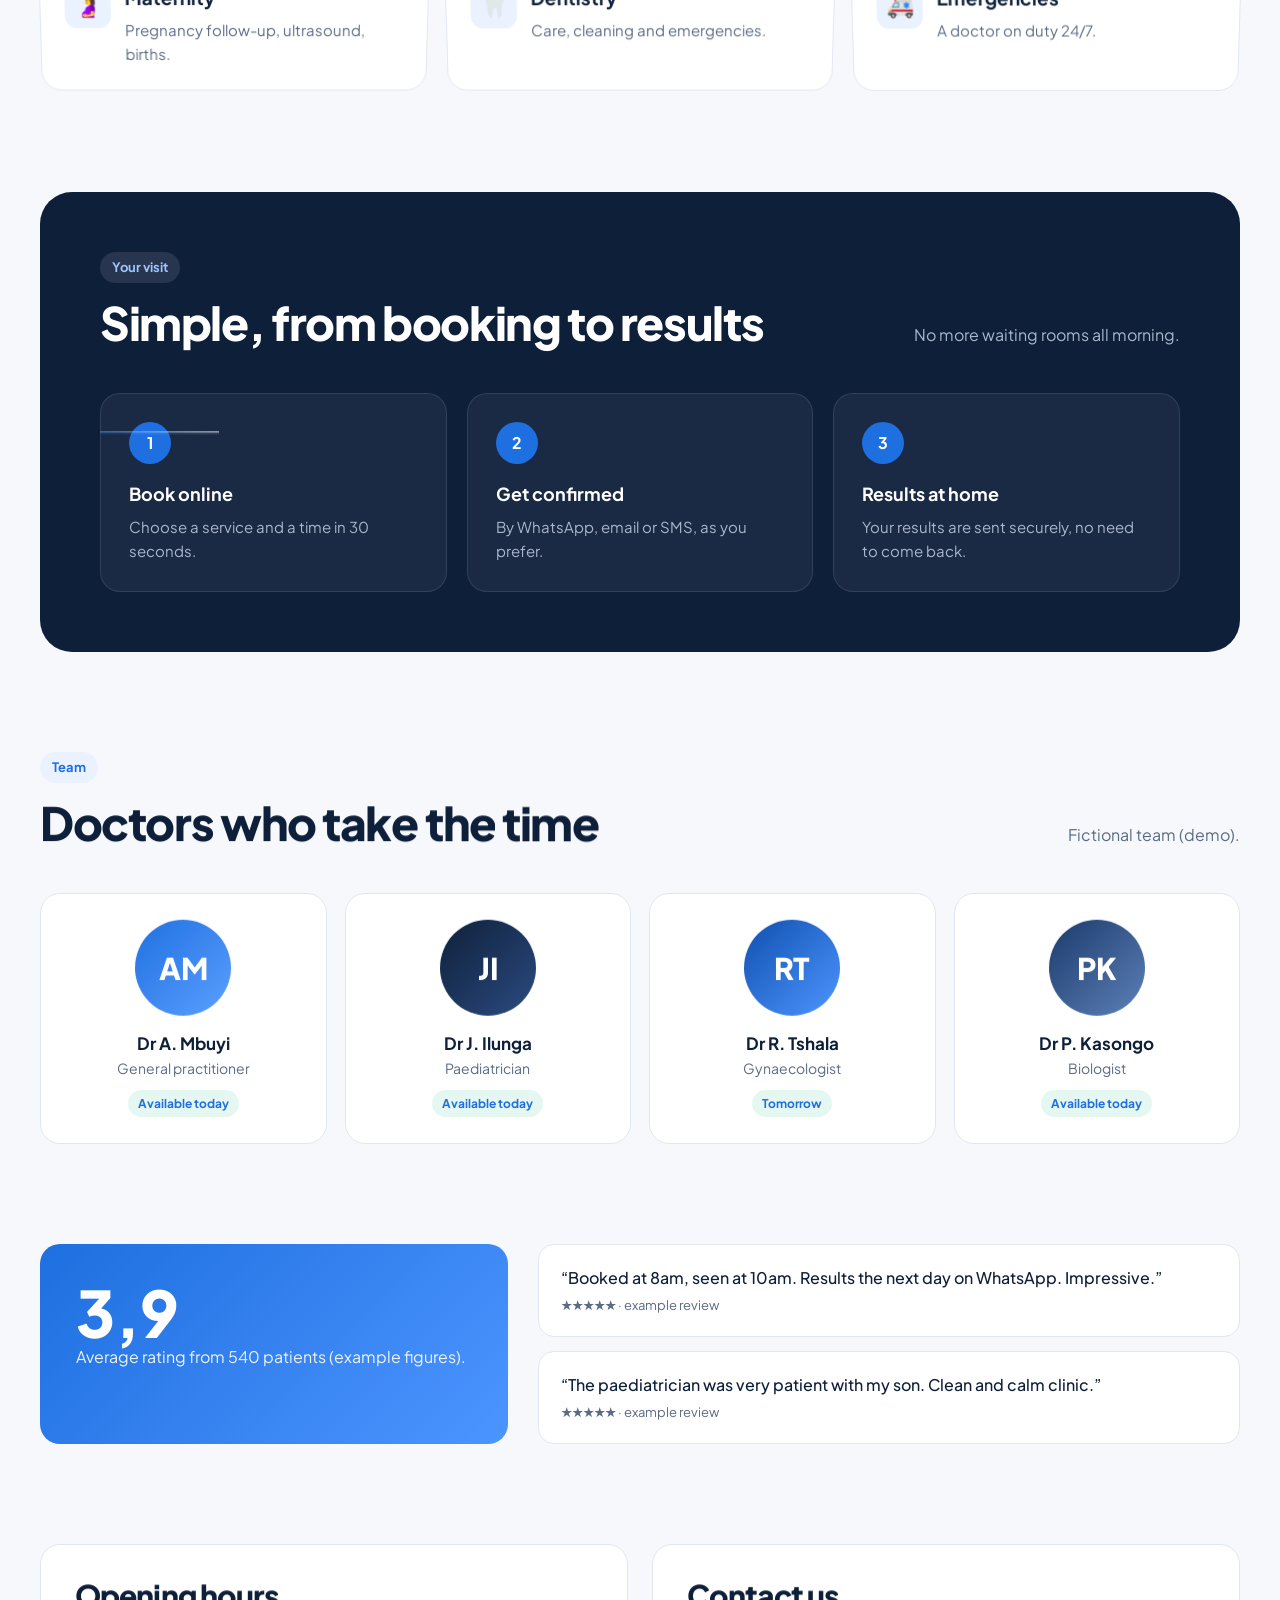
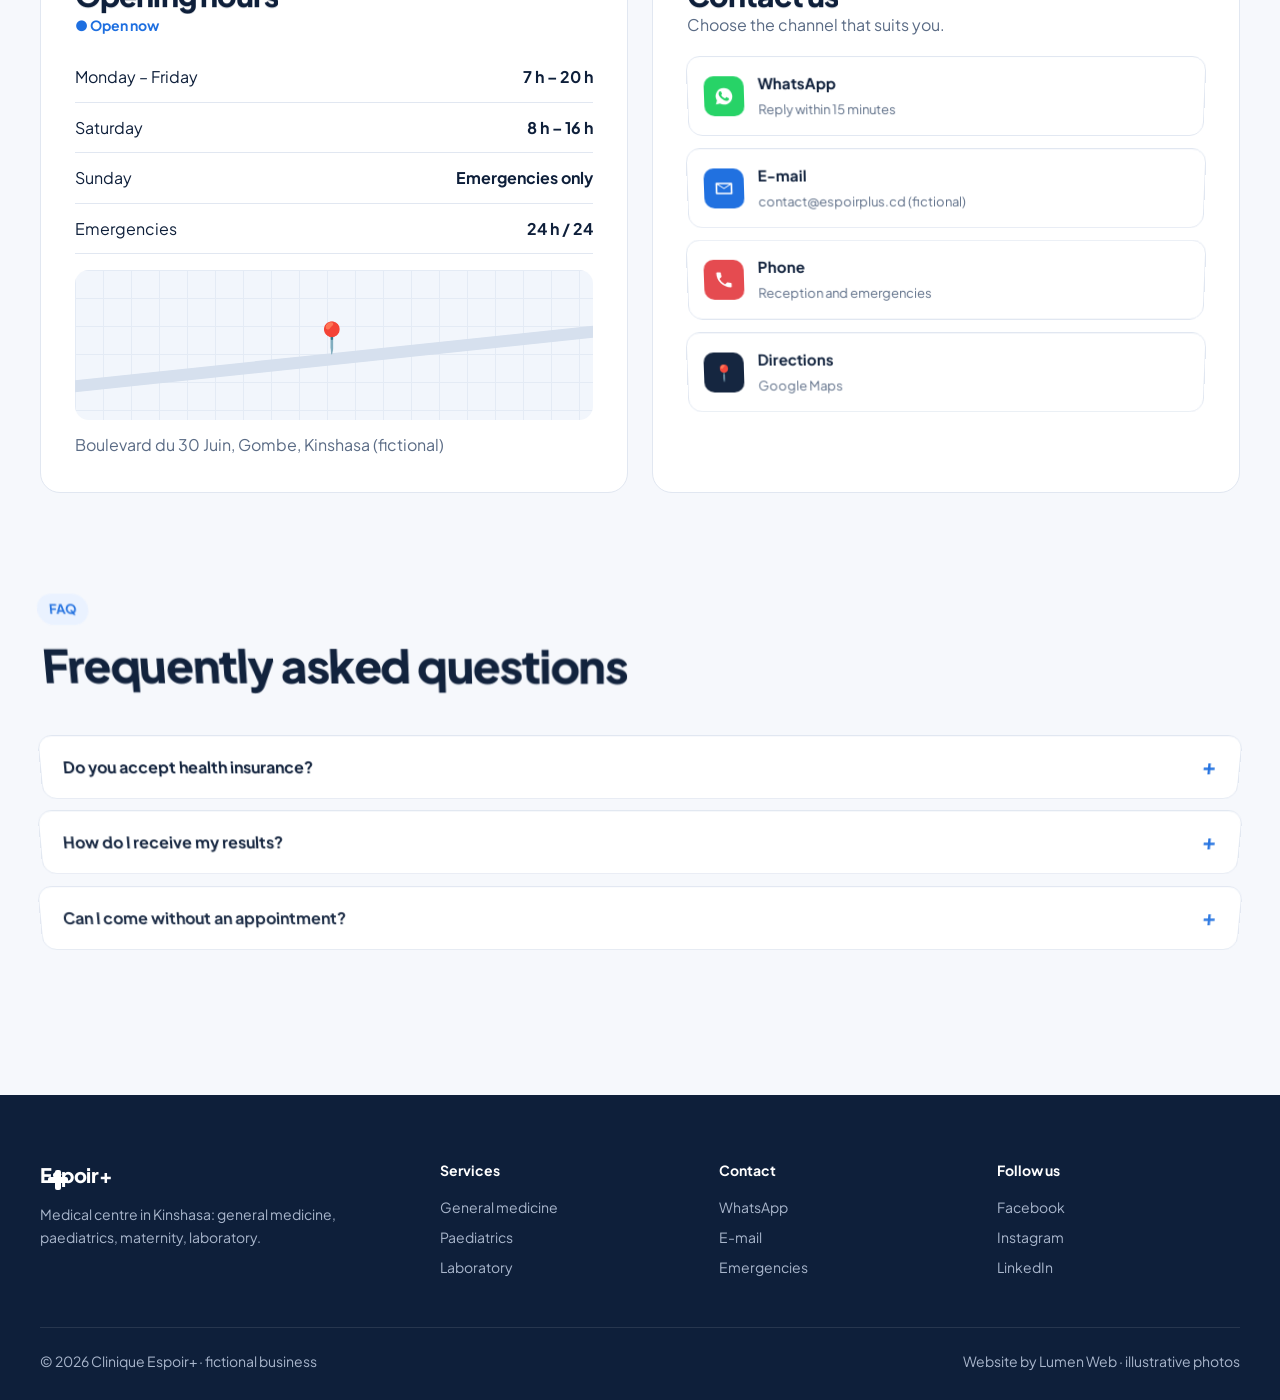
==== commit 82af1634: "Démos niveau 2027 : intro de marque, titres mot par mot, photos dévoilées, parallaxe, défilement flu" ====
--- a/demos/clinique/index.html
+++ b/demos/clinique/index.html
@@ -124,7 +124,7 @@
     <h1 data-en="See a doctor <span>today</span>, not next week.">Voir un médecin <span>aujourd'hui</span>, pas la semaine prochaine.</h1>
     <p data-en="General medicine, paediatrics, maternity and laboratory under one roof. Book in 30 seconds, get your results by WhatsApp or email.">Médecine générale, pédiatrie, maternité et laboratoire sous le même toit. Rendez-vous en 30 secondes, résultats par WhatsApp ou par e-mail.</p>
     <div class="actions"><a class="btn" href="#rdv" data-en="Book an appointment">Prendre rendez-vous</a><a class="btn blanc" href="#services" data-en="Our services">Nos services</a></div>
-    <div class="confiance"><div><b>24/7</b><span data-en="emergencies">urgences</span></div><div><b>12</b><span data-en="doctors">médecins</span></div><div><b>24 h</b><span data-en="lab results">résultats labo</span></div><div><b>4,8 ★</b><span data-en="patients">patients</span></div></div>
+    <div class="confiance"><div><b>24/7</b><span data-en="emergencies">urgences</span></div><div><b data-compte>12</b><span data-en="doctors">médecins</span></div><div><b data-compte>24 h</b><span data-en="lab results">résultats labo</span></div><div><b data-compte>4,8 ★</b><span data-en="patients">patients</span></div></div>
   </div>
   <div class="visuel rv">
     <img fetchpriority="high" src="img/hero.webp" srcset="img/hero-720.webp 720w, img/hero.webp 1152w" sizes="100vw" width="1152" height="960" decoding="async" alt="">
@@ -173,7 +173,7 @@
 </div></section>
 
 <section style="padding-top:0"><div class="bloc avis">
-  <div class="note-globale rv"><b>4,8</b><p data-en="Average rating from 540 patients (example figures).">Note moyenne de 540 patients (chiffres d'exemple).</p></div>
+  <div class="note-globale rv"><b data-compte>4,8</b><p data-en="Average rating from 540 patients (example figures).">Note moyenne de 540 patients (chiffres d'exemple).</p></div>
   <div class="avis-liste">
     <div class="rv"><q data-en="Booked at 8am, seen at 10am. Results the next day on WhatsApp. Impressive.">Réservé à 8 h, reçu à 10 h. Résultats le lendemain sur WhatsApp. Impressionnant.</q><small>★★★★★ · <span data-en="example review">avis d'exemple</span></small></div>
     <div class="rv"><q data-en="The paediatrician was very patient with my son. Clean and calm clinic.">Le pédiatre a été très patient avec mon fils. Clinique propre et calme.</q><small>★★★★★ · <span data-en="example review">avis d'exemple</span></small></div>
@@ -214,4 +214,6 @@
 </div></footer>
 <a class="wa" href="#" data-contact="whatsapp" aria-label="WhatsApp"><svg viewBox="0 0 24 24"><path d="M12 2a10 10 0 0 0-8.6 15.1L2 22l5-1.3A10 10 0 1 0 12 2Zm5.6 14.1c-.2.7-1.4 1.3-2 1.4-.5.1-1.2.1-1.9-.1a17 17 0 0 1-1.7-.6 13.6 13.6 0 0 1-5.2-4.6c-.4-.5-1.2-1.7-1.2-3.2s.8-2.3 1.1-2.6c.3-.3.6-.4.8-.4h.6c.2 0 .4 0 .6.5l.9 2.1c.1.2.1.4 0 .6l-.4.6-.4.5c-.1.1-.3.3-.1.6.2.3.8 1.3 1.7 2.1 1.1 1 2.1 1.3 2.4 1.5.3.1.5.1.7-.1l1-1.2c.2-.3.4-.2.7-.1l2 1c.3.1.5.2.6.3.1.2.1.8-.2 1.5Z"/></svg></a>
 <script src="../demo.js"></script>
+<script>window.ANIM={marque:"Espoir+",fond:"#0E1F3A",texte:"#FFFFFF",accent:"#1E6FE0",police:"'Plus Jakarta Sans',system-ui,sans-serif",signature:"clinique"};</script>
+<script src="../vendor/gsap.min.js"></script><script src="../vendor/ScrollTrigger.min.js"></script><script src="../vendor/lenis.min.js"></script><script src="../anim.js"></script>
 </body></html>
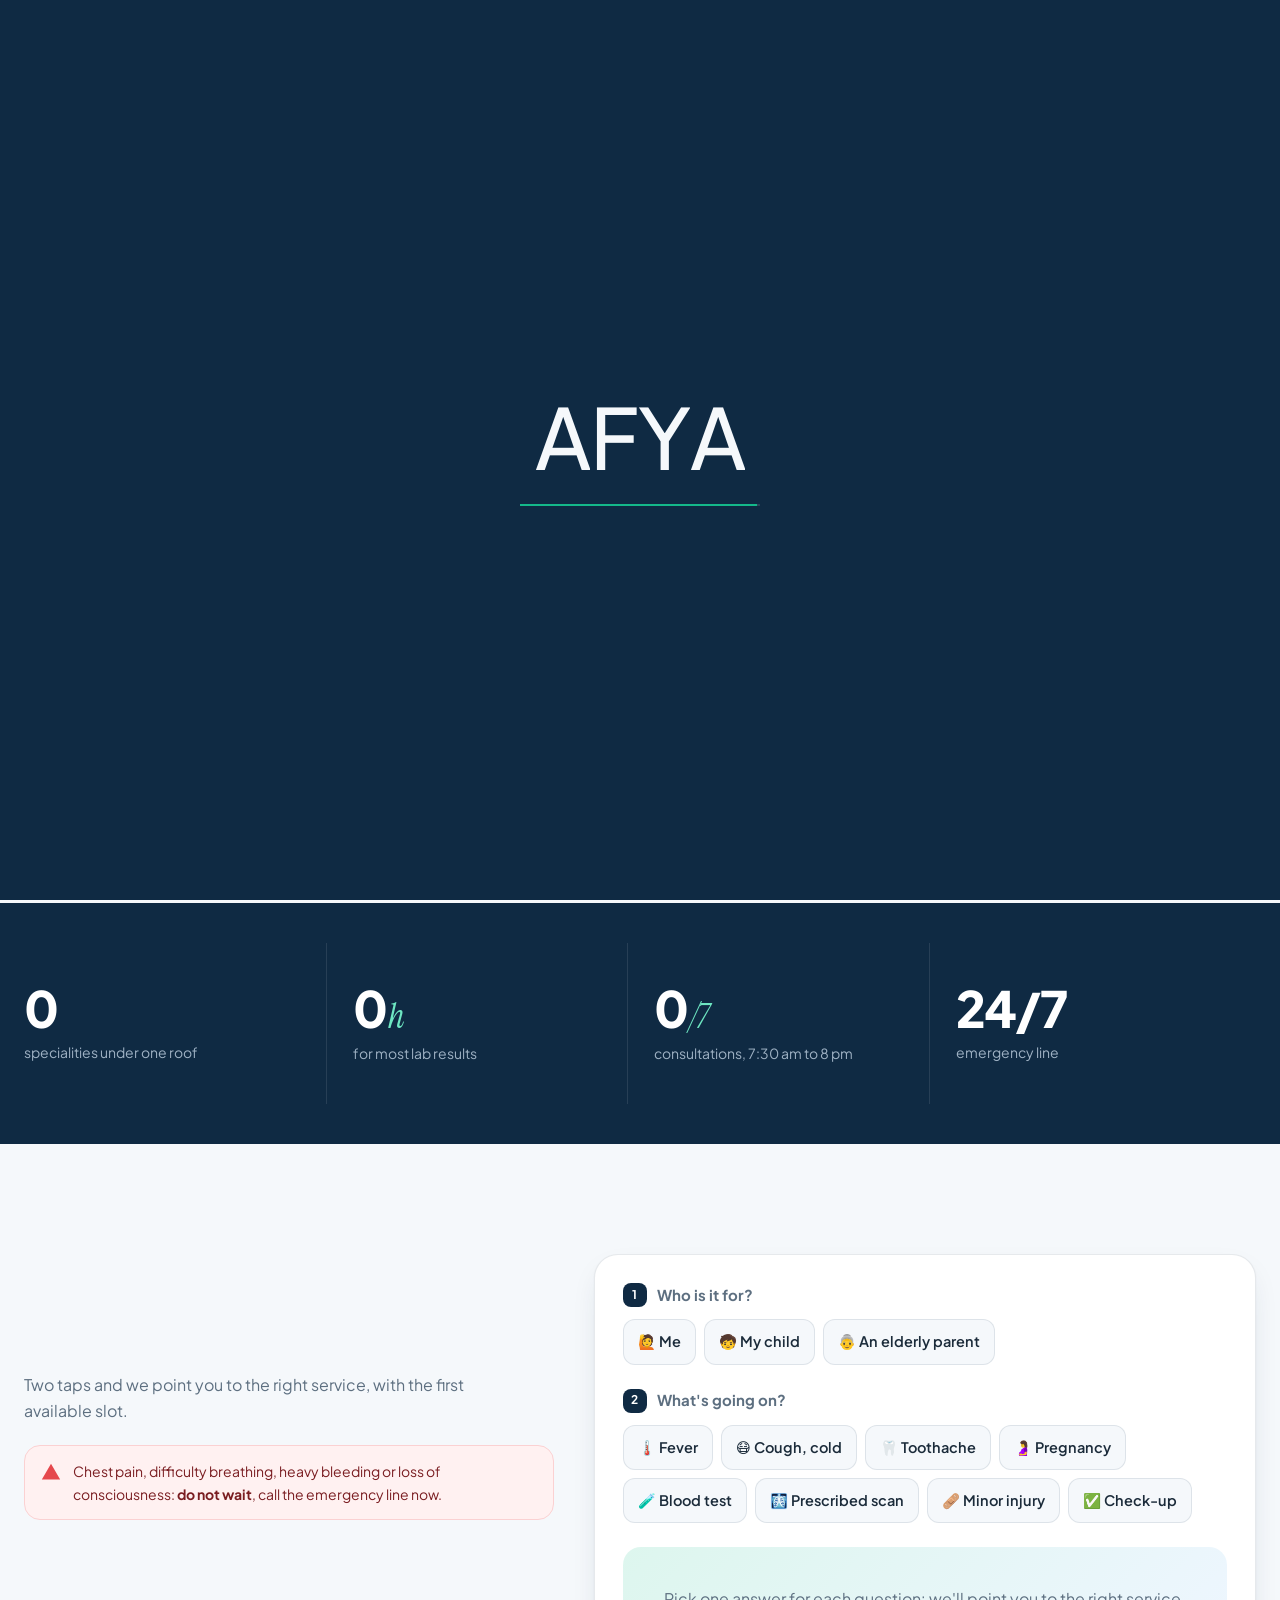
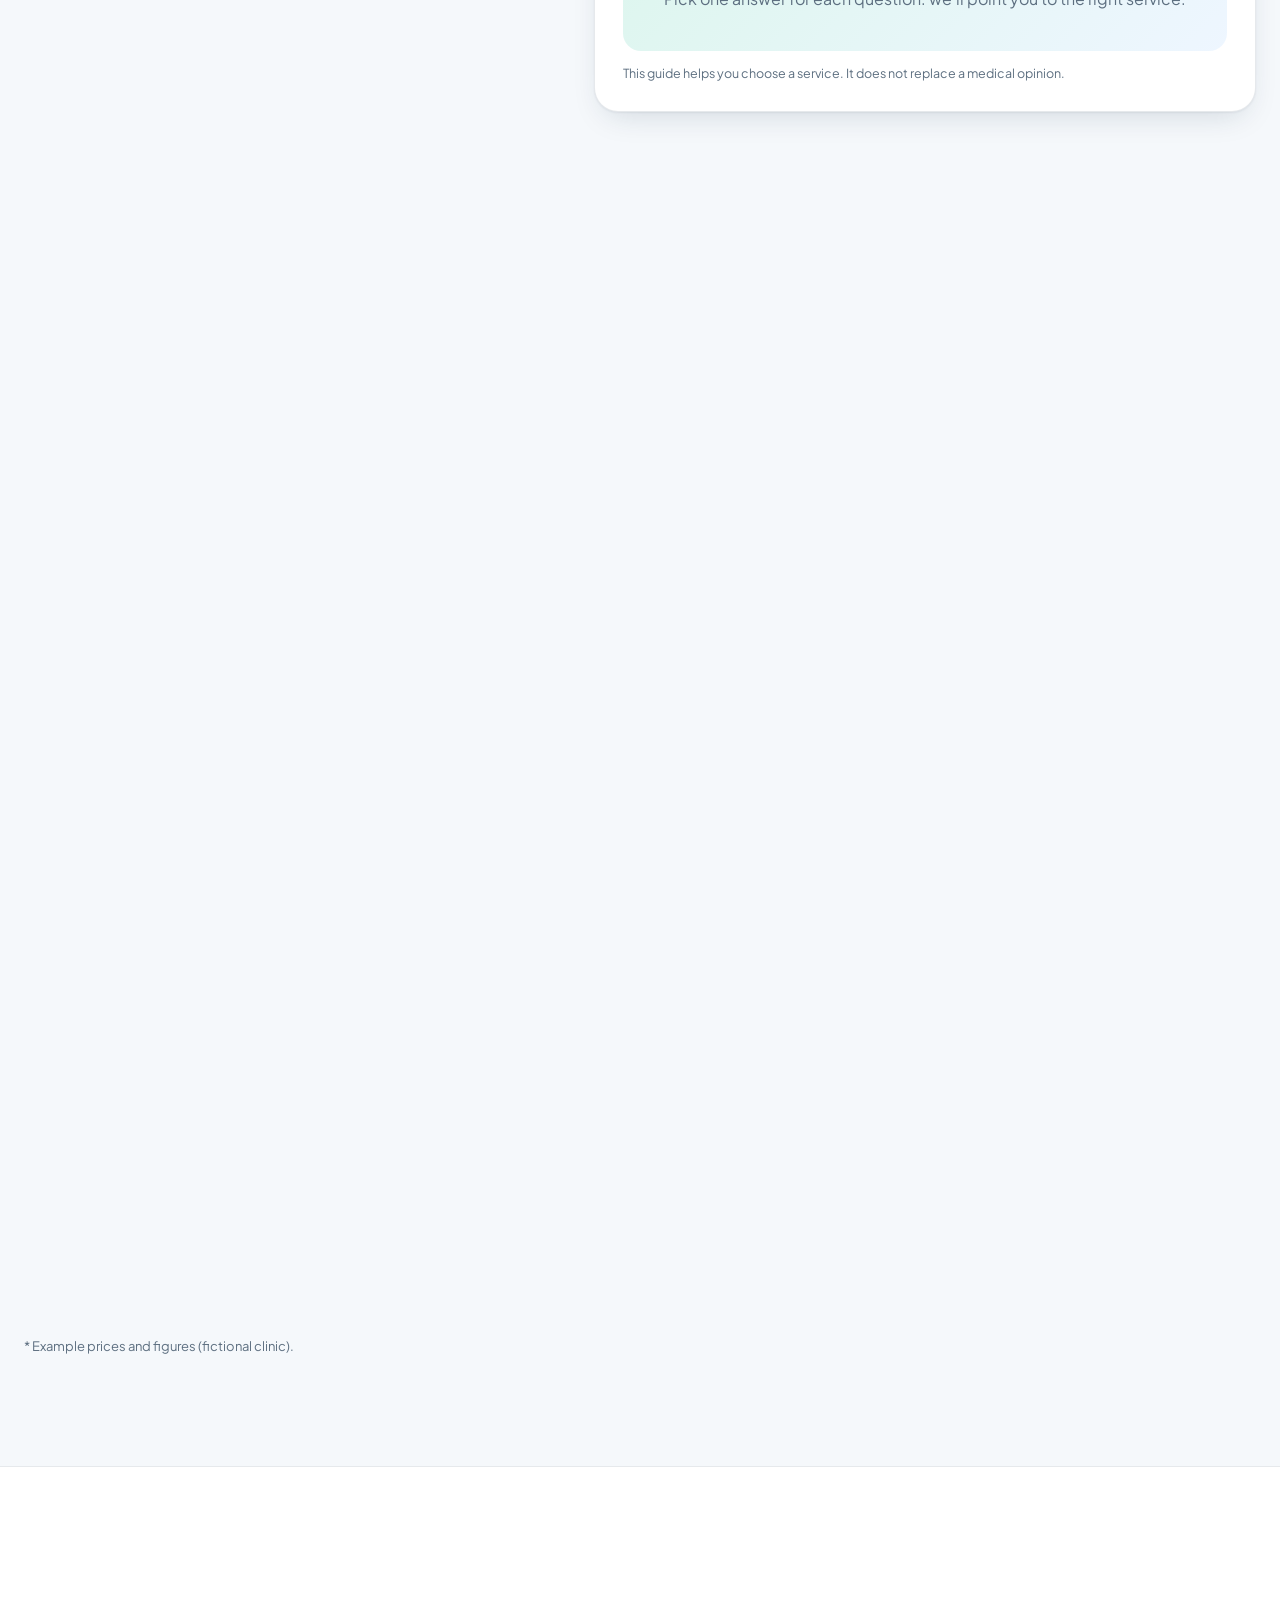
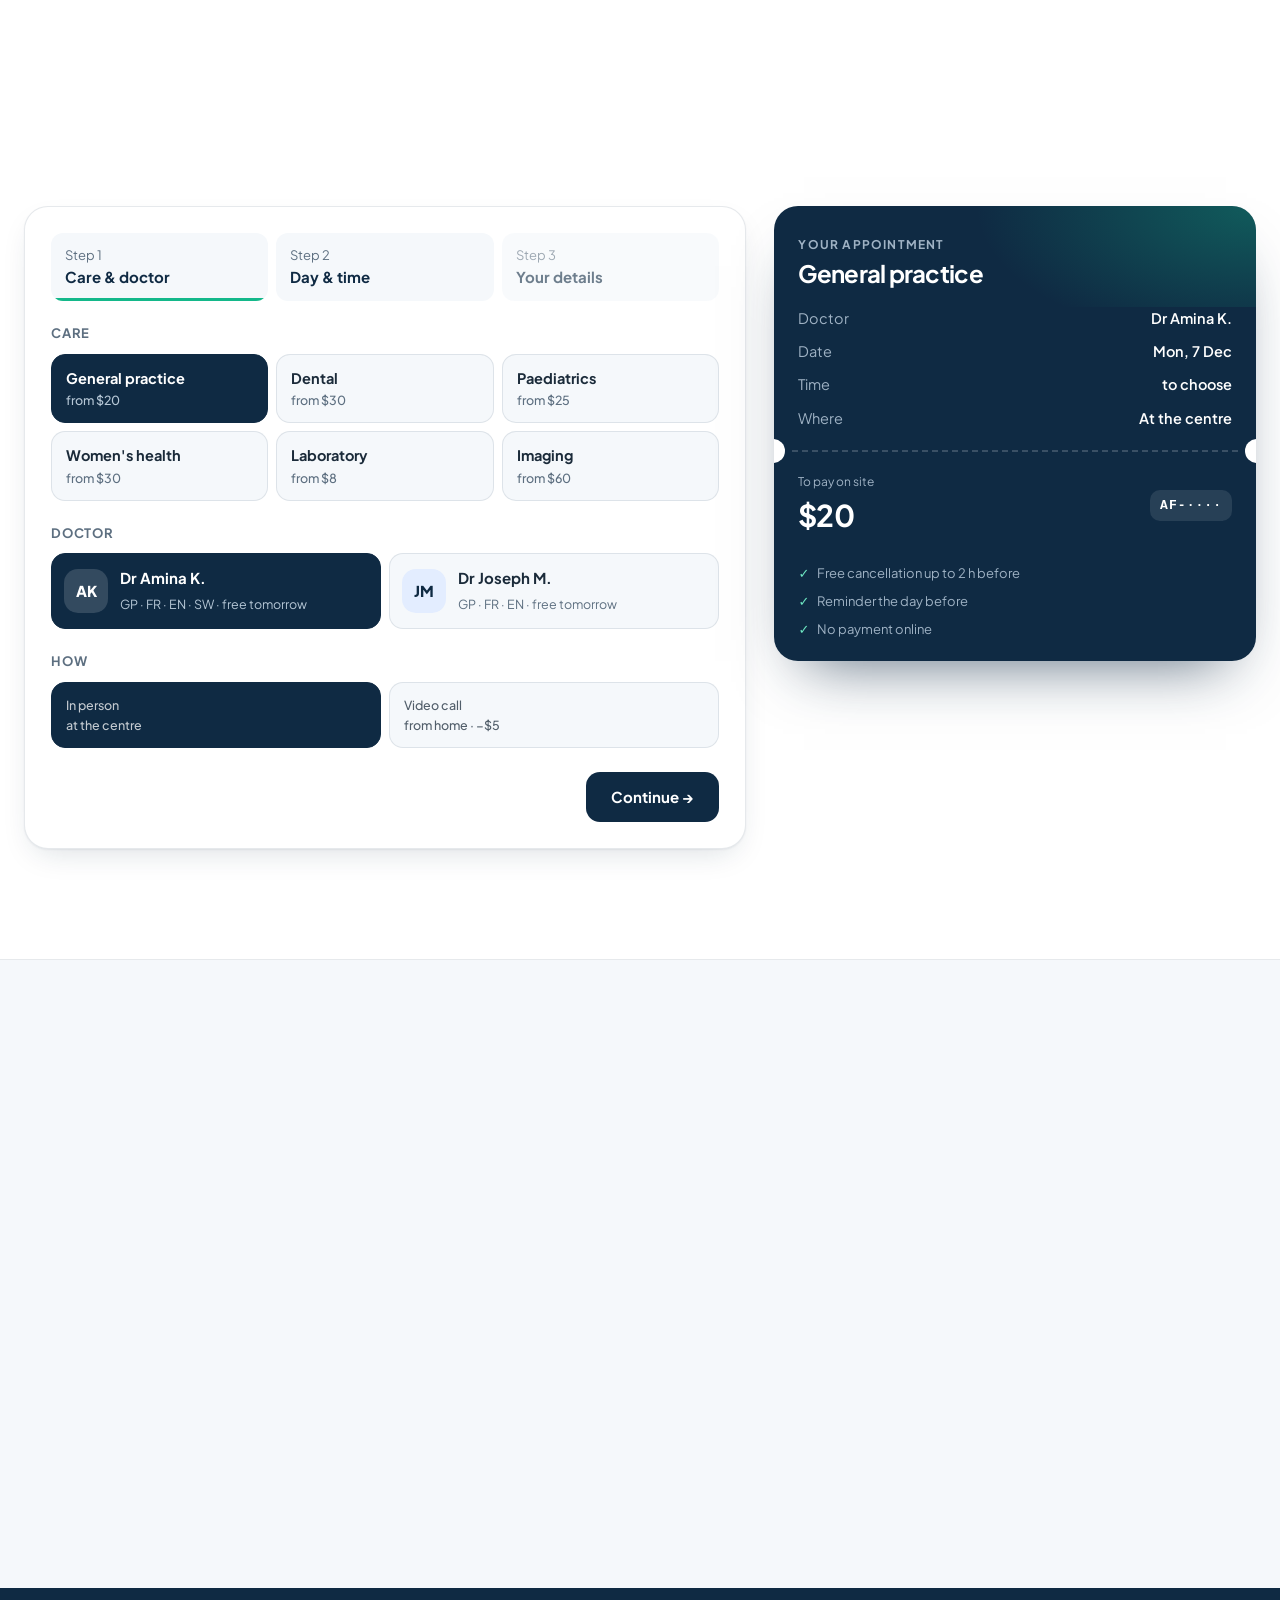
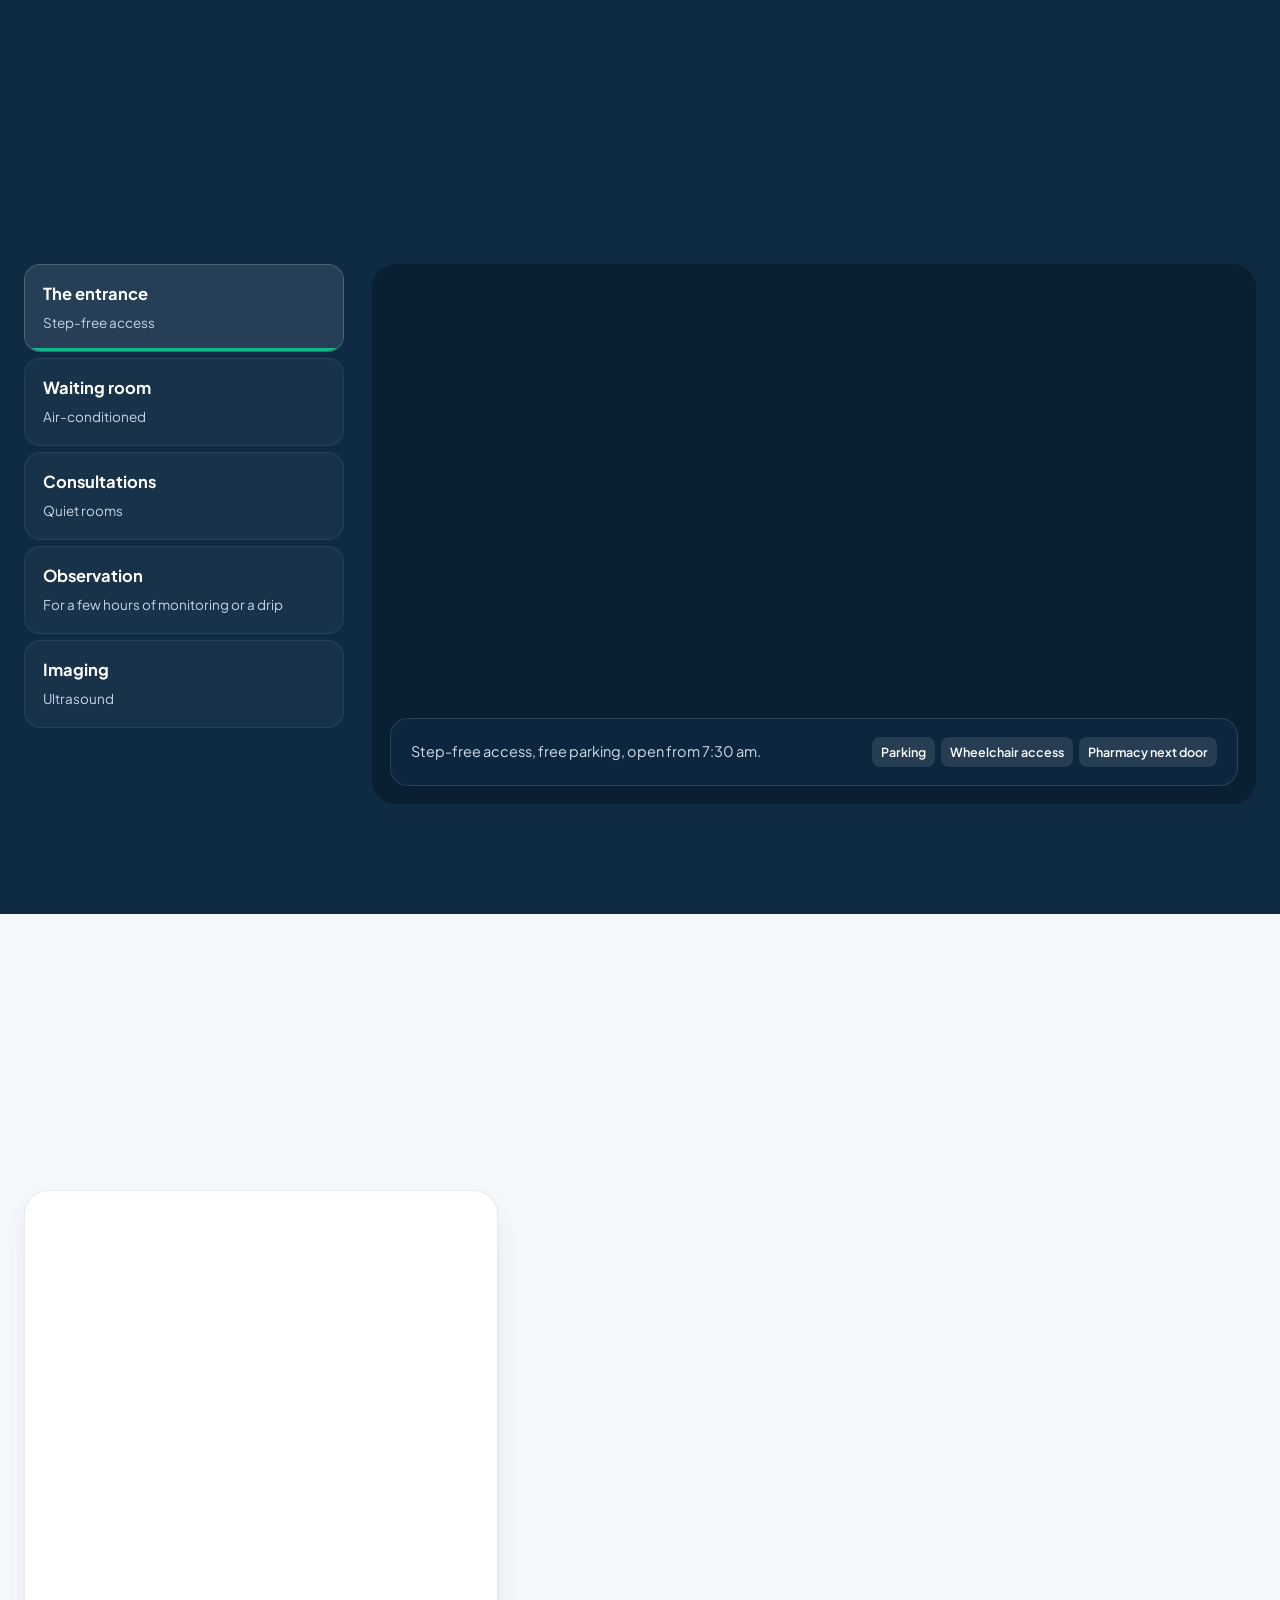
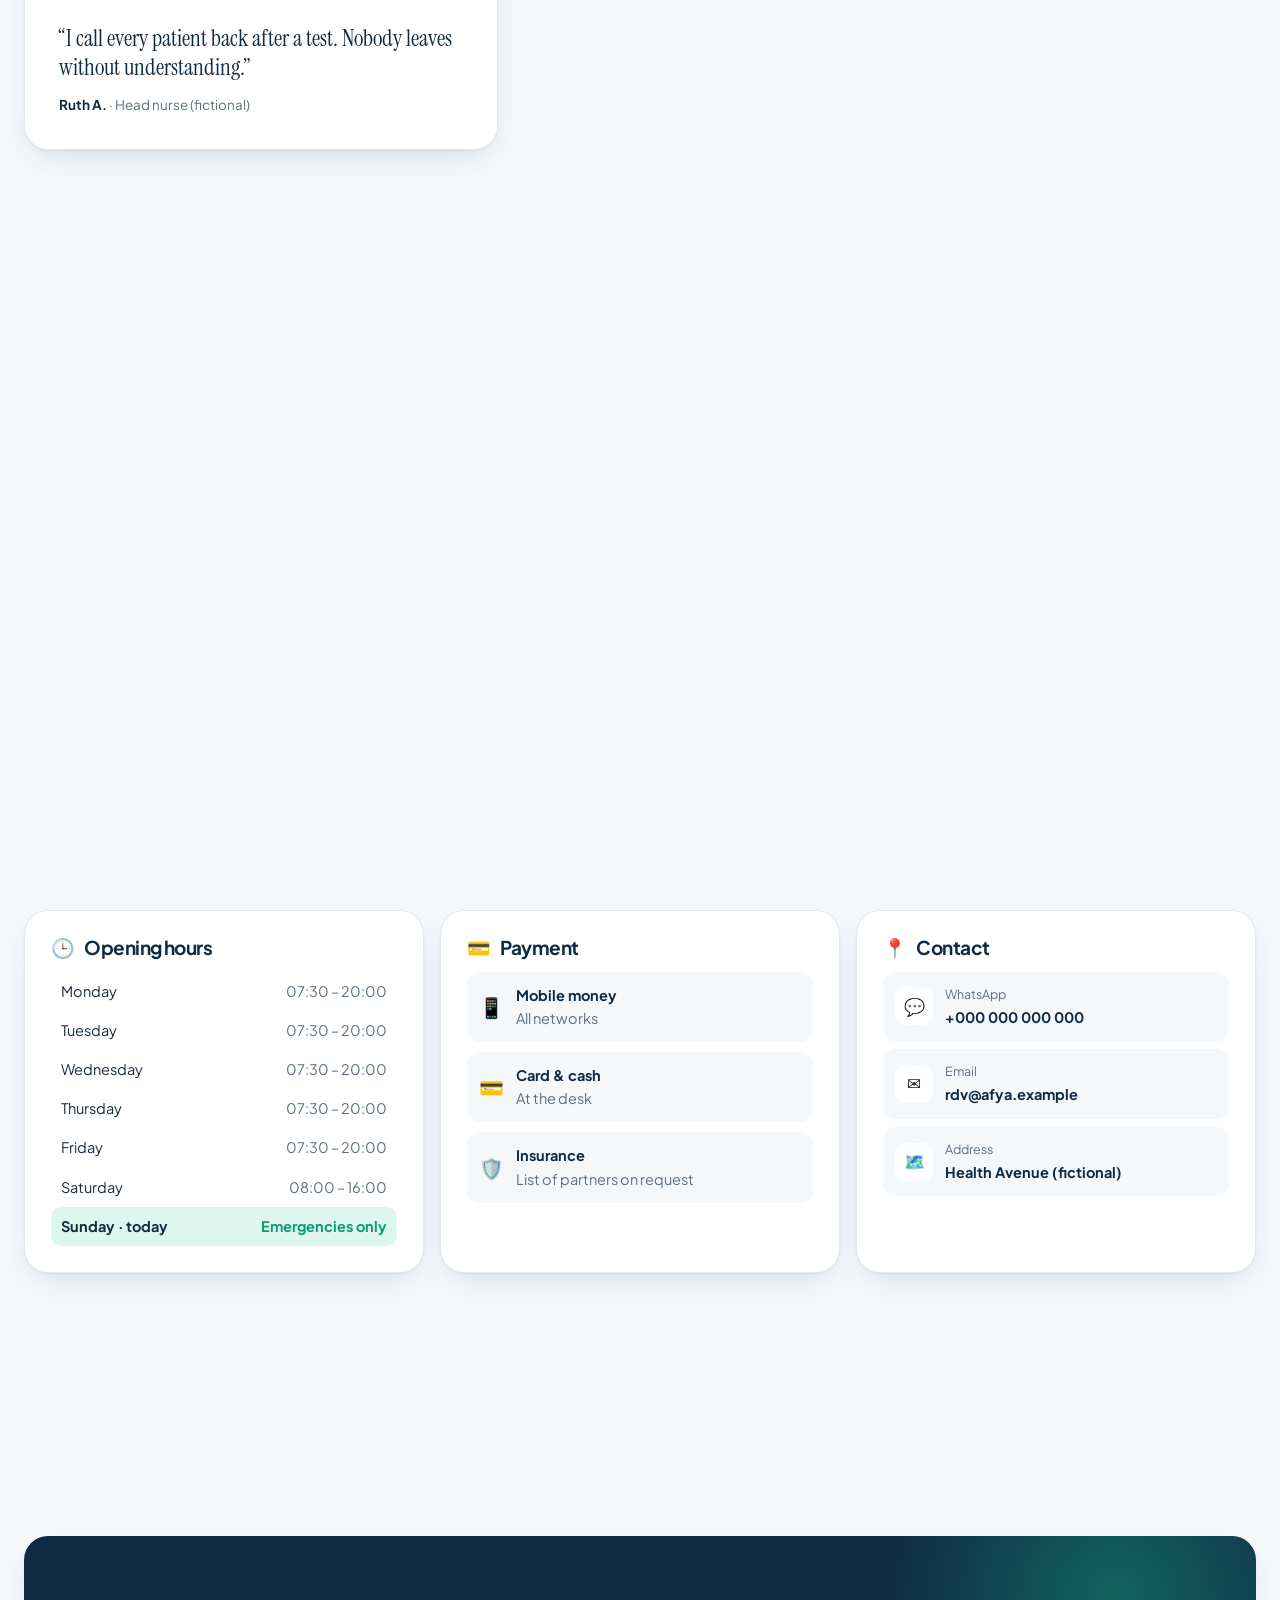
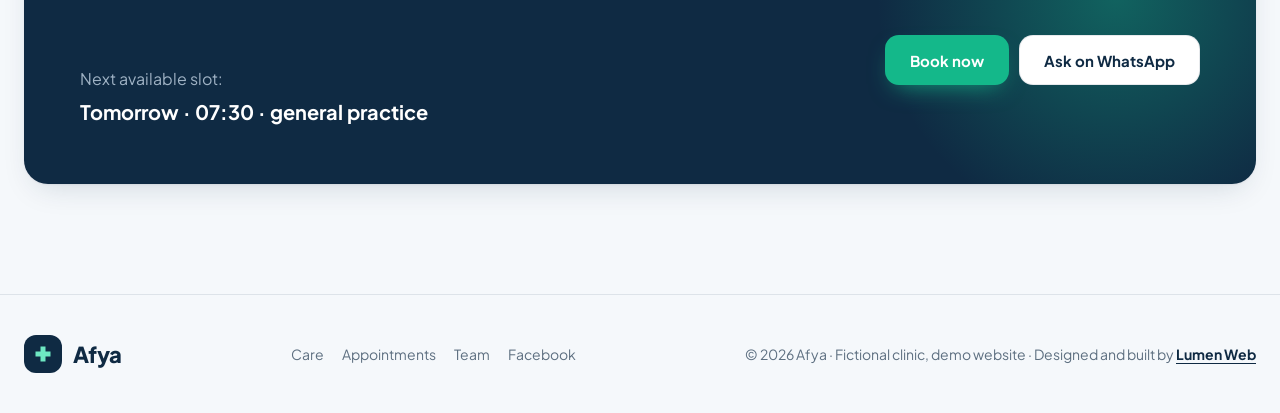
==== commit 4e8309a1: "Nouvelle démo clinique AFYA (« clinique lumineuse ») : statut ouvert/fermé en direct, orienteur « qu" ====
--- a/demos/clinique/index.html
+++ b/demos/clinique/index.html
@@ -1,219 +1,3 @@
-<!doctype html>
-<html lang="fr"><head><meta charset="utf-8"><meta name="viewport" content="width=device-width, initial-scale=1, viewport-fit=cover">
-<title>Clinique Espoir+ · Centre médical à Kinshasa (démonstration Lumen Web)</title>
-<meta name="description" content="Démonstration Lumen Web : site complet pour une clinique (entreprise fictive).">
-<meta name="robots" content="noindex">
-<link rel="icon" href="../../favicon.png">
-<link rel="preconnect" href="https://fonts.googleapis.com"><link rel="preconnect" href="https://fonts.gstatic.com" crossorigin>
-<link href="https://fonts.googleapis.com/css2?family=Plus+Jakarta+Sans:wght@400;500;600;700;800&display=swap" rel="stylesheet">
-<style>img{height:auto}
-  :root{--bleu:#1E6FE0;--bleu-f:#0F4FB0;--bleu-c:#EAF2FF;--encre:#0E1F3A;--doux:#5A6B85;--fond:#F6F8FC;--rouge:#E5484D;--vert:#1E6FE0;--filet:#E1E7F1;--r:20px}
-  *{margin:0;padding:0;box-sizing:border-box}html{scroll-behavior:smooth}
-  body{font-family:'Plus Jakarta Sans',system-ui,sans-serif;background:var(--fond);color:var(--encre);-webkit-font-smoothing:antialiased;line-height:1.6}
-  a{color:inherit;text-decoration:none}img{display:block;max-width:100%}button,input,select,textarea{font-family:inherit}
-  .bloc{width:min(1200px,100% - 40px);margin-inline:auto}
-  .bandeau{background:#0B0F1A;color:#F5F1E8;font:600 13px Inter,sans-serif;text-align:center;padding:8px 14px}.bandeau a{color:#FFB547;font-weight:800}
-  .urgence{background:var(--rouge);color:#fff;font-size:14px;font-weight:600}
-  .urgence .bloc{display:flex;justify-content:space-between;align-items:center;min-height:42px;gap:12px;flex-wrap:wrap}
-  .urgence a{text-decoration:underline;text-underline-offset:3px}
-  .lg{display:flex;background:rgba(255,255,255,.2);border-radius:8px;padding:2px}.lg button{border:0;background:none;color:#fff;font-weight:700;font-size:12px;padding:5px 9px;border-radius:6px;cursor:pointer}.lg button.on{background:#fff;color:var(--rouge)}
-  header{background:rgba(255,255,255,.92);backdrop-filter:blur(12px);border-bottom:1px solid var(--filet);position:sticky;top:0;z-index:20;transition:box-shadow .3s}
-  header.defile{box-shadow:0 8px 30px -18px rgba(14,31,58,.35)}
-  header .bloc{display:flex;align-items:center;justify-content:space-between;height:72px;gap:20px}
-  .logo{display:flex;align-items:center;gap:10px;font-weight:800;font-size:20px;letter-spacing:-.02em}
-  .croix{width:36px;height:36px;border-radius:11px;background:linear-gradient(135deg,var(--bleu),#4C95FF);position:relative;box-shadow:0 8px 18px -8px var(--bleu)}
-  .croix::before,.croix::after{content:"";position:absolute;background:#fff;border-radius:2px}.croix::before{left:15px;top:8px;width:6px;height:20px}.croix::after{left:8px;top:15px;width:20px;height:6px}
-  header nav{display:flex;gap:28px;font-weight:600;color:var(--doux);font-size:15px}header nav a:hover{color:var(--bleu)}
-  .btn{display:inline-flex;align-items:center;justify-content:center;gap:9px;border:0;border-radius:12px;background:var(--bleu);color:#fff;font-weight:700;font-size:15px;padding:14px 22px;cursor:pointer;transition:background .2s,transform .2s}
-  .btn:hover{background:var(--bleu-f);transform:translateY(-1px)}.btn.blanc{background:#fff;color:var(--encre);border:1px solid var(--filet)}.btn.blanc:hover{background:var(--fond)}
-  .btn svg{width:18px;height:18px;fill:currentColor}
-  .burger{display:none;width:44px;height:44px;border:1px solid var(--filet);border-radius:10px;background:#fff;font-size:18px;cursor:pointer}
-  /* Accroche */
-  .hero{padding:64px 0 90px;background:radial-gradient(60% 70% at 90% 0%,rgba(30,111,224,.10),transparent 60%)}
-  .hero .bloc{display:grid;grid-template-columns:1.05fr .95fr;gap:56px;align-items:center}
-  .puce{display:inline-flex;gap:8px;align-items:center;background:#fff;border:1px solid var(--filet);color:var(--encre);font-weight:600;font-size:13px;padding:7px 13px;border-radius:999px}
-  .puce::before{content:"";width:8px;height:8px;border-radius:50%;background:var(--vert);box-shadow:0 0 0 4px rgba(30,111,224,.18)}
-  h1{font-weight:800;font-size:clamp(40px,5.4vw,66px);line-height:1.04;letter-spacing:-.035em;margin:18px 0}h1 span{color:var(--bleu)}
-  .hero p{color:var(--doux);font-size:18px;max-width:48ch}
-  .hero .actions{display:flex;gap:12px;margin-top:30px;flex-wrap:wrap}
-  .confiance{display:flex;gap:28px;margin-top:38px;flex-wrap:wrap}
-  .confiance div{display:flex;align-items:center;gap:10px;font-size:14px;color:var(--doux)}.confiance b{font-size:22px;color:var(--encre)}
-  .visuel{position:relative}
-  .visuel img{width:100%;aspect-ratio:5/4.6;object-fit:cover;border-radius:28px;box-shadow:0 40px 80px -40px rgba(14,31,58,.45)}
-  .flottant{position:absolute;background:#fff;border-radius:16px;padding:14px 16px;box-shadow:0 20px 40px -18px rgba(14,31,58,.35);display:flex;gap:12px;align-items:center;font-size:14px}
-  .flottant i{font-style:normal;width:38px;height:38px;border-radius:10px;display:grid;place-items:center;background:var(--bleu-c)}
-  .flottant b{display:block;font-size:15px}.f1{left:-24px;bottom:34px}.f2{right:-18px;top:28px}
-  /* Rendez-vous rapide */
-  .rdv{background:#fff;border:1px solid var(--filet);border-radius:24px;padding:26px;margin-top:-40px;position:relative;z-index:2;display:grid;grid-template-columns:repeat(4,1fr) auto;gap:14px;align-items:end;box-shadow:0 30px 60px -36px rgba(14,31,58,.35)}
-  .rdv label{font-size:13px;font-weight:600;color:var(--doux)}
-  .rdv input,.rdv select{width:100%;margin-top:7px;border:1px solid var(--filet);border-radius:12px;padding:12px 13px;font-size:15px;color:var(--encre);background:var(--fond)}
-  .rdv input:focus,.rdv select:focus{outline:2px solid var(--bleu-c);border-color:var(--bleu)}
-  /* Sections */
-  section{padding:100px 0}
-  .tete{display:flex;justify-content:space-between;align-items:end;gap:24px;margin-bottom:46px;flex-wrap:wrap}
-  .sur{display:inline-block;font-size:13px;font-weight:700;color:var(--bleu);background:var(--bleu-c);padding:5px 12px;border-radius:999px;margin-bottom:14px}
-  h2{font-weight:800;font-size:clamp(30px,4vw,46px);letter-spacing:-.03em;line-height:1.1}
-  .tete p{color:var(--doux);max-width:44ch}
-  .services{display:grid;grid-template-columns:repeat(3,1fr);gap:18px}
-  .serv{background:#fff;border:1px solid var(--filet);border-radius:var(--r);overflow:hidden;transition:transform .3s,box-shadow .3s}
-  .serv:hover{transform:translateY(-4px);box-shadow:0 24px 50px -30px rgba(14,31,58,.4)}
-  .serv img{width:100%;aspect-ratio:16/10;object-fit:cover}
-  .serv .txt{padding:22px 24px 24px}.serv h3{font-size:19px;margin-bottom:6px}.serv p{color:var(--doux);font-size:15px}
-  .serv a{display:inline-flex;gap:6px;margin-top:12px;color:var(--bleu);font-weight:700;font-size:14px}
-  .mini{display:flex;gap:14px;align-items:flex-start;padding:24px}.mini i{font-style:normal;flex:none;width:46px;height:46px;border-radius:12px;display:grid;place-items:center;background:var(--bleu-c);font-size:22px}
-  /* Parcours en 3 étapes */
-  .parcours{background:var(--encre);color:#fff;border-radius:32px;padding:60px}
-  .parcours h2{color:#fff}.parcours .tete p{color:#A9B6CC}
-  .etapes{display:grid;grid-template-columns:repeat(3,1fr);gap:20px}
-  .etape{background:rgba(255,255,255,.05);border:1px solid rgba(255,255,255,.1);border-radius:var(--r);padding:28px}
-  .etape b{display:grid;place-items:center;width:42px;height:42px;border-radius:50%;background:var(--bleu);margin-bottom:16px}
-  .etape h3{font-size:18px;margin-bottom:6px}.etape p{color:#A9B6CC;font-size:15px}
-  /* Médecins */
-  .medecins{display:grid;grid-template-columns:repeat(4,1fr);gap:18px}
-  .doc{background:#fff;border:1px solid var(--filet);border-radius:var(--r);padding:26px;text-align:center}
-  .av{width:96px;height:96px;border-radius:50%;margin:0 auto 14px;display:grid;place-items:center;font-size:30px;font-weight:800;color:#fff;background:var(--c)}
-  .doc h3{font-size:17px}.doc p{color:var(--doux);font-size:14px}.doc small{display:inline-block;margin-top:10px;font-size:12px;font-weight:700;color:var(--vert);background:#E5F7F1;padding:4px 10px;border-radius:999px}
-  /* Avis */
-  .avis{display:grid;grid-template-columns:.8fr 1.2fr;gap:30px;align-items:stretch}
-  .note-globale{background:linear-gradient(135deg,var(--bleu),#4C95FF);color:#fff;border-radius:var(--r);padding:36px}
-  .note-globale b{font-size:64px;font-weight:800;line-height:1;display:block}.note-globale p{opacity:.9}
-  .avis-liste{display:grid;gap:14px}
-  .avis-liste div{background:#fff;border:1px solid var(--filet);border-radius:16px;padding:20px 22px}
-  .avis-liste q{display:block;font-weight:500}.avis-liste small{color:var(--doux);font-size:13px}
-  /* Horaires + contact */
-  .contact{display:grid;grid-template-columns:1fr 1fr;gap:24px}
-  .carte-c{background:#fff;border:1px solid var(--filet);border-radius:var(--r);padding:34px}
-  table{width:100%;border-collapse:collapse;margin-top:14px}td{padding:12px 0;border-bottom:1px solid var(--filet)}td:last-child{text-align:right;font-weight:700}
-  .ouvert{color:var(--vert);font-weight:700;font-size:14px}
-  .canaux{display:grid;gap:12px;margin-top:18px}
-  .canal{display:flex;align-items:center;gap:14px;border:1px solid var(--filet);border-radius:14px;padding:14px 16px;transition:border-color .2s}.canal:hover{border-color:var(--bleu)}
-  .canal i{font-style:normal;width:40px;height:40px;border-radius:10px;display:grid;place-items:center;flex:none}.canal i svg{width:20px;height:20px;fill:#fff}
-  .canal b{display:block;font-size:15px}.canal span{color:var(--doux);font-size:13px}
-  .plan{height:150px;border-radius:14px;margin-top:16px;position:relative;overflow:hidden;background:linear-gradient(90deg,#E4EBF5 1px,transparent 1px) 0 0/28px 28px,linear-gradient(#E4EBF5 1px,transparent 1px) 0 0/28px 28px,#F2F6FC}
-  .plan::before{content:"";position:absolute;left:-5%;top:55%;width:110%;height:12px;background:#D6E0EE;transform:rotate(-6deg)}
-  .plan span{position:absolute;left:46%;top:28%;font-size:30px}
-  .faq details{background:#fff;border:1px solid var(--filet);border-radius:14px;padding:18px 22px;margin-bottom:10px}
-  .faq summary{cursor:pointer;font-weight:700;list-style:none;display:flex;justify-content:space-between}.faq summary::-webkit-details-marker{display:none}.faq summary::after{content:"+";color:var(--bleu);font-size:22px;line-height:1}
-  .faq details[open] summary::after{content:"–"}.faq p{color:var(--doux);margin-top:10px}
-  footer{background:var(--encre);color:#A9B6CC;padding:64px 0 28px;font-size:14px;margin-top:40px}
-  .pied{display:grid;grid-template-columns:1.5fr 1fr 1fr 1fr;gap:36px;padding-bottom:40px;border-bottom:1px solid rgba(255,255,255,.1)}
-  .pied h4{color:#fff;font-size:14px;margin-bottom:14px}.pied a{display:block;margin-bottom:8px}.pied a:hover{color:#fff}.pied .logo{color:#fff;margin-bottom:12px}
-  .bas{display:flex;justify-content:space-between;flex-wrap:wrap;gap:10px;padding-top:22px}
-  .wa{position:fixed;right:18px;bottom:84px;width:56px;height:56px;border-radius:50%;background:#25D366;display:grid;place-items:center;z-index:25;box-shadow:0 12px 30px rgba(0,0,0,.25)}.wa svg{width:28px;fill:#fff}
-  .anim .rv{opacity:0;transform:translateY(14px);transition:opacity .45s ease,transform .45s ease}.anim .rv.vu{opacity:1;transform:none}
-  @media(max-width:1000px){
-    header nav{display:none;position:absolute;top:72px;left:0;right:0;flex-direction:column;gap:0;background:#fff;border-bottom:1px solid var(--filet)}
-    header nav.ouvert{display:flex}header nav a{padding:15px 20px;border-top:1px solid var(--filet)}.burger{display:block}header .btn{display:none}
-    .hero .bloc,.avis,.contact{grid-template-columns:1fr}.rdv{grid-template-columns:1fr 1fr}.rdv button{grid-column:1/-1}
-    .services,.etapes{grid-template-columns:1fr 1fr}.medecins{grid-template-columns:1fr 1fr}.pied{grid-template-columns:1fr 1fr}.f1{left:10px}.f2{right:10px}.parcours{padding:36px}
-  }
-  @media(max-width:600px){.services,.etapes,.rdv,.pied{grid-template-columns:1fr}section{padding:76px 0}.flottant{display:none}}
-  @media(prefers-reduced-motion:reduce){*{transition:none!important}}
-</style></head><body>
-<div class="bandeau"><span data-en="Demo website by Lumen Web · fictional business ·">Site de démonstration Lumen Web · entreprise fictive ·</span> <a href="../../?utm_campaign=demo-clinique#commander" data-en="I want the same →">Je veux le même →</a></div>
-<div class="urgence"><div class="bloc"><span><span data-en="🚑 Emergencies 24/7:">🚑 Urgences 24 h / 24 :</span> <a href="#" data-contact="phone">+243 000 000 000</a> <span data-en="(fictional)">(fictif)</span></span><div class="lg"><button data-l="fr">FR</button><button data-l="en">EN</button></div></div></div>
-<header><div class="bloc">
-  <a class="logo" href="#"><span class="croix"></span>Espoir+</a>
-  <nav aria-label="Menu"><a href="#services">Services</a><a href="#parcours" data-en="How it works">Votre visite</a><a href="#medecins" data-en="Doctors">Médecins</a><a href="#contact">Contact</a></nav>
-  <div style="display:flex;gap:10px;align-items:center"><a class="btn" href="#rdv" data-en="Book now">Prendre rendez-vous</a><button class="burger" aria-label="Menu" aria-expanded="false">☰</button></div>
-</div></header>
-
-<div class="hero"><div class="bloc">
-  <div class="rv">
-    <span class="puce" data-en="Open now · Kinshasa, Gombe">Ouvert maintenant · Kinshasa, Gombe</span>
-    <h1 data-en="See a doctor <span>today</span>, not next week.">Voir un médecin <span>aujourd'hui</span>, pas la semaine prochaine.</h1>
-    <p data-en="General medicine, paediatrics, maternity and laboratory under one roof. Book in 30 seconds, get your results by WhatsApp or email.">Médecine générale, pédiatrie, maternité et laboratoire sous le même toit. Rendez-vous en 30 secondes, résultats par WhatsApp ou par e-mail.</p>
-    <div class="actions"><a class="btn" href="#rdv" data-en="Book an appointment">Prendre rendez-vous</a><a class="btn blanc" href="#services" data-en="Our services">Nos services</a></div>
-    <div class="confiance"><div><b>24/7</b><span data-en="emergencies">urgences</span></div><div><b data-compte>12</b><span data-en="doctors">médecins</span></div><div><b data-compte>24 h</b><span data-en="lab results">résultats labo</span></div><div><b data-compte>4,8 ★</b><span data-en="patients">patients</span></div></div>
-  </div>
-  <div class="visuel rv">
-    <img fetchpriority="high" src="img/hero.webp" srcset="img/hero-720.webp 720w, img/hero.webp 1152w" sizes="100vw" width="1152" height="960" decoding="async" alt="">
-    <div class="flottant f1"><i>🗓️</i><div><b data-en="Next slot: today 2:30pm">Prochain créneau : 14 h 30</b><span data-en="General medicine">Médecine générale</span></div></div>
-    <div class="flottant f2"><i>🧪</i><div><b data-en="Results sent">Résultats envoyés</b><span data-en="by WhatsApp & email">par WhatsApp & e-mail</span></div></div>
-  </div>
-</div></div>
-
-<div class="bloc"><form class="rdv rv" id="rdv" data-demo-form>
-  <label><span data-en="Full name">Nom complet</span><input required></label>
-  <label><span data-en="Service">Service</span><select><option data-en="General medicine">Médecine générale</option><option data-en="Paediatrics">Pédiatrie</option><option data-en="Maternity">Maternité</option><option data-en="Laboratory">Laboratoire</option><option data-en="Dentistry">Dentaire</option></select></label>
-  <label><span data-en="Date">Date</span><input type="date" required></label>
-  <label><span data-en="Confirm by">Confirmation par</span><select><option>WhatsApp</option><option>E-mail</option><option>SMS</option></select></label>
-  <button class="btn" type="submit" data-en="Book">Réserver</button>
-</form></div>
-
-<section id="services"><div class="bloc">
-  <div class="tete rv"><div><span class="sur">Services</span><h2 data-en="Care for the whole family">Des soins pour toute la famille</h2></div><p data-en="Modern equipment, experienced doctors, and clear prices displayed at reception.">Équipements modernes, médecins expérimentés et tarifs affichés clairement à l'accueil.</p></div>
-  <div class="services">
-    <article class="serv rv"><img src="img/consult.webp" srcset="img/consult-720.webp 720w, img/consult.webp 1152w" sizes="(max-width:760px) 100vw, 60vw" width="1152" height="864" decoding="async" alt="" loading="lazy"><div class="txt"><h3 data-en="General medicine">Médecine générale</h3><p data-en="Consultations, check-ups, chronic disease follow-up.">Consultations, bilans de santé, suivi des maladies chroniques.</p><a href="#rdv" data-en="Book →">Prendre RDV →</a></div></article>
-    <article class="serv rv"><img src="img/pediatrie.webp" srcset="img/pediatrie-720.webp 720w, img/pediatrie.webp 1152w" sizes="(max-width:760px) 100vw, 60vw" width="1152" height="864" decoding="async" alt="" loading="lazy"><div class="txt"><h3 data-en="Paediatrics">Pédiatrie</h3><p data-en="Child care, vaccinations, growth monitoring.">Soins des enfants, vaccinations, suivi de croissance.</p><a href="#rdv" data-en="Book →">Prendre RDV →</a></div></article>
-    <article class="serv rv"><img src="img/labo.webp" srcset="img/labo-720.webp 720w, img/labo.webp 1152w" sizes="(max-width:760px) 100vw, 60vw" width="1152" height="864" decoding="async" alt="" loading="lazy"><div class="txt"><h3 data-en="Laboratory">Laboratoire</h3><p data-en="Blood tests and analyses, results within 24 hours.">Prises de sang et analyses, résultats en 24 heures.</p><a href="#rdv" data-en="Book →">Prendre RDV →</a></div></article>
-    <article class="serv mini rv"><i>🤰</i><div><h3 data-en="Maternity">Maternité</h3><p data-en="Pregnancy follow-up, ultrasound, births.">Suivi de grossesse, échographies, accouchements.</p></div></article>
-    <article class="serv mini rv"><i>🦷</i><div><h3 data-en="Dentistry">Dentaire</h3><p data-en="Care, cleaning and emergencies.">Soins, détartrage et urgences.</p></div></article>
-    <article class="serv mini rv"><i>🚑</i><div><h3 data-en="Emergencies">Urgences</h3><p data-en="A doctor on duty 24/7.">Un médecin de garde 24 h / 24.</p></div></article>
-  </div>
-</div></section>
-
-<div class="bloc" id="parcours"><div class="parcours rv">
-  <div class="tete"><div><span class="sur" style="background:rgba(255,255,255,.1);color:#9FC3FF" data-en="Your visit">Votre visite</span><h2 data-en="Simple, from booking to results">Simple, du rendez-vous aux résultats</h2></div><p data-en="No more waiting rooms all morning.">Fini les salles d'attente toute la matinée.</p></div>
-  <div class="etapes">
-    <div class="etape"><b>1</b><h3 data-en="Book online">Réservez en ligne</h3><p data-en="Choose a service and a time in 30 seconds.">Choisissez un service et un horaire en 30 secondes.</p></div>
-    <div class="etape"><b>2</b><h3 data-en="Get confirmed">Recevez la confirmation</h3><p data-en="By WhatsApp, email or SMS, as you prefer.">Par WhatsApp, e-mail ou SMS, au choix.</p></div>
-    <div class="etape"><b>3</b><h3 data-en="Results at home">Résultats chez vous</h3><p data-en="Your results are sent securely, no need to come back.">Vos résultats vous sont envoyés, sans revenir.</p></div>
-  </div>
-</div></div>
-
-<section id="medecins"><div class="bloc">
-  <div class="tete rv"><div><span class="sur" data-en="Team">Équipe</span><h2 data-en="Doctors who take the time">Des médecins qui prennent le temps</h2></div><p data-en="Fictional team (demo).">Équipe fictive (démonstration).</p></div>
-  <div class="medecins">
-    <div class="doc rv"><div class="av" style="--c:linear-gradient(135deg,#1E6FE0,#5BA0FF)">AM</div><h3>Dr A. Mbuyi</h3><p data-en="General practitioner">Médecin généraliste</p><small data-en="Available today">Disponible aujourd'hui</small></div>
-    <div class="doc rv"><div class="av" style="--c:linear-gradient(135deg,#0E1F3A,#2A4A7F)">JI</div><h3>Dr J. Ilunga</h3><p data-en="Paediatrician">Pédiatre</p><small data-en="Available today">Disponible aujourd'hui</small></div>
-    <div class="doc rv"><div class="av" style="--c:linear-gradient(135deg,#0F4FB0,#4C95FF)">RT</div><h3>Dr R. Tshala</h3><p data-en="Gynaecologist">Gynécologue</p><small data-en="Tomorrow">Demain</small></div>
-    <div class="doc rv"><div class="av" style="--c:linear-gradient(135deg,#1B3A6B,#5B7FB8)">PK</div><h3>Dr P. Kasongo</h3><p data-en="Biologist">Biologiste</p><small data-en="Available today">Disponible aujourd'hui</small></div>
-  </div>
-</div></section>
-
-<section style="padding-top:0"><div class="bloc avis">
-  <div class="note-globale rv"><b data-compte>4,8</b><p data-en="Average rating from 540 patients (example figures).">Note moyenne de 540 patients (chiffres d'exemple).</p></div>
-  <div class="avis-liste">
-    <div class="rv"><q data-en="Booked at 8am, seen at 10am. Results the next day on WhatsApp. Impressive.">Réservé à 8 h, reçu à 10 h. Résultats le lendemain sur WhatsApp. Impressionnant.</q><small>★★★★★ · <span data-en="example review">avis d'exemple</span></small></div>
-    <div class="rv"><q data-en="The paediatrician was very patient with my son. Clean and calm clinic.">Le pédiatre a été très patient avec mon fils. Clinique propre et calme.</q><small>★★★★★ · <span data-en="example review">avis d'exemple</span></small></div>
-  </div>
-</div></section>
-
-<section id="contact" style="padding-top:0"><div class="bloc contact">
-  <div class="carte-c rv"><h2 style="font-size:30px" data-en="Opening hours">Horaires</h2><span class="ouvert" data-en="● Open now">● Ouvert maintenant</span>
-    <table><tr><td data-en="Monday – Friday">Lundi – vendredi</td><td>7 h – 20 h</td></tr><tr><td data-en="Saturday">Samedi</td><td>8 h – 16 h</td></tr><tr><td data-en="Sunday">Dimanche</td><td data-en="Emergencies only">Urgences seulement</td></tr><tr><td data-en="Emergencies">Urgences</td><td>24 h / 24</td></tr></table>
-    <div class="plan"><span>📍</span></div>
-    <p style="margin-top:12px;color:var(--doux)" data-en="Boulevard du 30 Juin, Gombe, Kinshasa (fictional)">Boulevard du 30 Juin, Gombe, Kinshasa (fictive)</p>
-  </div>
-  <div class="carte-c rv"><h2 style="font-size:30px" data-en="Contact us">Nous contacter</h2><p style="color:var(--doux)" data-en="Choose the channel that suits you.">Choisissez le moyen qui vous convient.</p>
-    <div class="canaux">
-      <a class="canal" href="#" data-contact="whatsapp"><i style="background:#25D366"><svg viewBox="0 0 24 24"><path d="M12 2a10 10 0 0 0-8.6 15.1L2 22l5-1.3A10 10 0 1 0 12 2Zm5.6 14.1c-.2.7-1.4 1.3-2 1.4-.5.1-1.2.1-1.9-.1a17 17 0 0 1-1.7-.6 13.6 13.6 0 0 1-5.2-4.6c-.4-.5-1.2-1.7-1.2-3.2s.8-2.3 1.1-2.6c.3-.3.6-.4.8-.4h.6c.2 0 .4 0 .6.5l.9 2.1c.1.2.1.4 0 .6l-.4.6-.4.5c-.1.1-.3.3-.1.6.2.3.8 1.3 1.7 2.1 1.1 1 2.1 1.3 2.4 1.5.3.1.5.1.7-.1l1-1.2c.2-.3.4-.2.7-.1l2 1c.3.1.5.2.6.3.1.2.1.8-.2 1.5Z"/></svg></i><div><b>WhatsApp</b><span data-en="Reply within 15 minutes">Réponse en 15 minutes</span></div></a>
-      <a class="canal" href="#" data-contact="email"><i style="background:var(--bleu)"><svg viewBox="0 0 24 24"><path d="M3 5h18a1 1 0 0 1 1 1v12a1 1 0 0 1-1 1H3a1 1 0 0 1-1-1V6a1 1 0 0 1 1-1Zm1 2.4V17h16V7.4l-8 5.3-8-5.3ZM5.2 7 12 11.5 18.8 7H5.2Z"/></svg></i><div><b>E-mail</b><span>contact@espoirplus.cd <span data-en="(fictional)">(fictif)</span></span></div></a>
-      <a class="canal" href="#" data-contact="phone"><i style="background:var(--rouge)"><svg viewBox="0 0 24 24"><path d="M6.6 10.8a15.1 15.1 0 0 0 6.6 6.6l2.2-2.2c.3-.3.7-.4 1-.2 1.1.4 2.3.6 3.6.6.6 0 1 .4 1 1V20c0 .6-.4 1-1 1A17 17 0 0 1 3 4c0-.6.4-1 1-1h3.5c.6 0 1 .4 1 1 0 1.3.2 2.5.6 3.6.1.3 0 .7-.2 1l-2.3 2.2Z"/></svg></i><div><b data-en="Phone">Téléphone</b><span data-en="Reception and emergencies">Accueil et urgences</span></div></a>
-      <a class="canal" href="#" data-contact="map"><i style="background:var(--encre)">📍</i><div><b data-en="Directions">Itinéraire</b><span>Google Maps</span></div></a>
-    </div>
-  </div>
-</div></section>
-
-<section style="padding-top:0"><div class="bloc faq">
-  <div class="tete rv"><div><span class="sur">FAQ</span><h2 data-en="Frequently asked questions">Questions fréquentes</h2></div></div>
-  <details class="rv"><summary data-en="Do you accept health insurance?">Acceptez-vous les assurances santé ?</summary><p data-en="Yes, the main insurers are accepted. Bring your card at reception.">Oui, les principales assurances sont acceptées. Présentez votre carte à l'accueil.</p></details>
-  <details class="rv"><summary data-en="How do I receive my results?">Comment recevoir mes résultats ?</summary><p data-en="By WhatsApp or email within 24 hours, or on paper at reception.">Par WhatsApp ou e-mail sous 24 heures, ou sur papier à l'accueil.</p></details>
-  <details class="rv"><summary data-en="Can I come without an appointment?">Puis-je venir sans rendez-vous ?</summary><p data-en="Yes, but booking online saves you the wait.">Oui, mais réserver en ligne vous évite d'attendre.</p></details>
-</div></section>
-
-<footer><div class="bloc">
-  <div class="pied">
-    <div><a class="logo" href="#"><span class="croix"></span>Espoir+</a><p data-en="Medical centre in Kinshasa: general medicine, paediatrics, maternity, laboratory.">Centre médical à Kinshasa : médecine générale, pédiatrie, maternité, laboratoire.</p></div>
-    <div><h4>Services</h4><a href="#services" data-en="General medicine">Médecine générale</a><a href="#services" data-en="Paediatrics">Pédiatrie</a><a href="#services" data-en="Laboratory">Laboratoire</a></div>
-    <div><h4>Contact</h4><a href="#" data-contact="whatsapp">WhatsApp</a><a href="#" data-contact="email">E-mail</a><a href="#" data-contact="phone" data-en="Emergencies">Urgences</a></div>
-    <div><h4 data-en="Follow us">Suivez-nous</h4><a href="#" data-contact="form">Facebook</a><a href="#" data-contact="form">Instagram</a><a href="#" data-contact="form">LinkedIn</a></div>
-  </div>
-  <div class="bas"><span>© 2026 Clinique Espoir+ · <span data-en="fictional business">entreprise fictive</span></span><span data-en="Website by Lumen Web · illustrative photos">Site créé par Lumen Web · photos d'illustration</span></div>
-</div></footer>
-<a class="wa" href="#" data-contact="whatsapp" aria-label="WhatsApp"><svg viewBox="0 0 24 24"><path d="M12 2a10 10 0 0 0-8.6 15.1L2 22l5-1.3A10 10 0 1 0 12 2Zm5.6 14.1c-.2.7-1.4 1.3-2 1.4-.5.1-1.2.1-1.9-.1a17 17 0 0 1-1.7-.6 13.6 13.6 0 0 1-5.2-4.6c-.4-.5-1.2-1.7-1.2-3.2s.8-2.3 1.1-2.6c.3-.3.6-.4.8-.4h.6c.2 0 .4 0 .6.5l.9 2.1c.1.2.1.4 0 .6l-.4.6-.4.5c-.1.1-.3.3-.1.6.2.3.8 1.3 1.7 2.1 1.1 1 2.1 1.3 2.4 1.5.3.1.5.1.7-.1l1-1.2c.2-.3.4-.2.7-.1l2 1c.3.1.5.2.6.3.1.2.1.8-.2 1.5Z"/></svg></a>
-<script src="../demo.js"></script>
-<script>window.ANIM={marque:"Espoir+",fond:"#0E1F3A",texte:"#FFFFFF",accent:"#1E6FE0",police:"'Plus Jakarta Sans',system-ui,sans-serif",signature:"clinique"};</script>
-<script src="../vendor/gsap.min.js"></script><script src="../vendor/ScrollTrigger.min.js"></script><script src="../vendor/lenis.min.js"></script><script src="../anim.js"></script>
-</body></html>
+<!doctype html><html lang="fr"><head><meta charset="utf-8"><meta name="robots" content="noindex"><title>Afya · démonstration Lumen Web</title>
+<meta http-equiv="refresh" content="0; url=../afya/"><link rel="canonical" href="../afya/"></head>
+<body><p>Cette démonstration a déménagé : <a href="../afya/">voir Afya</a>.</p></body></html>
